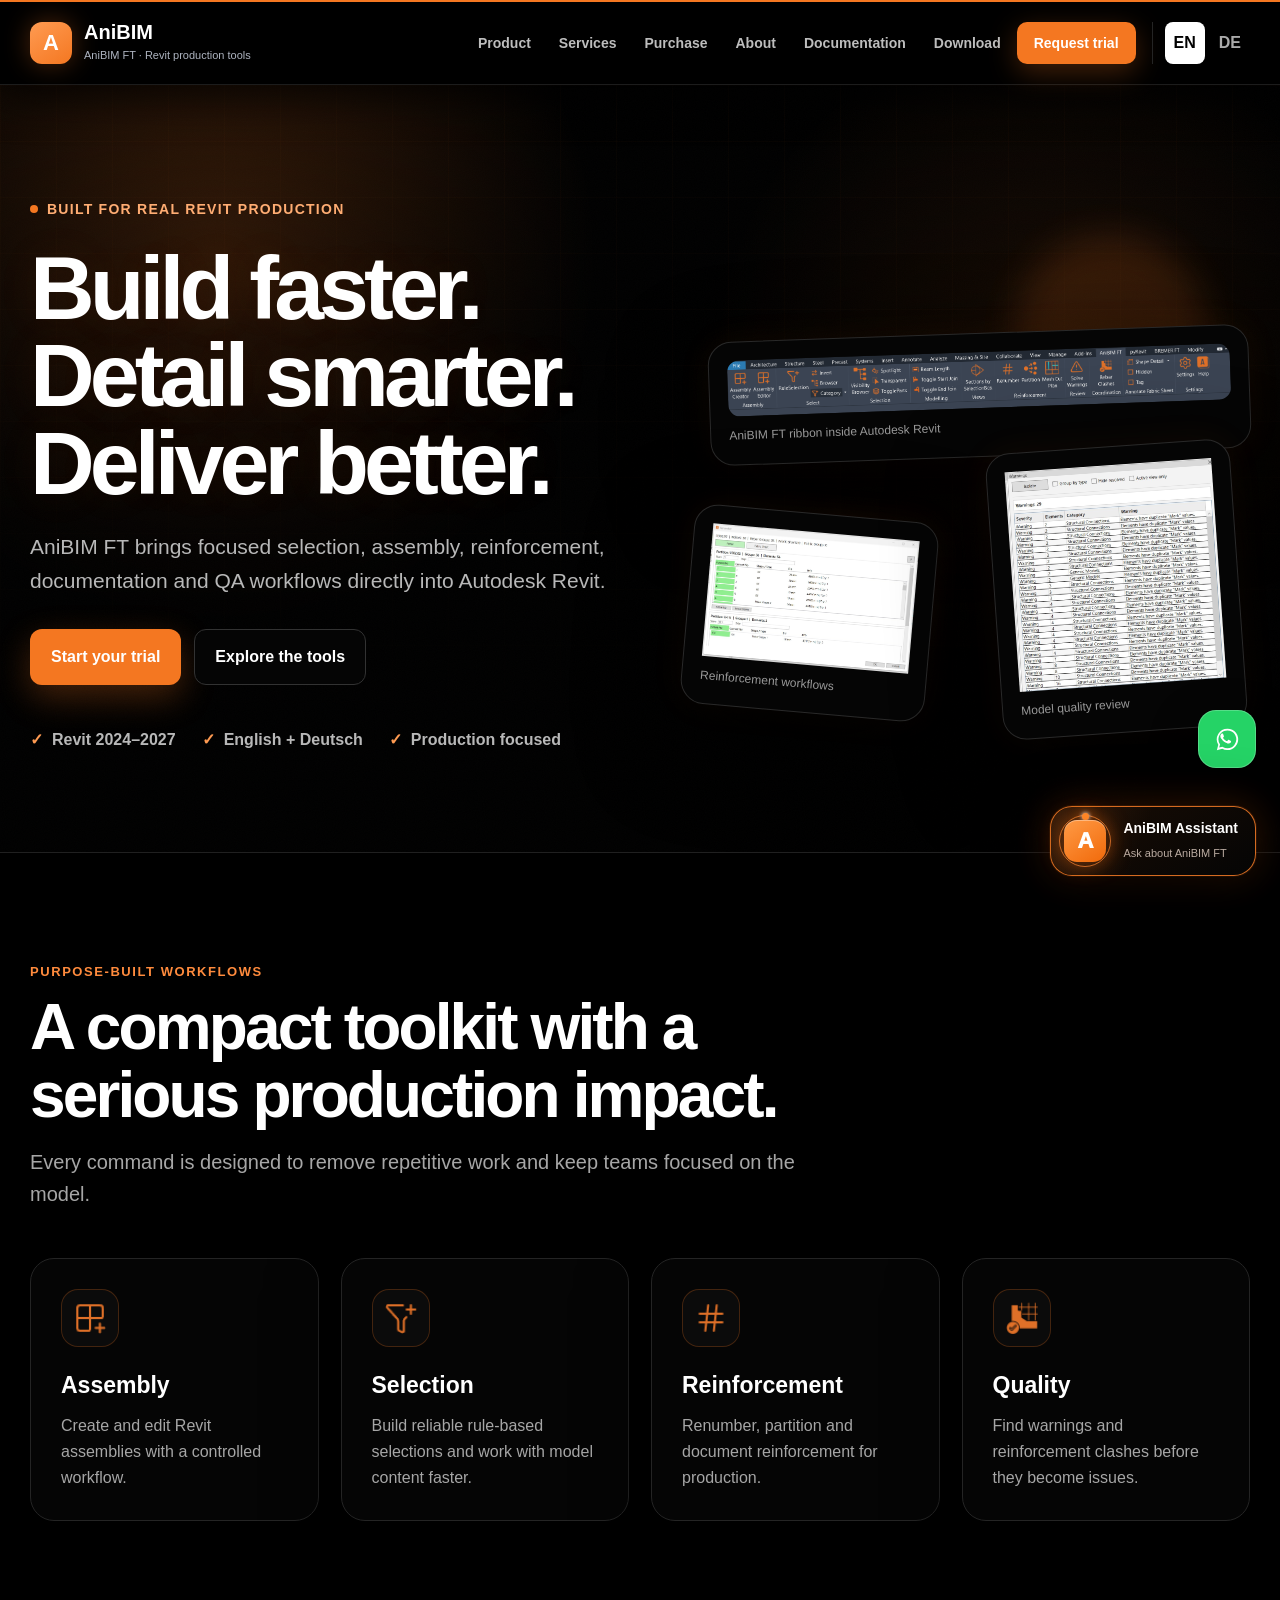
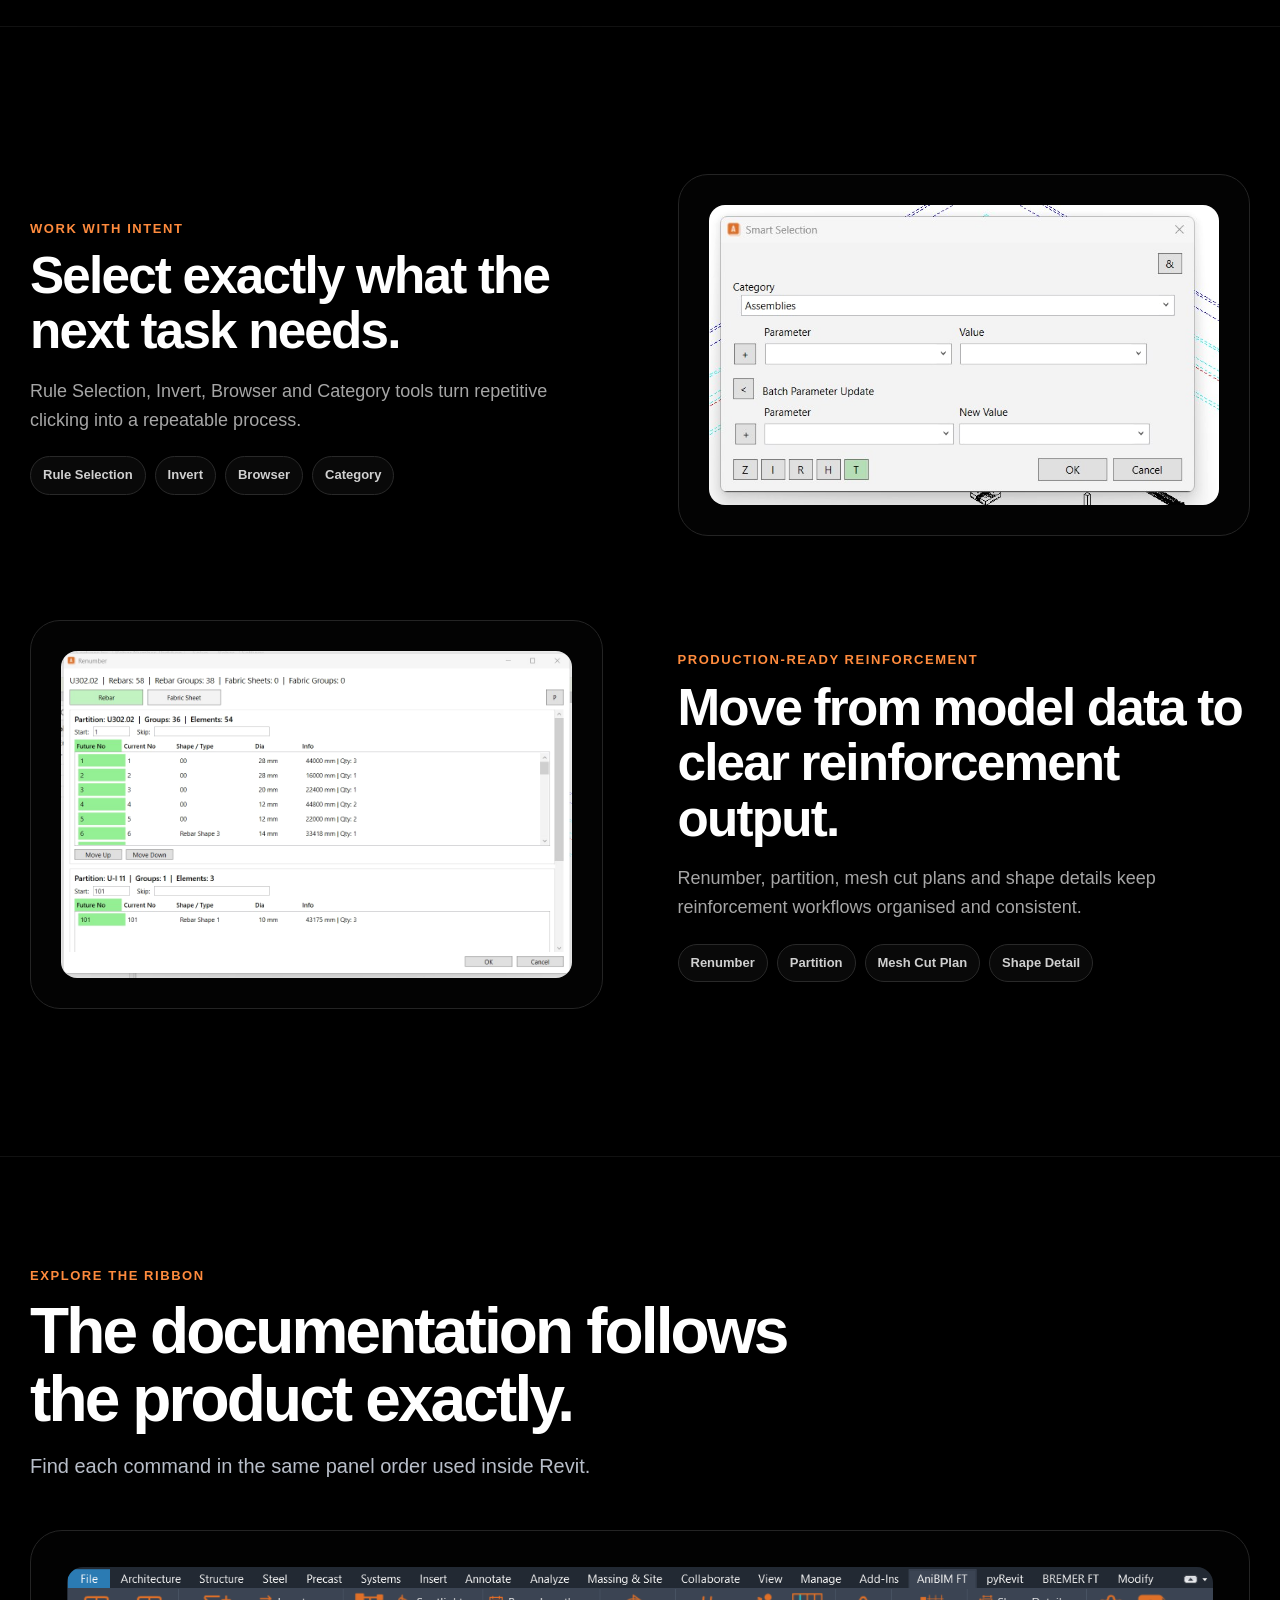
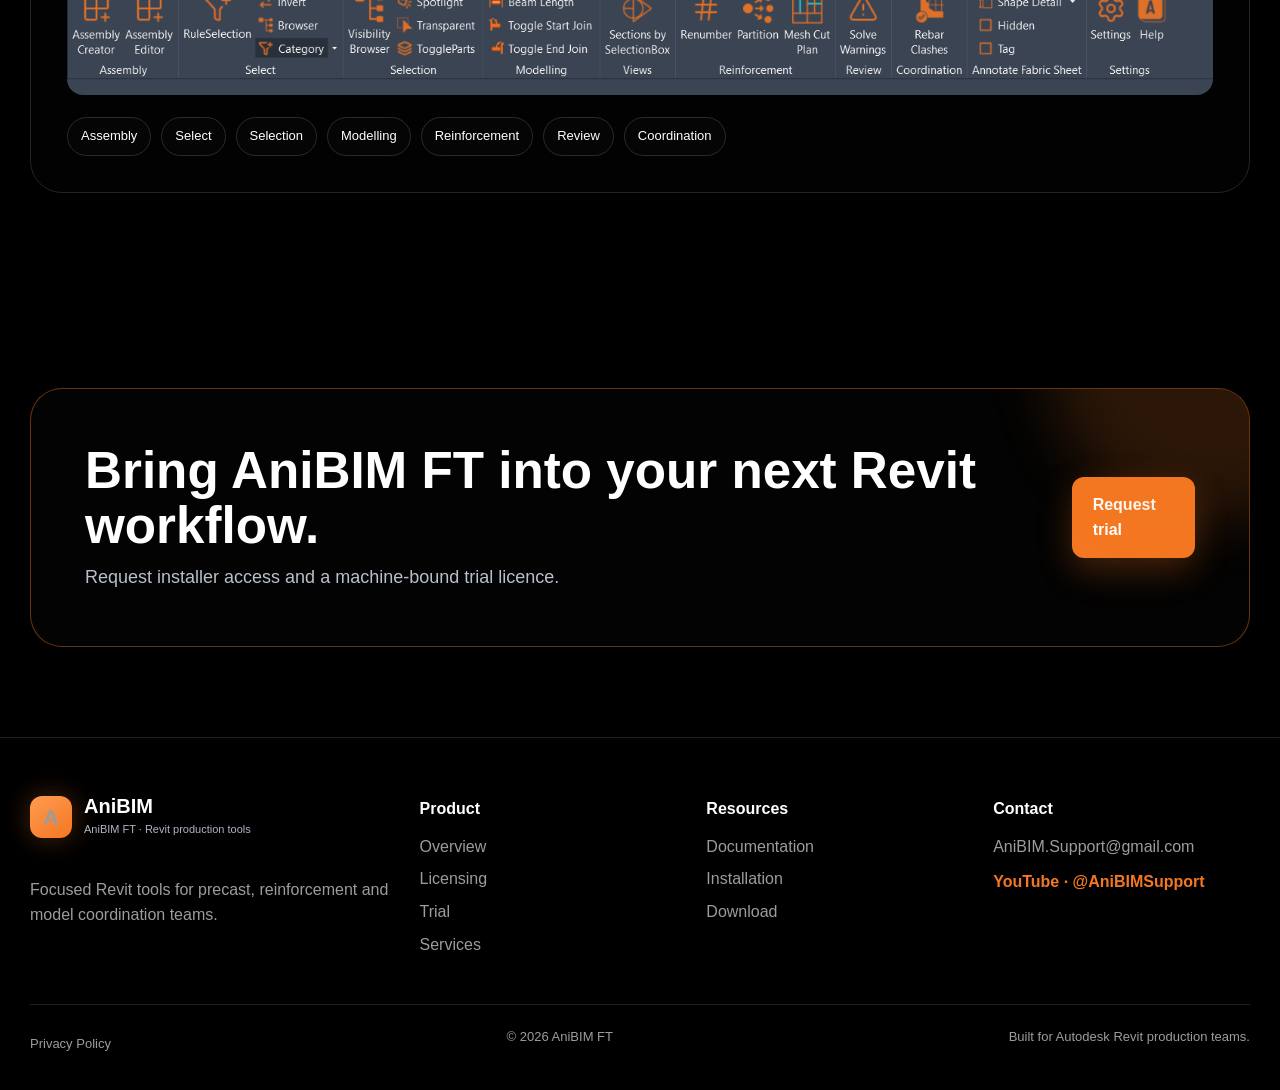
==== index.html @ ae04d5df "Add files via upload our services updated 1" ====
<!DOCTYPE html>

<html lang="en"><head><meta charset="utf-8"/><meta content="width=device-width,initial-scale=1" name="viewport"/><meta content="AniBIM FT — practical Revit tools for productive BIM teams." name="description"/><title>AniBIM FT</title><link href="assets/site.css?v=21" rel="stylesheet"/></head><body class="lang-en"><header class="site-header"><div class="shell navbar"><a class="brand" data-keep-lang="true" href="index.html"><span class="mark">A</span><span><strong>AniBIM</strong><small><span data-lang="en">AniBIM FT · Revit production tools</span><span data-lang="de">AniBIM FT · Revit-Produktionswerkzeuge</span></small></span></a><div class="nav-wrap"><nav class="nav-links"><a class="nav-link" data-keep-lang="true" href="product.html"><span data-lang="en">Product</span><span data-lang="de">Produkt</span></a><a class="nav-link" data-keep-lang="true" href="service.html"><span data-lang="en">Services</span><span data-lang="de">Services</span></a><a class="nav-link" data-keep-lang="true" href="pricing.html"><span data-lang="en">Purchase</span><span data-lang="de">Kaufen</span></a><a class="nav-link" data-keep-lang="true" href="about.html"><span data-lang="en">About</span><span data-lang="de">Über uns</span></a><a class="nav-link" data-keep-lang="true" href="docs.html"><span data-lang="en">Documentation</span><span data-lang="de">Dokumentation</span></a><a class="nav-link" data-keep-lang="true" href="download.html"><span data-lang="en">Download</span><span data-lang="de">Download</span></a><a class="nav-link cta" data-keep-lang="true" href="trial.html"><span data-lang="en">Request trial</span><span data-lang="de">Testversion</span></a></nav><div class="lang"><button aria-label="Switch to English" data-switch-lang="en" onclick="setLanguage('en')" type="button">EN</button><button aria-label="Zur deutschen Sprache wechseln" data-switch-lang="de" onclick="setLanguage('de')" type="button">DE</button></div></div></div></header><section class="hero"><div class="shell hero-inner"><div><span class="eyebrow"><span data-lang="en">Built for real Revit production</span><span data-lang="de">Für echte Revit-Produktion entwickelt</span></span><h1><span data-lang="en">Build faster.<br/>Detail smarter.<br/>Deliver better.</span><span data-lang="de">Schneller bauen.<br/>Intelligenter detaillieren.<br/>Besser liefern.</span></h1><p class="lead"><span data-lang="en">AniBIM FT brings focused selection, assembly, reinforcement, documentation and QA workflows directly into Autodesk Revit.</span><span data-lang="de">AniBIM FT bringt fokussierte Auswahl-, Baugruppen-, Bewehrungs-, Dokumentations- und QA-Workflows direkt in Autodesk Revit.</span></p><div class="hero-actions"><a class="btn primary" data-keep-lang="true" href="trial.html"><span data-lang="en">Start your trial</span><span data-lang="de">Testversion starten</span></a><a class="btn secondary" data-keep-lang="true" href="docs.html"><span data-lang="en">Explore the tools</span><span data-lang="de">Tools entdecken</span></a></div><div class="hero-proof"><span class="proof-item"><span class="proof-check" aria-hidden="true">✓</span><span>Revit 2024–2027</span></span><span class="proof-item"><span class="proof-check" aria-hidden="true">✓</span><span><span data-lang="en">English + Deutsch</span><span data-lang="de">Englisch + Deutsch</span></span></span><span class="proof-item"><span class="proof-check" aria-hidden="true">✓</span><span><span data-lang="en">Production focused</span><span data-lang="de">Produktionsorientiert</span></span></span></div></div><div class="hero-art"><div class="orb a"></div><div class="orb b"></div><div class="float-card ribbon"><img alt="AniBIM ribbon" data-lang-image="ribbon" src="assets/ribbon_en.png"/><div class="label"><span data-lang="en">AniBIM FT ribbon inside Autodesk Revit</span><span data-lang="de">AniBIM-FT-Menüband in Autodesk Revit</span></div></div><div class="float-card small one"><img alt="Rebar numbering" src="assets/renumber.jpg"/><div class="label"><span data-lang="en">Reinforcement workflows</span><span data-lang="de">Bewehrungsabläufe</span></div></div><div class="float-card small two"><img alt="Warning review" src="assets/warnings_panel.jpg"/><div class="label"><span data-lang="en">Model quality review</span><span data-lang="de">Modellqualitätsprüfung</span></div></div></div></div></section>
<section class="section"><div class="shell"><div class="section-head"><span class="kicker"><span data-lang="en">Purpose-built workflows</span><span data-lang="de">Gezielt entwickelte Arbeitsabläufe</span></span><h2><span data-lang="en">A compact toolkit with a serious production impact.</span><span data-lang="de">Ein kompaktes Toolkit mit großer Wirkung in der Produktion.</span></h2><p class="section-intro"><span data-lang="en">Every command is designed to remove repetitive work and keep teams focused on the model.</span><span data-lang="de">Jeder Befehl reduziert Wiederholungen und hält Teams im Modellfluss.</span></p></div><div class="grid four"><article class="feature-card"><div class="icon"><img src="assets/tool-icons/AssemblyEditor32.png"/></div><h3><span data-lang="en">Assembly</span><span data-lang="de">Baugruppen</span></h3><p><span data-lang="en">Create and edit Revit assemblies with a controlled workflow.</span><span data-lang="de">Revit-Baugruppen in einem kontrollierten Ablauf erstellen und bearbeiten.</span></p></article><article class="feature-card"><div class="icon"><img src="assets/tool-icons/SmartSelection32.png"/></div><h3><span data-lang="en">Selection</span><span data-lang="de">Auswahl</span></h3><p><span data-lang="en">Build reliable rule-based selections and work with model content faster.</span><span data-lang="de">Zuverlässige regelbasierte Auswahlen erstellen und schneller mit Modellinhalten arbeiten.</span></p></article><article class="feature-card"><div class="icon"><img src="assets/tool-icons/Renumber32.png"/></div><h3><span data-lang="en">Reinforcement</span><span data-lang="de">Bewehrung</span></h3><p><span data-lang="en">Renumber, partition and document reinforcement for production.</span><span data-lang="de">Bewehrung für die Produktion neu nummerieren, partitionieren und dokumentieren.</span></p></article><article class="feature-card"><div class="icon"><img src="assets/tool-icons/RebarClashes32.png"/></div><h3><span data-lang="en">Quality</span><span data-lang="de">Qualität</span></h3><p><span data-lang="en">Find warnings and reinforcement clashes before they become issues.</span><span data-lang="de">Warnungen und Bewehrungskollisionen erkennen, bevor sie zu Problemen werden.</span></p></article></div></div></section>
<section class="section alt"><div class="shell"><div class="workflow"><div class="workflow-copy"><span class="kicker"><span data-lang="en">Work with intent</span><span data-lang="de">Gezielt arbeiten</span></span><h3><span data-lang="en">Select exactly what the next task needs.</span><span data-lang="de">Wählen Sie genau das aus, was der nächste Schritt benötigt.</span></h3><p><span data-lang="en">Rule Selection, Invert, Browser and Category tools turn repetitive clicking into a repeatable process.</span><span data-lang="de">Regelauswahl, Umkehren, Browser und Kategorien machen aus wiederholtem Klicken einen reproduzierbaren Ablauf.</span></p><div class="chips"><span class="chip"><span data-lang="en">Rule Selection</span><span data-lang="de">Regelauswahl</span></span><span class="chip"><span data-lang="en">Invert</span><span data-lang="de">Umkehren</span></span><span class="chip"><span data-lang="en">Browser</span><span data-lang="de">Browser</span></span><span class="chip"><span data-lang="en">Category</span><span data-lang="de">Kategorie</span></span></div></div><div class="workflow-media"><img alt="Smart selection" src="assets/smart_selection.jpg"/></div></div><div class="workflow reverse"><div class="workflow-copy"><span class="kicker"><span data-lang="en">Production-ready reinforcement</span><span data-lang="de">Produktionsreife Bewehrung</span></span><h3><span data-lang="en">Move from model data to clear reinforcement output.</span><span data-lang="de">Vom Modell zu klaren Bewehrungsergebnissen.</span></h3><p><span data-lang="en">Renumber, partition, mesh cut plans and shape details keep reinforcement workflows organised and consistent.</span><span data-lang="de">Neunummerierung, Partitionierung, Mattenzuschnittpläne und Formdetails sorgen für organisierte und konsistente Bewehrungsabläufe.</span></p><div class="chips"><span class="chip"><span data-lang="en">Renumber</span><span data-lang="de">Neunummerieren</span></span><span class="chip"><span data-lang="en">Partition</span><span data-lang="de">Partition</span></span><span class="chip"><span data-lang="en">Mesh Cut Plan</span><span data-lang="de">Mattenzuschnittplan</span></span><span class="chip"><span data-lang="en">Shape Detail</span><span data-lang="de">Formdetail</span></span></div></div><div class="workflow-media"><img alt="Rebar renumber" src="assets/renumber.jpg"/></div></div></div></section>
<section class="section dark"><div class="shell"><div class="section-head"><span class="kicker"><span data-lang="en">Explore the ribbon</span><span data-lang="de">Menüband erkunden</span></span><h2><span data-lang="en">The documentation follows the product exactly.</span><span data-lang="de">Die Dokumentation folgt exakt dem Produkt.</span></h2><p class="section-intro"><span data-lang="en">Find each command in the same panel order used inside Revit.</span><span data-lang="de">Finden Sie jeden Befehl in derselben Bereichsreihenfolge wie in Revit.</span></p></div><div class="ribbon-stage"><img alt="AniBIM ribbon" data-lang-image="ribbon" src="assets/ribbon_en.png"/><div class="ribbon-links"><a data-keep-lang="true" href="docs.html#assembly"><span data-lang="en">Assembly</span><span data-lang="de">Baugruppen</span></a><a data-keep-lang="true" href="docs.html#select"><span data-lang="en">Select</span><span data-lang="de">Auswählen</span></a><a data-keep-lang="true" href="docs.html#selection"><span data-lang="en">Selection</span><span data-lang="de">Auswahl</span></a><a data-keep-lang="true" href="docs.html#modelling"><span data-lang="en">Modelling</span><span data-lang="de">Modellierung</span></a><a data-keep-lang="true" href="docs.html#reinforcement"><span data-lang="en">Reinforcement</span><span data-lang="de">Bewehrung</span></a><a data-keep-lang="true" href="docs.html#review"><span data-lang="en">Review</span><span data-lang="de">Prüfung</span></a><a data-keep-lang="true" href="docs.html#coordination"><span data-lang="en">Coordination</span><span data-lang="de">Koordination</span></a></div></div></div></section>
<section class="cta-band"><div class="shell"><div class="cta-box"><div><h2><span data-lang="en">Bring AniBIM FT into your next Revit workflow.</span><span data-lang="de">Bringen Sie AniBIM FT in Ihren nächsten Revit-Workflow.</span></h2><p><span data-lang="en">Request installer access and a machine-bound trial licence.</span><span data-lang="de">Fordern Sie Installer-Zugriff und eine maschinengebundene Testlizenz an.</span></p></div><a class="btn primary" data-keep-lang="true" href="trial.html"><span data-lang="en">Request trial</span><span data-lang="de">Testversion anfordern</span></a></div></div></section><footer class="footer"><div class="shell"><div class="footer-grid"><div><a class="brand" data-keep-lang="true" href="index.html"><span class="mark">A</span><span><strong>AniBIM</strong><small><span data-lang="en">AniBIM FT · Revit production tools</span><span data-lang="de">AniBIM FT · Revit-Produktionswerkzeuge</span></small></span></a><p style="max-width:360px"><span data-lang="en">Focused Revit tools for precast, reinforcement and model coordination teams.</span><span data-lang="de">Fokussierte Revit-Werkzeuge für Fertigteil-, Bewehrungs- und Koordinationsteams.</span></p></div><div><h4><span data-lang="en">Product</span><span data-lang="de">Produkt</span></h4><a data-keep-lang="true" href="product.html"><span data-lang="en">Overview</span><span data-lang="de">Übersicht</span></a><a data-keep-lang="true" href="pricing.html"><span data-lang="en">Licensing</span><span data-lang="de">Lizenzierung</span></a><a data-keep-lang="true" href="trial.html"><span data-lang="en">Trial</span><span data-lang="de">Testversion</span></a><a data-keep-lang="true" href="service.html"><span data-lang="en">Services</span><span data-lang="de">Services</span></a></div><div><h4><span data-lang="en">Resources</span><span data-lang="de">Ressourcen</span></h4><a data-keep-lang="true" href="docs.html"><span data-lang="en">Documentation</span><span data-lang="de">Dokumentation</span></a><a data-keep-lang="true" href="install.html"><span data-lang="en">Installation</span><span data-lang="de">Installation</span></a><a data-keep-lang="true" href="download.html"><span data-lang="en">Download</span><span data-lang="de">Download</span></a></div><div><h4><span data-lang="en">Contact</span><span data-lang="de">Kontakt</span></h4><a href="mailto:AniBIM.Support@gmail.com">AniBIM.Support@gmail.com</a><a class="youtube-link" href="https://www.youtube.com/@AniBIMSupport" rel="noopener noreferrer" target="_blank">YouTube · @AniBIMSupport</a></div></div><div class="footer-bottom"><span><a data-keep-lang="true" href="privacy.html"><span data-lang="en">Privacy Policy</span><span data-lang="de">Datenschutz</span></a></span><span><span data-lang="en">© 2026 AniBIM FT</span><span data-lang="de">© 2026 AniBIM FT</span></span><span><span data-lang="en">Built for Autodesk Revit production teams.</span><span data-lang="de">Entwickelt für Produktionsteams mit Autodesk Revit.</span></span></div></div></footer><script src="assets/site.js?v=20260827-v14"></script></body></html>
---- assets/site.css ----
:root{--ink:#111827;--muted:#667085;--brand:#f47721;--brand2:#ff9a57;--nav:#15171c;--paper:#fff;--wash:#f6f7fb;--line:#e6e8ef;--purple:#5b4cc4;--pink:#ffb2cf;--radius:24px;--shadow:0 24px 70px rgba(24,31,46,.12)}
*{box-sizing:border-box}html{scroll-behavior:smooth}body{margin:0;font-family:Inter,"Segoe UI",Arial,sans-serif;color:var(--ink);background:#fff;line-height:1.6;-webkit-font-smoothing:antialiased}img{max-width:100%;display:block}a{color:inherit}button,input,select,textarea{font:inherit}.shell{width:min(1220px,calc(100% - 48px));margin:auto}.site-header{position:sticky;top:0;z-index:100;background:rgba(18,20,25,.94);backdrop-filter:blur(18px);border-top:3px solid var(--brand)}.navbar{height:82px;display:flex;align-items:center;justify-content:space-between;gap:28px}.brand{display:flex;align-items:center;gap:12px;color:#fff;text-decoration:none}.mark{width:42px;height:42px;border-radius:12px;display:grid;place-items:center;font-weight:900;font-size:22px;background:linear-gradient(145deg,var(--brand2),var(--brand));box-shadow:0 10px 26px rgba(244,119,33,.35)}.brand strong{display:block;font-size:20px;line-height:1}.brand small{display:block;color:#aeb4c0;font-size:11px;margin-top:5px}.nav-wrap,.nav-links,.lang{display:flex;align-items:center}.nav-wrap{gap:16px}.nav-links{gap:4px}.nav-link{color:#d6d9df;text-decoration:none;padding:10px 12px;border-radius:10px;font-size:14px;font-weight:700}.nav-link:hover,.nav-link.active{color:#fff;background:rgba(255,255,255,.08)}.nav-link.cta{background:var(--brand);color:#fff;padding-inline:17px}.lang{gap:5px;padding-left:12px;border-left:1px solid #3c414b}.lang button{border:0;background:transparent;color:#aeb4c0;padding:8px 9px;border-radius:8px;font-weight:800;cursor:pointer}.lang button.active{background:#fff;color:#111827}.menu-toggle{display:none;background:none;border:0;color:white;font-size:24px}.hero{position:relative;overflow:hidden;color:#fff;min-height:760px;background:radial-gradient(circle at 20% 0%,rgba(255,148,191,.28),transparent 38%),radial-gradient(circle at 85% 20%,rgba(138,115,255,.45),transparent 42%),linear-gradient(135deg,#443aa4 0%,#6457c8 46%,#8d67cb 100%)}.hero:after{content:"";position:absolute;inset:0;opacity:.14;background-image:url("data:image/svg+xml,%3Csvg xmlns='http://www.w3.org/2000/svg' width='160' height='160' viewBox='0 0 160 160'%3E%3Cfilter id='n'%3E%3CfeTurbulence type='fractalNoise' baseFrequency='.9' numOctaves='2' stitchTiles='stitch'/%3E%3C/filter%3E%3Crect width='100%25' height='100%25' filter='url(%23n)' opacity='.55'/%3E%3C/svg%3E")}.hero-inner{position:relative;z-index:2;padding:110px 0 100px;display:grid;grid-template-columns:1.02fr .98fr;gap:70px;align-items:center}.eyebrow{display:inline-flex;align-items:center;gap:9px;color:#ffd2e2;font-size:14px;font-weight:900;text-transform:uppercase;letter-spacing:.09em}.eyebrow:before{content:"";width:8px;height:8px;background:var(--pink);border-radius:50%}.hero h1{font-size:clamp(58px,7vw,94px);line-height:.98;letter-spacing:-.055em;margin:24px 0 22px;max-width:760px}.hero .lead{font-size:21px;max-width:650px;color:#f3f0ff}.hero-actions{display:flex;gap:13px;flex-wrap:wrap;margin-top:32px}.btn{display:inline-flex;align-items:center;justify-content:center;gap:9px;text-decoration:none;border-radius:12px;padding:14px 20px;border:1px solid transparent;font-weight:850;cursor:pointer}.btn.primary{background:var(--pink);color:#1e1730}.btn.primary:hover{transform:translateY(-2px);box-shadow:0 16px 30px rgba(34,18,67,.25)}.btn.secondary{background:rgba(255,255,255,.08);color:#fff;border-color:rgba(255,255,255,.35)}.btn.orange{background:var(--brand);color:#fff}.btn.dark{background:#171a20;color:#fff}.hero-proof{display:flex;gap:26px;flex-wrap:wrap;margin-top:42px;color:#e7e3ff}.hero-proof>.proof-item{display:flex;align-items:center;gap:9px;font-weight:700}.hero-proof .proof-check{color:#ffd0e1;font-weight:900;display:inline-block;flex:0 0 auto}.hero-art{position:relative;min-height:520px}.float-card{position:absolute;background:#fff;border-radius:24px;padding:18px;box-shadow:0 28px 60px rgba(24,13,55,.25);border:1px solid rgba(255,255,255,.65)}.float-card.ribbon{left:4%;right:0;top:23%;transform:rotate(-2deg)}.float-card.ribbon img{border-radius:12px}.float-card.small{width:245px}.float-card.one{left:0;bottom:4%;transform:rotate(5deg)}.float-card.two{right:2%;bottom:0;transform:rotate(-4deg)}.float-card .label{color:#667085;font-size:12px;margin-top:10px}.orb{position:absolute;border-radius:50%;filter:blur(.2px)}.orb.a{width:190px;height:190px;background:#12d9e7;right:8%;top:4%;opacity:.9}.orb.b{width:150px;height:150px;background:#ffd76a;left:14%;bottom:10%;opacity:.85}.section{padding:105px 0}.section.alt{background:var(--wash)}.section.dark{background:#15171c;color:#fff}.section-head{max-width:820px;margin-bottom:48px}.kicker{font-size:13px;font-weight:900;color:var(--brand);text-transform:uppercase;letter-spacing:.12em}.section h2,.page-hero h1{font-size:clamp(40px,5vw,64px);line-height:1.06;letter-spacing:-.045em;margin:10px 0 16px}.section-intro{font-size:20px;color:var(--muted);margin:0}.dark .section-intro{color:#b8bec9}.grid{display:grid;gap:22px}.grid.two{grid-template-columns:repeat(2,1fr)}.grid.three{grid-template-columns:repeat(3,1fr)}.grid.four{grid-template-columns:repeat(4,1fr)}.feature-card{position:relative;background:#fff;border:1px solid var(--line);border-radius:24px;padding:30px;overflow:hidden;transition:.25s}.feature-card:hover{transform:translateY(-7px);box-shadow:var(--shadow)}.feature-card .icon{width:58px;height:58px;border-radius:17px;background:#fff4ec;display:grid;place-items:center;margin-bottom:20px}.feature-card .icon img{width:34px;height:34px;object-fit:contain}.feature-card h3{font-size:23px;margin:0 0 10px}.feature-card p{color:var(--muted);margin:0}.workflow{display:grid;grid-template-columns:1fr 1fr;gap:75px;align-items:center;padding:42px 0}.workflow.reverse .workflow-copy{order:2}.workflow.reverse .workflow-media{order:1}.workflow h3{font-size:clamp(34px,4vw,54px);line-height:1.08;letter-spacing:-.035em;margin:8px 0 16px}.workflow p{font-size:18px;color:var(--muted)}.workflow-media{background:linear-gradient(145deg,#f1efff,#fff2f7);padding:30px;border-radius:30px;box-shadow:var(--shadow)}.workflow-media img{border-radius:16px;width:100%}.chips{display:flex;gap:9px;flex-wrap:wrap;margin-top:22px}.chip{background:#f0f2f6;border-radius:999px;padding:8px 12px;font-size:13px;font-weight:800}.ribbon-stage{background:#15171c;color:#fff;border-radius:32px;padding:36px;box-shadow:0 35px 80px rgba(20,22,27,.25)}.ribbon-stage img{width:100%;border-radius:16px}.ribbon-links{display:flex;gap:10px;flex-wrap:wrap;margin-top:22px}.ribbon-links a{color:#fff;text-decoration:none;border:1px solid #3d424b;border-radius:999px;padding:8px 13px;font-size:13px}.ribbon-links a:hover{border-color:var(--brand);background:rgba(244,119,33,.12)}.page-hero{padding:100px 0 84px;background:linear-gradient(135deg,#f8f7ff,#fff 55%,#fff3f7);border-bottom:1px solid var(--line)}.page-hero p{font-size:20px;color:var(--muted);max-width:760px}.card{background:#fff;border:1px solid var(--line);border-radius:24px;padding:30px}.card h3{font-size:23px;margin:0 0 10px}.card p{color:var(--muted)}.number{width:38px;height:38px;border-radius:50%;background:var(--brand);color:#fff;display:grid;place-items:center;font-weight:900}.form-grid{display:grid;grid-template-columns:.9fr 1.1fr;gap:30px}.form-card{background:#fff;border:1px solid var(--line);border-radius:24px;padding:34px;box-shadow:var(--shadow)}.field{margin-bottom:17px}label{display:block;font-weight:800;font-size:13px;margin-bottom:7px}input,select,textarea{width:100%;padding:13px 14px;border:1px solid #d8dce5;border-radius:11px;background:#fff;outline:none}input:focus,select:focus,textarea:focus{border-color:var(--brand);box-shadow:0 0 0 4px rgba(244,119,33,.12)}textarea{min-height:120px}.price-card{min-height:390px;display:flex;flex-direction:column}.price{font-size:42px;font-weight:900;margin:12px 0}.price small{font-size:14px;color:var(--muted)}.price-card .btn{margin-top:auto}.badge{align-self:flex-start;background:#fff1e8;color:#a44200;padding:6px 10px;border-radius:999px;font-weight:900;font-size:12px}.docs-layout{display:grid;grid-template-columns:280px 1fr;gap:30px;align-items:start}.docs-nav{position:sticky;top:105px;background:#fff;border:1px solid var(--line);border-radius:20px;padding:18px;max-height:calc(100vh - 130px);overflow:auto}.docs-nav strong{display:block;margin:12px 10px 6px;font-size:12px;color:#8a94a5;text-transform:uppercase;letter-spacing:.08em}.docs-nav a{display:block;text-decoration:none;padding:8px 10px;border-radius:9px;font-size:14px}.docs-nav a:hover{background:#fff3ec;color:#a44200}.tool-section{background:#fff;border:1px solid var(--line);border-radius:26px;padding:34px;margin-bottom:24px}.tool-title{display:flex;align-items:center;gap:16px}.tool-title img{width:46px;height:46px;object-fit:contain}.tool-title h2{font-size:34px;margin:0}.tool-grid{display:grid;grid-template-columns:1fr .9fr;gap:34px;margin-top:25px}.tool-grid p{color:var(--muted)}.tool-grid img{border-radius:16px;border:1px solid var(--line)}.steps{counter-reset:step;list-style:none;padding:0}.steps li{counter-increment:step;position:relative;padding-left:48px;margin:16px 0}.steps li:before{content:counter(step);position:absolute;left:0;top:0;width:30px;height:30px;border-radius:50%;display:grid;place-items:center;background:var(--brand);color:#fff;font-weight:900}.cta-band{padding:90px 0}.cta-box{background:linear-gradient(135deg,#4e43ad,#7b5fd0);color:#fff;border-radius:32px;padding:54px;display:flex;align-items:center;justify-content:space-between;gap:30px}.cta-box h2{font-size:clamp(34px,4vw,52px);line-height:1.08;margin:0 0 10px}.cta-box p{color:#ebe8ff;font-size:18px;margin:0}.footer{background:#15171c;color:#c5cad2;padding:58px 0 28px}.footer-grid{display:grid;grid-template-columns:1.4fr repeat(3,1fr);gap:30px}.footer h4{color:#fff;margin:0 0 12px}.footer a{display:block;text-decoration:none;color:#c5cad2;margin:7px 0}.footer a:hover{color:#fff}.footer-bottom{border-top:1px solid #343841;margin-top:40px;padding-top:22px;display:flex;justify-content:space-between;gap:20px;flex-wrap:wrap;font-size:13px}[data-lang]{display:none!important}body.lang-en [data-lang="en"]{display:initial!important}body.lang-de [data-lang="de"]{display:initial!important}
@media(max-width:980px){.nav-links{display:none}.menu-toggle{display:block}.hero-inner,.workflow,.form-grid,.tool-grid{grid-template-columns:1fr}.hero-art{min-height:460px}.grid.four,.grid.three{grid-template-columns:repeat(2,1fr)}.docs-layout{grid-template-columns:1fr}.docs-nav{position:relative;top:auto;max-height:none}.workflow.reverse .workflow-copy,.workflow.reverse .workflow-media{order:initial}.footer-grid{grid-template-columns:1fr 1fr}}
@media(max-width:640px){.shell{width:min(100% - 28px,1220px)}.navbar{height:68px}.brand small{display:none}.hero{min-height:auto}.hero-inner{padding:72px 0}.hero h1{font-size:52px}.hero-art{min-height:390px}.float-card.small{width:185px}.section{padding:72px 0}.grid.two,.grid.three,.grid.four{grid-template-columns:1fr}.cta-box{padding:34px;flex-direction:column;align-items:flex-start}.footer-grid{grid-template-columns:1fr}.page-hero{padding:72px 0 58px}}

/* AniBIM FT — Dark Orange Premium Theme */
:root{
  --ink:#f5f7fa;
  --muted:#a7b0bc;
  --brand:#f47721;
  --brand2:#ff9b52;
  --nav:#090b0e;
  --paper:#11151a;
  --wash:#0d1014;
  --line:#262c34;
  --purple:#f47721;
  --pink:#ffb27a;
  --radius:24px;
  --shadow:0 28px 80px rgba(0,0,0,.42);
}
body{color:var(--ink);background:#090b0e}
.site-header{background:rgba(8,10,13,.9);border-top:2px solid var(--brand);box-shadow:0 10px 30px rgba(0,0,0,.2)}
.nav-link{color:#bdc4ce}.nav-link:hover,.nav-link.active{color:#fff;background:rgba(244,119,33,.12)}
.nav-link.cta{background:linear-gradient(135deg,var(--brand2),var(--brand));box-shadow:0 10px 28px rgba(244,119,33,.24)}
.lang{border-left-color:#2b3038}.lang button{color:#aeb5c0}.lang button:hover{color:#fff;background:#171b21}.lang button.active{background:var(--brand);color:#fff}

.hero{background:
 radial-gradient(circle at 14% 10%,rgba(244,119,33,.25),transparent 34%),
 radial-gradient(circle at 78% 28%,rgba(255,155,82,.14),transparent 38%),
 linear-gradient(145deg,#080a0d 0%,#10141a 48%,#0b0d11 100%);
 border-bottom:1px solid #222831}
.hero:before{content:"";position:absolute;inset:0;background:linear-gradient(90deg,rgba(244,119,33,.035) 1px,transparent 1px),linear-gradient(rgba(244,119,33,.035) 1px,transparent 1px);background-size:54px 54px;mask-image:linear-gradient(to bottom,black,transparent 80%)}
.hero:after{opacity:.07}
.eyebrow{color:#ffbd8d}.eyebrow:before{background:var(--brand)}
.hero .lead{color:#c4cbd5}.hero h1{text-shadow:0 12px 45px rgba(0,0,0,.35)}
.btn.primary,.btn.orange{background:linear-gradient(135deg,var(--brand2),var(--brand));color:#fff;box-shadow:0 14px 34px rgba(244,119,33,.24)}
.btn.primary:hover,.btn.orange:hover{transform:translateY(-2px);box-shadow:0 18px 42px rgba(244,119,33,.34)}
.btn.secondary{background:#13171d;color:#fff;border-color:#343b45}.btn.secondary:hover{border-color:var(--brand);background:#181d24}
.btn.dark{background:#fff;color:#11151a}
.hero-proof{color:#c8ced8}.hero-proof .proof-check{color:var(--brand2)}
.orb.a{background:rgba(244,119,33,.4);filter:blur(2px)}.orb.b{background:rgba(255,166,99,.25);filter:blur(1px)}
.float-card{background:linear-gradient(145deg,#171c23,#0f1318);border-color:#2f3640;box-shadow:0 30px 80px rgba(0,0,0,.55)}
.float-card .label{color:#9ca6b2}

.section{background:#090b0e}.section.alt{background:#0d1014}.section.dark{background:#07090c}.section-intro,.workflow p,.feature-card p,.card p,.page-hero p,.tool-grid p{color:var(--muted)}
.kicker{color:var(--brand2)}
.feature-card,.card,.form-card,.price-card,.tool-section,.docs-nav{background:linear-gradient(145deg,#15191f,#101419);border-color:var(--line);box-shadow:0 18px 55px rgba(0,0,0,.18)}
.feature-card:hover{border-color:rgba(244,119,33,.55);box-shadow:0 28px 70px rgba(0,0,0,.4),0 0 0 1px rgba(244,119,33,.08) inset}
.feature-card .icon{background:rgba(244,119,33,.11);border:1px solid rgba(244,119,33,.18)}
.workflow-media{background:linear-gradient(145deg,#181d24,#101419);border:1px solid #2b323b;box-shadow:var(--shadow)}
.workflow-media img{filter:saturate(.95) contrast(1.03)}
.chip{background:#171c22;color:#c9d0d9;border:1px solid #2c333c}
.ribbon-stage{background:linear-gradient(145deg,#12161b,#080a0d);border:1px solid #2d333c;box-shadow:0 35px 90px rgba(0,0,0,.5)}
.ribbon-links a{border-color:#353c46;background:#12161b}.ribbon-links a:hover{border-color:var(--brand);background:rgba(244,119,33,.12)}

.page-hero{background:
 radial-gradient(circle at 15% 0%,rgba(244,119,33,.19),transparent 36%),
 linear-gradient(145deg,#0b0e12,#10141a 58%,#0a0c10);
 border-bottom-color:#242a32}
.page-hero:after{content:"";position:absolute;inset:0;pointer-events:none;background:linear-gradient(90deg,rgba(244,119,33,.03) 1px,transparent 1px);background-size:72px 72px}.page-hero{position:relative;overflow:hidden}.page-hero>.shell{position:relative;z-index:1}
.badge{background:rgba(244,119,33,.12);color:#ffb179;border:1px solid rgba(244,119,33,.25)}
input,select,textarea{color:#f2f5f8;background:#0c0f13;border-color:#343b45}input::placeholder,textarea::placeholder{color:#707986}input:focus,select:focus,textarea:focus{border-color:var(--brand);box-shadow:0 0 0 4px rgba(244,119,33,.12)}
.docs-nav strong{color:#7f8997}.docs-nav a:hover{background:rgba(244,119,33,.1);color:#ffad73}
.tool-grid img{border-color:#2b323b;background:#0c0f13}.steps li:before,.number{background:linear-gradient(135deg,var(--brand2),var(--brand));box-shadow:0 8px 20px rgba(244,119,33,.22)}
.cta-band{background:#090b0e}.cta-box{background:radial-gradient(circle at 80% 0%,rgba(255,166,99,.2),transparent 35%),linear-gradient(135deg,#1a1f26,#0d1014);border:1px solid rgba(244,119,33,.35);box-shadow:0 30px 90px rgba(0,0,0,.42)}.cta-box p{color:#b8c0ca}
.footer{background:#06080a;border-top:1px solid #252b33}.footer a,.footer{color:#9ea7b3}.footer-bottom{border-top-color:#252b33}

/* Refined premium details */
.feature-card,.card,.form-card,.tool-section,.docs-nav,.workflow-media,.ribbon-stage,.cta-box{backdrop-filter:blur(10px)}
.section h2,.page-hero h1,.workflow h3,.tool-title h2{color:#f8fafc}
::selection{background:rgba(244,119,33,.35);color:#fff}
::-webkit-scrollbar{width:12px}::-webkit-scrollbar-track{background:#090b0e}::-webkit-scrollbar-thumb{background:#343b45;border:3px solid #090b0e;border-radius:999px}::-webkit-scrollbar-thumb:hover{background:#f47721}

/* AniBIM FT — Complete Black Edition */
:root{
  --ink:#ffffff;
  --muted:#a6a6a6;
  --brand:#f47721;
  --brand2:#ff9b52;
  --nav:#000000;
  --paper:#050505;
  --wash:#000000;
  --line:#232323;
  --shadow:0 28px 90px rgba(0,0,0,.72);
}
html,body{background:#000!important;color:#fff}
body{background-image:none!important}
.site-header{background:rgba(0,0,0,.96)!important;border-top:2px solid var(--brand);border-bottom:1px solid #1c1c1c;box-shadow:0 12px 40px rgba(0,0,0,.75)}
.mark{background:linear-gradient(145deg,#ff9b52,#f47721);box-shadow:0 0 26px rgba(244,119,33,.32)}
.nav-link{color:#bdbdbd}.nav-link:hover,.nav-link.active{background:rgba(244,119,33,.11);color:#fff}.nav-link.cta{background:var(--brand)!important;box-shadow:0 8px 28px rgba(244,119,33,.28)}
.lang{border-left-color:#242424}.lang button{color:#aaa}.lang button:hover{background:#111;color:#fff}.lang button.active{background:#fff;color:#000}
.hero{background:#000!important;border-bottom:1px solid #202020}
.hero:before{background:radial-gradient(circle at 17% 22%,rgba(244,119,33,.24),transparent 31%),radial-gradient(circle at 82% 36%,rgba(244,119,33,.12),transparent 29%),linear-gradient(90deg,rgba(244,119,33,.025) 1px,transparent 1px),linear-gradient(rgba(244,119,33,.025) 1px,transparent 1px)!important;background-size:auto,auto,56px 56px,56px 56px!important;mask-image:linear-gradient(to bottom,black,transparent 88%)}
.hero:after{opacity:.035}
.hero .lead,.hero-proof{color:#b8b8b8}.eyebrow{color:#ffad73}.hero h1{color:#fff;text-shadow:0 0 44px rgba(244,119,33,.08)}
.orb.a,.orb.b{background:rgba(244,119,33,.18)!important;filter:blur(18px)!important}
.float-card{background:#050505!important;border:1px solid #292929!important;box-shadow:0 32px 95px rgba(0,0,0,.86),0 0 34px rgba(244,119,33,.07)!important}
.float-card .label{color:#999}
.section,.section.alt,.section.dark,.cta-band{background:#000!important}
.section.alt{border-top:1px solid #111;border-bottom:1px solid #111}
.page-hero{background:#000!important;border-bottom:1px solid #1d1d1d}
.page-hero:before{content:"";position:absolute;inset:0;background:radial-gradient(circle at 14% 10%,rgba(244,119,33,.18),transparent 28%),linear-gradient(90deg,rgba(244,119,33,.022) 1px,transparent 1px);background-size:auto,68px 68px;pointer-events:none}
.page-hero:after{display:none}
.feature-card,.card,.form-card,.price-card,.tool-section,.docs-nav,.workflow-media,.ribbon-stage,.cta-box{background:#050505!important;border:1px solid #242424!important;box-shadow:0 22px 70px rgba(0,0,0,.65)!important;backdrop-filter:none}
.feature-card:hover,.card:hover,.price-card:hover{border-color:rgba(244,119,33,.55)!important;box-shadow:0 26px 85px rgba(0,0,0,.78),0 0 34px rgba(244,119,33,.08)!important}
.feature-card .icon{background:#0b0b0b;border:1px solid rgba(244,119,33,.24)}
.workflow-media{background:#030303!important}.workflow-media img,.tool-grid img,.ribbon-stage img{background:#090909;border-color:#282828}
.chip{background:#090909;color:#d0d0d0;border-color:#292929}
.ribbon-stage{background:#020202!important}
.ribbon-links a{background:#050505;border-color:#2a2a2a}.ribbon-links a:hover{background:rgba(244,119,33,.09);border-color:var(--brand)}
.docs-nav a:hover{background:rgba(244,119,33,.10);color:#ffad73}
input,select,textarea{background:#050505!important;color:#fff!important;border-color:#303030!important}
input:focus,select:focus,textarea:focus{border-color:var(--brand)!important;box-shadow:0 0 0 4px rgba(244,119,33,.12)!important}
.badge{background:#0a0a0a;color:#ffad73;border-color:rgba(244,119,33,.34)}
.number,.steps li:before{background:var(--brand)!important;box-shadow:0 0 22px rgba(244,119,33,.25)}
.btn.primary,.btn.orange{background:var(--brand)!important;color:#fff;box-shadow:0 12px 34px rgba(244,119,33,.28)}
.btn.primary:hover,.btn.orange:hover{background:#ff812d!important;box-shadow:0 18px 44px rgba(244,119,33,.38)}
.btn.secondary{background:#050505!important;border-color:#323232!important}.btn.secondary:hover{background:#0a0a0a!important;border-color:var(--brand)!important}
.btn.dark{background:#fff!important;color:#000!important}
.cta-box{background:#030303!important;border-color:rgba(244,119,33,.42)!important;position:relative;overflow:hidden}
.cta-box:before{content:"";position:absolute;width:320px;height:320px;border-radius:50%;right:-120px;top:-190px;background:rgba(244,119,33,.17);filter:blur(30px);pointer-events:none}
.footer{background:#000!important;border-top:1px solid #202020}.footer-bottom{border-top-color:#202020}
.footer,.footer a{color:#9c9c9c}.footer h4,.footer .brand strong{color:#fff}
.kicker{color:#ff8b3d}.section h2,.page-hero h1,.workflow h3,.tool-title h2,.feature-card h3,.card h3{color:#fff}
.section-intro,.workflow p,.feature-card p,.card p,.page-hero p,.tool-grid p,.price small{color:#a6a6a6}
::-webkit-scrollbar-track{background:#000}::-webkit-scrollbar-thumb{background:#272727;border-color:#000}::-webkit-scrollbar-thumb:hover{background:#f47721}

/* Language switch fix: both EN and DE controls must always remain visible. */
.lang button[data-lang]{display:inline-flex!important;align-items:center;justify-content:center;min-width:38px}

/* Permanent language controls: not part of translated content visibility. */
.lang button[data-switch-lang]{display:inline-flex!important;visibility:visible!important;opacity:1!important;align-items:center;justify-content:center;min-width:40px;min-height:38px}

/* Documentation refinement: panel labels use the AniBIM accent consistently. */
.docs-nav > strong {
  color: var(--brand) !important;
  letter-spacing: .105em;
  font-weight: 800;
}
.docs-nav > strong span { color: inherit !important; }

/* Final documentation panel heading styling. */
.docs-nav > strong, .docs-nav > strong > span { color:#f47721 !important; font-weight:900 !important; }
.footer .youtube-link{
  color:#f47721 !important;
  font-weight:800;
  margin-top:10px;
}
.footer .youtube-link:hover{
  color:#ff9a55 !important;
  text-decoration:underline;
  text-underline-offset:4px;
}

/* AniBIM Command Finder — signature documentation experience */
.doc-search-trigger{position:fixed;right:28px;bottom:28px;z-index:60;display:flex;align-items:center;gap:10px;padding:13px 15px;border-radius:16px;border:1px solid rgba(244,119,33,.48);background:rgba(8,8,8,.92);color:#fff;font:800 14px/1 inherit;box-shadow:0 18px 55px rgba(0,0,0,.72),0 0 28px rgba(244,119,33,.14);backdrop-filter:blur(16px);cursor:pointer;transition:.22s ease}.doc-search-trigger:hover{transform:translateY(-3px);border-color:#f47721;box-shadow:0 22px 70px rgba(0,0,0,.82),0 0 38px rgba(244,119,33,.24)}.doc-search-trigger .search-icon{font-size:22px;color:#f47721}.doc-search-trigger kbd{padding:4px 7px;border:1px solid #353535;border-radius:7px;background:#111;color:#aaa;font:700 11px/1 inherit}
.doc-command{position:fixed;inset:0;z-index:1000;display:none;align-items:flex-start;justify-content:center;padding:11vh 20px 30px;background:rgba(0,0,0,.76);backdrop-filter:blur(18px)}.doc-command.open{display:flex;animation:commandFade .18s ease}.doc-command-panel{width:min(720px,100%);overflow:hidden;border:1px solid rgba(244,119,33,.42);border-radius:22px;background:#060606;box-shadow:0 45px 140px rgba(0,0,0,.92),0 0 70px rgba(244,119,33,.12)}.doc-command-head{display:grid;grid-template-columns:auto 1fr auto;align-items:center;gap:14px;padding:18px 20px;border-bottom:1px solid #222}.doc-command-head .search-icon{font-size:26px;color:#f47721}.doc-command-head input{padding:4px!important;border:0!important;background:transparent!important;font-size:20px!important;box-shadow:none!important}.doc-command-head button{border:1px solid #333;border-radius:8px;background:#111;color:#aaa;padding:6px 8px;font-weight:800}.doc-command-results{max-height:52vh;overflow:auto;padding:9px}.doc-command-item{width:100%;display:grid;grid-template-columns:42px 1fr auto;align-items:center;gap:13px;padding:12px;border:0;border-radius:13px;background:transparent;color:#fff;text-align:left;cursor:pointer}.doc-command-item:hover,.doc-command-item.selected{background:linear-gradient(90deg,rgba(244,119,33,.18),rgba(244,119,33,.04));outline:1px solid rgba(244,119,33,.28)}.doc-command-icon{display:grid;place-items:center;width:38px;height:38px;border-radius:11px;background:#f47721;color:#fff;font-weight:900}.doc-command-item strong,.doc-command-item small{display:block}.doc-command-item strong{font-size:15px}.doc-command-item small{margin-top:3px;color:#8f8f8f}.doc-command-arrow{color:#f47721;font-weight:900}.doc-command-foot{display:flex;justify-content:space-between;gap:20px;padding:12px 20px;border-top:1px solid #222;color:#777;font-size:12px}.doc-command-empty{padding:35px;text-align:center;color:#888}.command-open{overflow:hidden}.tool-flash{animation:toolFlash 1.5s ease}@keyframes commandFade{from{opacity:0}to{opacity:1}}@keyframes toolFlash{0%,100%{box-shadow:0 22px 70px rgba(0,0,0,.65)}35%{border-color:#f47721;box-shadow:0 0 0 2px rgba(244,119,33,.35),0 0 70px rgba(244,119,33,.28)}}
@media(max-width:700px){.doc-search-trigger{right:16px;bottom:16px}.doc-search-trigger kbd,.doc-search-trigger>span[data-lang]{display:none!important}.doc-command{padding:8vh 10px 20px}.doc-command-foot span:last-child{display:none}}

/* AniBIM Services page */
.service-hero{position:relative;overflow:hidden;padding:96px 0 82px;border-bottom:1px solid #202020;background:#000}
.service-hero:before{content:"";position:absolute;inset:0;background:radial-gradient(circle at 12% 22%,rgba(244,119,33,.23),transparent 31%),linear-gradient(90deg,rgba(244,119,33,.025) 1px,transparent 1px);background-size:auto,64px 64px;pointer-events:none}
.service-hero-grid{position:relative;display:grid;grid-template-columns:minmax(0,1fr) minmax(420px,.9fr);gap:70px;align-items:center}
.service-hero h1{font-size:clamp(54px,7vw,96px);line-height:.94;letter-spacing:-.055em;margin:20px 0 24px;max-width:760px}
.service-hero h1 em{font-style:normal;color:var(--brand)}
.service-hero-copy{font-size:20px;line-height:1.7;color:#aaa;max-width:720px}
.service-hero-art{position:relative;border:1px solid #292929;border-radius:30px;overflow:hidden;box-shadow:0 40px 120px rgba(0,0,0,.8),0 0 70px rgba(244,119,33,.12);background:#050505}
.service-hero-art img{width:100%;height:100%;min-height:420px;object-fit:cover;display:block;filter:saturate(1.08) contrast(1.06)}
.service-hero-art:after{content:"";position:absolute;inset:0;box-shadow:inset 0 0 90px rgba(0,0,0,.55);pointer-events:none}
.service-home-btn{display:inline-flex;align-items:center;gap:10px;margin-top:28px;padding:14px 18px;border-radius:14px;border:1px solid rgba(244,119,33,.55);background:#080808;color:#fff;font-weight:900;box-shadow:0 0 32px rgba(244,119,33,.12)}
.service-home-btn:hover{background:rgba(244,119,33,.12);transform:translateY(-2px)}
.service-home-btn .home-glyph{font-size:22px;color:var(--brand)}
.service-section{padding:92px 0 110px;background:#000}
.service-intro{display:flex;justify-content:space-between;gap:30px;align-items:end;margin-bottom:42px}
.service-intro h2{font-size:clamp(40px,5vw,68px);letter-spacing:-.045em;max-width:760px;margin:0}
.service-intro p{max-width:520px;color:#999;font-size:18px;line-height:1.65}
.service-grid{display:grid;grid-template-columns:repeat(3,minmax(0,1fr));gap:18px}
.service-card{position:relative;min-height:260px;padding:26px;border:1px solid #262626;border-radius:24px;background:linear-gradient(145deg,#070707,#020202);overflow:hidden;transition:.26s ease;box-shadow:0 22px 65px rgba(0,0,0,.55)}
.service-card:hover{transform:translateY(-7px);border-color:rgba(244,119,33,.62);box-shadow:0 30px 90px rgba(0,0,0,.8),0 0 42px rgba(244,119,33,.11)}
.service-card img{width:108px;height:126px;object-fit:cover;float:left;margin:0 22px 16px 0;border-radius:18px;filter:saturate(1.06) contrast(1.08)}
.service-card h3{font-size:23px;margin:8px 0 12px;color:#fff}
.service-card p{font-size:15px;line-height:1.65;color:#aaa;margin:0}
.service-card .service-arrow{position:absolute;right:22px;bottom:20px;color:var(--brand);font-size:25px;font-weight:900}
.service-card:before{content:"";position:absolute;width:170px;height:170px;border-radius:50%;right:-90px;top:-100px;background:rgba(244,119,33,.08);filter:blur(18px)}
.service-cta{margin-top:28px;padding:34px 36px;border:1px solid rgba(244,119,33,.42);border-radius:24px;background:linear-gradient(100deg,#080808,#030303);display:flex;align-items:center;justify-content:space-between;gap:28px;box-shadow:0 25px 80px rgba(0,0,0,.65)}
.service-cta h3{font-size:28px;margin:0 0 7px}.service-cta p{color:#999;margin:0}
.service-page .nav-link[href="service.html"]{background:rgba(244,119,33,.12);color:#fff;box-shadow:inset 0 -2px 0 var(--brand)}
@media(max-width:980px){.service-hero-grid{grid-template-columns:1fr}.service-hero-art img{min-height:320px}.service-grid{grid-template-columns:repeat(2,minmax(0,1fr))}}
@media(max-width:650px){.service-hero{padding:70px 0 58px}.service-hero-grid{gap:36px}.service-grid{grid-template-columns:1fr}.service-intro,.service-cta{align-items:flex-start;flex-direction:column}.service-card{min-height:230px}.service-card img{width:92px;height:112px}}

/* AniBIM ribbon overview */
.ribbon-overview-card{margin:0 0 28px;padding:28px;border:1px solid #272727;border-radius:24px;background:radial-gradient(circle at 85% 0,rgba(244,119,33,.16),transparent 35%),linear-gradient(145deg,#0b0b0b,#040404);overflow:hidden;box-shadow:0 24px 70px rgba(0,0,0,.48)}
.ribbon-overview-card h2{margin:8px 0 10px;font-size:clamp(26px,3vw,42px);max-width:820px}.ribbon-overview-card p{max-width:760px;color:#a7a7a7}.ribbon-picture{display:block;margin-top:24px;padding:16px;border:1px solid rgba(244,119,33,.22);border-radius:18px;background:#101216;box-shadow:inset 0 1px rgba(255,255,255,.04),0 18px 45px rgba(0,0,0,.35)}.ribbon-picture img{display:block;width:100%;height:auto;border-radius:8px}
/* AniBIM Assistant */
.anibim-assistant-trigger{position:fixed;left:24px;bottom:24px;z-index:80;display:flex;align-items:center;gap:12px;padding:10px 15px 10px 9px;border:1px solid rgba(255,126,36,.5);border-radius:20px;background:rgba(7,7,7,.94);color:#fff;box-shadow:0 20px 60px rgba(0,0,0,.72),0 0 32px rgba(255,119,25,.18);backdrop-filter:blur(18px);cursor:pointer;transition:.25s ease}.anibim-assistant-trigger:hover{transform:translateY(-4px);border-color:#ff7a1a;box-shadow:0 25px 70px rgba(0,0,0,.85),0 0 45px rgba(255,119,25,.3)}
.assistant-core,.assistant-avatar{display:grid;place-items:center;background:linear-gradient(145deg,#ff9b48,#f2670a);color:#fff;font-weight:950;box-shadow:0 0 25px rgba(255,119,25,.35)}.assistant-core{width:44px;height:44px;border-radius:14px;font-size:21px;position:relative;z-index:2}.assistant-orbit{position:absolute;left:4px;width:54px;height:54px;border:1px solid rgba(255,138,58,.45);border-radius:50%;animation:assistantOrbit 5s linear infinite}.assistant-orbit:after{content:"";position:absolute;top:3px;left:7px;width:6px;height:6px;border-radius:50%;background:#ff7a1a;box-shadow:0 0 12px #ff7a1a}.assistant-trigger-copy{text-align:left}.assistant-trigger-copy strong,.assistant-trigger-copy small{display:block}.assistant-trigger-copy strong{font-size:13px}.assistant-trigger-copy small{margin-top:3px;color:#969696;font-size:11px}
.anibim-assistant{position:fixed;left:24px;bottom:92px;z-index:1000;width:min(410px,calc(100vw - 32px));display:none}.anibim-assistant.open{display:block;animation:assistantRise .24s ease}.assistant-panel{overflow:hidden;border:1px solid rgba(255,119,25,.42);border-radius:24px;background:linear-gradient(180deg,#111318,#070707 58%);box-shadow:0 35px 110px rgba(0,0,0,.88),0 0 55px rgba(255,119,25,.12)}.assistant-head{display:flex;align-items:center;gap:12px;padding:16px;border-bottom:1px solid #282828;background:linear-gradient(90deg,rgba(255,119,25,.12),transparent)}.assistant-avatar{width:40px;height:40px;border-radius:13px}.assistant-head>div:nth-child(2){flex:1}.assistant-head strong,.assistant-head span{display:block}.assistant-head strong{font-size:15px}.assistant-head span{margin-top:3px;color:#8f8f8f;font-size:11px}.assistant-head i{display:inline-block;width:7px;height:7px;margin-right:6px;border-radius:50%;background:#51d88a;box-shadow:0 0 9px #51d88a}.assistant-head button{width:34px;height:34px;border:1px solid #333;border-radius:10px;background:#111;color:#bbb;font-size:22px;cursor:pointer}.assistant-messages{height:330px;overflow:auto;padding:17px;scroll-behavior:smooth}.assistant-message{display:flex;margin-bottom:13px}.assistant-message.user{justify-content:flex-end}.assistant-bubble{max-width:88%;padding:11px 13px;border-radius:15px;color:#d8d8d8;font-size:13px;line-height:1.55;background:#17191e;border:1px solid #2b2d32}.assistant-message.user .assistant-bubble{background:linear-gradient(135deg,#f47721,#ff8d3a);border-color:transparent;color:#fff;border-bottom-right-radius:5px}.assistant-message.bot .assistant-bubble{border-bottom-left-radius:5px}.assistant-bubble strong{color:#fff}.assistant-bubble a{color:#ff8a32}.assistant-suggestions{display:flex;gap:7px;overflow:auto;padding:0 15px 12px}.assistant-chip{flex:0 0 auto;border:1px solid rgba(255,119,25,.35);border-radius:999px;background:#101010;color:#d0d0d0;padding:7px 10px;font:700 11px/1.2 inherit;cursor:pointer}.assistant-chip:hover{border-color:#ff7a1a;color:#fff;background:rgba(255,119,25,.1)}.assistant-compose{display:grid;grid-template-columns:1fr 42px;gap:8px;padding:13px;border-top:1px solid #262626;background:#090909}.assistant-compose input{min-width:0;border:1px solid #303238!important;border-radius:13px!important;background:#0d0f12!important;padding:12px 13px!important;color:#fff!important;box-shadow:none!important}.assistant-compose button{border:0;border-radius:13px;background:linear-gradient(145deg,#ff8a32,#ed650d);color:#fff;font-size:17px;cursor:pointer}.assistant-panel footer{padding:0 14px 12px;color:#666;font-size:10px;text-align:center}.assistant-typing{display:inline-flex;gap:4px}.assistant-typing i{width:5px;height:5px;border-radius:50%;background:#ff7a1a;animation:assistantDot 1s infinite}.assistant-typing i:nth-child(2){animation-delay:.15s}.assistant-typing i:nth-child(3){animation-delay:.3s}
@keyframes assistantOrbit{to{transform:rotate(360deg)}}@keyframes assistantRise{from{opacity:0;transform:translateY(18px) scale(.97)}to{opacity:1;transform:none}}@keyframes assistantDot{0%,70%,100%{transform:translateY(0);opacity:.35}35%{transform:translateY(-4px);opacity:1}}
@media(max-width:700px){.anibim-assistant-trigger{left:14px;bottom:14px;padding-right:9px}.assistant-trigger-copy{display:none}.anibim-assistant{left:16px;bottom:82px}.assistant-messages{height:52vh}.ribbon-overview-card{padding:20px}}

/* V8 refinements: premium licensing, horizontal footer brand, assistant everywhere */
.footer a.brand{display:inline-flex!important;align-items:center!important;gap:12px!important;margin:0 0 22px!important;width:auto!important}
.footer a.brand>span:last-child{display:block!important;min-width:0}.footer a.brand strong{display:block!important;white-space:nowrap}
.pricing-section{position:relative;overflow:hidden;padding-top:92px!important;padding-bottom:112px!important}
.pricing-section:before{content:"";position:absolute;width:680px;height:680px;left:50%;top:36%;transform:translate(-50%,-50%);background:radial-gradient(circle,rgba(244,119,33,.11),transparent 66%);pointer-events:none}
.pricing-grid{position:relative;align-items:stretch;gap:24px!important}
.pricing-grid .price-card{position:relative;min-height:440px;padding:34px!important;border-radius:28px!important;overflow:hidden;transition:transform .28s ease,border-color .28s ease,box-shadow .28s ease!important}
.pricing-grid .price-card:before{content:"";position:absolute;left:0;right:0;top:0;height:3px;background:linear-gradient(90deg,transparent,#f47721,transparent);opacity:.55}
.pricing-grid .price-card:nth-child(2){transform:translateY(-18px);border-color:rgba(244,119,33,.62)!important;box-shadow:0 32px 90px rgba(0,0,0,.78),0 0 48px rgba(244,119,33,.11)!important}
.pricing-grid .price-card:nth-child(2):after{content:"MOST POPULAR";position:absolute;right:-39px;top:25px;transform:rotate(45deg);width:150px;text-align:center;padding:5px 0;background:#f47721;color:#fff;font-size:9px;font-weight:900;letter-spacing:.12em}
body.lang-de .pricing-grid .price-card:nth-child(2):after{content:"EMPFOHLEN"}
.pricing-grid .price-card h3{font-size:27px!important;margin-top:10px!important}.pricing-grid .price{font-size:45px!important;letter-spacing:-.045em;line-height:1.05;margin:22px 0 18px!important}
.pricing-grid .price-card p{font-size:15px;line-height:1.65;max-width:32ch}.pricing-grid .price-card .btn{width:100%;min-height:50px;border-radius:13px!important}
.pricing-grid .price-card:hover{transform:translateY(-8px)!important}.pricing-grid .price-card:nth-child(2):hover{transform:translateY(-26px)!important}
.assistant-follow-label{flex:0 0 100%;color:#777;font-size:10px;font-weight:900;text-transform:uppercase;letter-spacing:.1em;margin:1px 2px 3px}.assistant-suggestions{flex-wrap:wrap;max-height:118px;overflow:auto!important}
.anibim-assistant-trigger{z-index:10020!important}.anibim-assistant{z-index:10021!important}
@media(max-width:980px){.pricing-grid .price-card:nth-child(2){transform:none}.pricing-grid .price-card:nth-child(2):hover{transform:translateY(-8px)!important}}
@media(max-width:640px){.footer a.brand{display:inline-flex!important}.pricing-section{padding-top:70px!important}.pricing-grid .price-card{min-height:auto}}

/* V9 assistant: premium right-side orange identity */
.anibim-assistant-trigger{
  left:auto!important;right:24px!important;bottom:24px!important;
  min-height:64px;padding:8px 17px 8px 8px!important;border-radius:22px!important;
  border:1px solid rgba(255,129,40,.82)!important;
  background:linear-gradient(145deg,rgba(26,13,4,.98),rgba(5,5,5,.98))!important;
  box-shadow:0 22px 70px rgba(0,0,0,.84),0 0 0 1px rgba(255,126,32,.12),0 0 38px rgba(255,106,14,.24)!important;
}
.anibim-assistant-trigger:before{content:"";position:absolute;inset:0;border-radius:inherit;background:linear-gradient(110deg,rgba(255,143,62,.12),transparent 45%);pointer-events:none}
.assistant-orbit-wrap{position:relative;width:52px;height:52px;display:grid;place-items:center;flex:0 0 52px}
.assistant-core{width:42px!important;height:42px!important;border-radius:13px!important;font-size:22px!important;background:linear-gradient(145deg,#ff9a45,#f16a0b)!important;box-shadow:inset 0 1px rgba(255,255,255,.35),0 0 24px rgba(255,109,17,.45)!important}
.assistant-orbit{left:0!important;inset:0!important;width:52px!important;height:52px!important;border-color:rgba(255,139,55,.72)!important;box-shadow:0 0 15px rgba(255,112,17,.14)}
.assistant-orbit:after{top:-3px!important;left:22px!important;width:7px!important;height:7px!important;background:#ff8a2a!important;box-shadow:0 0 4px #fff,0 0 14px #ff7817!important}
.assistant-trigger-copy strong{font-size:14px!important}.assistant-trigger-copy small{color:#b9aaa0!important}
.anibim-assistant{left:auto!important;right:24px!important;bottom:101px!important;width:min(430px,calc(100vw - 32px))!important}
.assistant-panel{
  border:1px solid rgba(255,126,32,.86)!important;border-radius:25px!important;
  background:radial-gradient(circle at 92% 3%,rgba(255,125,29,.28),transparent 34%),linear-gradient(155deg,#211005 0%,#120804 35%,#090909 78%)!important;
  box-shadow:0 38px 120px rgba(0,0,0,.95),0 0 0 1px rgba(255,136,52,.12),0 0 72px rgba(255,104,8,.27)!important;
}
.assistant-head{background:linear-gradient(90deg,rgba(255,118,19,.25),rgba(255,118,19,.05))!important;border-bottom-color:rgba(255,129,40,.3)!important}
.assistant-messages{background:linear-gradient(180deg,rgba(18,8,3,.62),rgba(3,3,3,.86))}
.assistant-message.bot .assistant-bubble{background:linear-gradient(145deg,#21140d,#151515)!important;border-color:rgba(255,129,40,.26)!important}
.assistant-compose{background:rgba(14,7,3,.96)!important;border-top-color:rgba(255,129,40,.3)!important}
.assistant-compose input{border-color:rgba(255,129,40,.36)!important;background:#0b0806!important}
.assistant-panel footer{padding-top:9px!important;background:#0d0704;color:#a8795c!important}
@media(max-width:700px){.anibim-assistant-trigger{left:auto!important;right:14px!important;bottom:14px!important}.anibim-assistant{left:16px!important;right:16px!important;bottom:88px!important;width:auto!important}}

/* V10 Assistant workspace refinements: fixed close control, roomy suggestions, drag + resize */
.anibim-assistant{
  width:min(470px,calc(100vw - 32px))!important;
  height:min(680px,calc(100vh - 128px));
  min-width:390px;
  min-height:520px;
  max-width:82vw;
  max-height:88vh;
}
.assistant-panel{
  position:relative;
  height:100%;
  display:grid;
  grid-template-rows:auto minmax(180px,1fr) minmax(118px,auto) auto auto;
  overflow:hidden!important;
}
.assistant-head{
  position:relative;
  min-height:72px;
  padding:14px 68px 14px 16px!important;
  cursor:move;
  user-select:none;
  touch-action:none;
}
.assistant-head button#assistant-close{
  position:absolute!important;
  top:16px!important;
  right:16px!important;
  width:40px!important;
  height:40px!important;
  min-width:40px!important;
  padding:0!important;
  display:grid!important;
  place-items:center!important;
  border:1px solid rgba(255,143,70,.38)!important;
  border-radius:50%!important;
  background:#171717!important;
  color:#fff!important;
  font:700 25px/1 Arial,sans-serif!important;
  box-shadow:0 7px 20px rgba(0,0,0,.42)!important;
  cursor:pointer!important;
  z-index:5;
  transition:transform .18s ease,background .18s ease,border-color .18s ease,box-shadow .18s ease!important;
}
.assistant-head button#assistant-close:hover,
.assistant-head button#assistant-close:focus-visible{
  transform:rotate(90deg) scale(1.06);
  background:#f47721!important;
  border-color:#ff9b50!important;
  box-shadow:0 0 0 4px rgba(244,119,33,.16),0 8px 26px rgba(244,119,33,.34)!important;
  outline:none;
}
.assistant-messages{
  height:auto!important;
  min-height:0;
  overflow:auto!important;
  padding:18px!important;
}
.assistant-suggestions{
  align-content:flex-start;
  min-height:118px;
  max-height:170px!important;
  overflow:auto!important;
  padding:13px 18px 16px!important;
  border-top:1px solid rgba(255,127,32,.28);
  background:linear-gradient(180deg,rgba(23,10,4,.98),rgba(9,5,3,.98));
  scrollbar-gutter:stable;
}
.assistant-chip{
  white-space:normal!important;
  text-align:left;
  line-height:1.35!important;
  padding:9px 12px!important;
}
.assistant-compose{padding:14px 16px!important;grid-template-columns:minmax(0,1fr) 48px!important}
.assistant-compose button{min-height:48px}
.assistant-resize-handle{
  position:absolute;
  right:5px;
  bottom:5px;
  width:22px;
  height:22px;
  z-index:8;
  cursor:nwse-resize;
  touch-action:none;
  opacity:.8;
}
.assistant-resize-handle:before,
.assistant-resize-handle:after{
  content:"";
  position:absolute;
  right:3px;
  bottom:3px;
  border-right:2px solid #ff852b;
  border-bottom:2px solid #ff852b;
  border-radius:1px;
}
.assistant-resize-handle:before{width:13px;height:13px}
.assistant-resize-handle:after{width:7px;height:7px;right:7px;bottom:7px;opacity:.62}
.anibim-assistant.is-moving .assistant-panel,
.anibim-assistant.is-resizing .assistant-panel{box-shadow:0 42px 135px rgba(0,0,0,.98),0 0 0 2px rgba(255,135,49,.3),0 0 85px rgba(255,104,8,.35)!important}
body.assistant-interacting{user-select:none!important;cursor:grabbing!important}
@media(max-width:700px){
  .anibim-assistant{min-width:0!important;min-height:430px!important;max-width:none!important;max-height:calc(100vh - 104px)!important;height:min(660px,calc(100vh - 104px))!important}
  .assistant-head{cursor:default}
  .assistant-resize-handle{display:none}
  .assistant-suggestions{max-height:142px!important}
}


/* AniBIM F1 contextual help styles */
.tool-section{scroll-margin-top:96px}
.tool-section.opened-from-revit{
 position:relative;
 border-color:#ff7a1a!important;
 animation:anibimF1Focus 3.5s cubic-bezier(.2,.8,.2,1);
 box-shadow:0 0 0 2px rgba(255,122,26,.78),0 0 42px rgba(255,122,26,.42),0 30px 85px rgba(0,0,0,.72)!important;
}
.tool-section.opened-from-revit:before{
 content:"F1";
 position:absolute;
 top:14px;
 right:14px;
 z-index:3;
 display:grid;
 place-items:center;
 width:38px;
 height:28px;
 border:1px solid rgba(255,255,255,.25);
 border-radius:9px;
 background:linear-gradient(145deg,#ff913d,#ed640b);
 color:#fff;
 font-size:12px;
 font-weight:950;
 box-shadow:0 8px 24px rgba(255,112,14,.35);
}
@keyframes anibimF1Focus{
 0%{transform:translateY(8px);filter:brightness(1);box-shadow:0 0 0 0 rgba(255,122,26,0)}
 18%{transform:translateY(0);filter:brightness(1.12);box-shadow:0 0 0 3px rgba(255,122,26,.85),0 0 70px rgba(255,122,26,.56)}
 100%{filter:brightness(1)}
}
.revit-f1-notice{
 position:fixed;
 top:92px;
 left:50%;
 z-index:12000;
 display:flex;
 align-items:center;
 gap:12px;
 min-width:270px;
 padding:12px 16px;
 border:1px solid rgba(255,126,36,.62);
 border-radius:16px;
 background:linear-gradient(135deg,rgba(39,16,5,.97),rgba(8,8,8,.98));
 color:#fff;
 box-shadow:0 20px 60px rgba(0,0,0,.72),0 0 36px rgba(255,119,25,.24);
 opacity:0;
 transform:translate(-50%,-14px) scale(.97);
 transition:.25s ease;
 pointer-events:none;
}
.revit-f1-notice.show{opacity:1;transform:translate(-50%,0) scale(1)}
.revit-f1-notice-icon{display:grid;place-items:center;width:42px;height:32px;border-radius:9px;background:#ff7a1a;color:#fff;font-weight:950}
.revit-f1-notice strong,.revit-f1-notice small{display:block}.revit-f1-notice small{margin-top:2px;color:#b8b8b8;font-size:11px}
@media(max-width:700px){.revit-f1-notice{top:76px;min-width:0;width:calc(100vw - 32px)}}

/* V13 responsive navigation + WhatsApp support */
.mobile-menu-toggle{display:none;align-items:center;justify-content:center;width:44px;height:44px;border:1px solid rgba(255,255,255,.16);border-radius:12px;background:rgba(255,255,255,.06);color:#fff;cursor:pointer;padding:0}
.mobile-menu-toggle span,.mobile-menu-toggle:before,.mobile-menu-toggle:after{content:"";display:block;width:20px;height:2px;border-radius:2px;background:currentColor;transition:.22s ease}
.mobile-menu-toggle span{margin:5px 0}.mobile-menu-toggle.is-open span{opacity:0}.mobile-menu-toggle.is-open:before{transform:translateY(7px) rotate(45deg)}.mobile-menu-toggle.is-open:after{transform:translateY(-7px) rotate(-45deg)}
.whatsapp-support{position:fixed;right:24px;bottom:92px;z-index:10019;width:58px;height:58px;border-radius:18px;display:grid;place-items:center;text-decoration:none;background:#25D366;color:#fff;border:1px solid rgba(255,255,255,.22);box-shadow:0 18px 48px rgba(0,0,0,.38);transition:.22s ease}
.whatsapp-support:hover{transform:translateY(-3px);box-shadow:0 22px 55px rgba(0,0,0,.48)}.whatsapp-support svg{width:31px;height:31px;fill:currentColor}.whatsapp-support .support-tip{position:absolute;right:68px;white-space:nowrap;background:#111;color:#fff;padding:8px 11px;border-radius:9px;font-size:12px;font-weight:800;opacity:0;transform:translateX(6px);pointer-events:none;transition:.2s}.whatsapp-support:hover .support-tip{opacity:1;transform:none}
@media(max-width:980px){
 .navbar{position:relative}.mobile-menu-toggle{display:flex;flex-direction:column;flex:0 0 auto}.nav-wrap{margin-left:auto;gap:9px}.lang{border-left:0;padding-left:0}.nav-links{display:none;position:absolute;top:calc(100% - 1px);left:0;right:0;z-index:120;background:rgba(18,20,25,.99);border-top:1px solid #30343c;border-bottom:1px solid #30343c;padding:12px max(18px,calc((100vw - min(1220px,calc(100vw - 48px)))/2));box-shadow:0 22px 45px rgba(0,0,0,.35)}
 .site-header.mobile-nav-open .nav-links{display:grid;grid-template-columns:repeat(2,minmax(0,1fr));gap:6px}.nav-link{padding:12px 14px}.nav-link.cta{text-align:center}.lang button{padding:8px 7px}
}
@media(max-width:640px){.site-header.mobile-nav-open .nav-links{grid-template-columns:1fr}.nav-links{max-height:calc(100vh - 68px);overflow:auto}.whatsapp-support{right:14px;bottom:84px;width:52px;height:52px;border-radius:16px}.whatsapp-support .support-tip{display:none}}

/* V14 mobile pricing/support polish */
@media(max-width:640px){
  html,body{max-width:100%;overflow-x:hidden}
  .shell{width:calc(100% - 32px);max-width:100%;margin-inline:auto}
  .page-hero{padding:48px 0 40px!important}
  .page-hero h1{font-size:clamp(34px,10vw,44px);overflow-wrap:anywhere}
  .page-hero p{font-size:17px;line-height:1.55;margin-bottom:0}
  .pricing-section{padding:48px 0 76px!important}
  .pricing-grid{grid-template-columns:minmax(0,1fr)!important;gap:18px!important;width:100%}
  .pricing-grid .price-card{width:100%;min-width:0;max-width:100%;min-height:0!important;padding:26px 22px!important;border-radius:22px!important;overflow:hidden}
  .pricing-grid .price-card h3{font-size:clamp(23px,7.4vw,29px)!important;line-height:1.15;overflow-wrap:anywhere}
  .pricing-grid .price{display:flex;flex-wrap:wrap;align-items:baseline;gap:4px 8px;font-size:clamp(36px,12vw,48px)!important;line-height:1!important;margin:18px 0 20px!important;min-width:0;overflow-wrap:anywhere}
  .pricing-grid .price small{display:block;flex-basis:100%;font-size:12px!important;line-height:1.35;margin-top:3px;letter-spacing:0}
  .pricing-grid .price-card p{max-width:none;width:100%;font-size:15px;line-height:1.55;overflow-wrap:anywhere;margin:0 0 24px}
  .pricing-grid .price-card .btn{width:100%;max-width:100%;min-width:0;white-space:normal;text-align:center;padding:13px 14px!important;line-height:1.3}
  .pricing-grid .price-card:nth-child(2),.pricing-grid .price-card:nth-child(2):hover,.pricing-grid .price-card:hover{transform:none!important}
  .whatsapp-support{right:10px!important;bottom:72px!important;width:46px!important;height:46px!important;border-radius:14px!important}
  .whatsapp-support svg{width:26px;height:26px}
  .anibim-assistant-trigger{right:10px!important;bottom:10px!important;width:50px!important;height:50px!important;min-width:50px!important;padding:5px!important;border-radius:16px!important;justify-content:center!important}
  .anibim-assistant-trigger .assistant-orbit-wrap{width:40px!important;height:40px!important;flex:0 0 40px!important}
  .anibim-assistant-trigger .assistant-core{width:34px!important;height:34px!important;font-size:20px!important}
}
@media(max-width:390px){
  .navbar{gap:10px}
  .brand{gap:9px}.brand strong{font-size:18px}.mark{width:40px;height:40px}
  .nav-wrap{gap:6px}.mobile-menu-toggle{width:42px;height:42px}.lang{gap:2px}.lang button{padding:7px 6px}
  .pricing-grid .price-card{padding:24px 20px!important}
}

/* V16 desktop support-button spacing */
@media(min-width:701px){
  .whatsapp-support{bottom:132px!important}
}


/* V17 Engineering & BIM Services */
.nav-link.active{background:rgba(255,122,26,.12);border-color:rgba(255,122,26,.25);color:#fff}

.service-delivery-hero{position:relative;overflow:hidden;padding:96px 0 88px;border-bottom:1px solid #202020;background:
radial-gradient(circle at 78% 18%,rgba(255,122,26,.17),transparent 34%),
linear-gradient(90deg,rgba(255,122,26,.08),transparent 40%),
#050505}
.service-delivery-hero:before{content:"";position:absolute;inset:0;pointer-events:none;background-image:
linear-gradient(rgba(255,255,255,.025) 1px,transparent 1px),
linear-gradient(90deg,rgba(255,255,255,.025) 1px,transparent 1px);background-size:64px 64px}
.service-delivery-hero-grid{position:relative;z-index:1;display:grid;grid-template-columns:minmax(0,1.05fr) minmax(380px,.95fr);gap:68px;align-items:center}
.service-delivery-copy h1{max-width:850px;margin:20px 0 24px;font-size:clamp(52px,5.5vw,84px);line-height:.97;letter-spacing:-.052em}
.service-delivery-copy .lead{max-width:760px;font-size:20px;line-height:1.65;color:#c7c7c7}
.service-proof-row{display:flex;flex-wrap:wrap;gap:12px 24px;margin-top:26px;color:#d9d9d9;font-size:14px;font-weight:800}
.service-proof-row>span{display:flex;align-items:center;gap:8px}.service-proof-row b{color:#ff7a1a;font-size:17px}

.service-video-card{min-height:440px;border:1px solid rgba(255,122,26,.35);border-radius:30px;padding:14px;background:linear-gradient(145deg,rgba(255,122,26,.12),rgba(10,10,10,.96));box-shadow:0 32px 90px rgba(0,0,0,.55),0 0 60px rgba(255,122,26,.08)}
.service-video-placeholder{height:100%;min-height:410px;display:flex;flex-direction:column;justify-content:flex-end;padding:34px;border-radius:20px;border:1px solid rgba(255,255,255,.08);background:
radial-gradient(circle at 65% 20%,rgba(255,122,26,.28),transparent 30%),
linear-gradient(155deg,#161616 0%,#090909 52%,#020202 100%);position:relative;overflow:hidden}
.service-video-placeholder:before{content:"";position:absolute;inset:0;background:linear-gradient(transparent 35%,rgba(0,0,0,.78));pointer-events:none}
.service-video-placeholder>*{position:relative;z-index:1}
.service-video-play{position:absolute;left:34px;top:34px;width:68px;height:68px;border-radius:50%;display:grid;place-items:center;background:#ff7a1a;color:#fff;font-size:24px;box-shadow:0 18px 45px rgba(255,122,26,.28)}
.service-video-placeholder h3{font-size:30px;margin:10px 0 8px}.service-video-placeholder p{max-width:520px;color:#bdbdbd;line-height:1.55}

.service-delivery-section{padding:96px 0;background:#050505}
.service-delivery-heading{max-width:860px;margin-bottom:42px}
.service-delivery-heading h2{font-size:clamp(38px,4vw,60px);line-height:1.02;margin:12px 0 18px;letter-spacing:-.035em}
.service-delivery-heading p{font-size:18px;line-height:1.7;color:#bcbcbc;max-width:820px}
.engineering-service-grid{display:grid;grid-template-columns:repeat(3,minmax(0,1fr));gap:18px}
.engineering-service-card{position:relative;min-height:290px;padding:30px;border:1px solid #242424;border-radius:24px;background:linear-gradient(155deg,#0f0f0f,#070707);overflow:hidden}
.engineering-service-card:after{content:"";position:absolute;right:-50px;bottom:-70px;width:160px;height:160px;border-radius:50%;background:rgba(255,122,26,.07);filter:blur(8px)}
.engineering-service-card:hover{border-color:rgba(255,122,26,.55);transform:translateY(-4px);transition:.2s ease}
.service-number{display:inline-flex;min-width:42px;height:32px;align-items:center;justify-content:center;padding:0 9px;border:1px solid rgba(255,122,26,.42);border-radius:999px;color:#ff8a34;font-size:12px;font-weight:950;letter-spacing:.08em}
.engineering-service-card h3{margin:24px 0 12px;font-size:24px;line-height:1.15}.engineering-service-card p{position:relative;z-index:1;color:#bdbdbd;line-height:1.65}
.engineering-service-card.featured{grid-column:span 2;border-color:rgba(255,122,26,.65);background:linear-gradient(135deg,rgba(255,122,26,.15),#090909 45%)}

.delivery-platforms{padding:84px 0;border-top:1px solid #1e1e1e;border-bottom:1px solid #1e1e1e;background:#090909}
.delivery-platforms-inner{display:grid;grid-template-columns:1fr .8fr;gap:60px;align-items:center}
.delivery-platforms h2{font-size:clamp(40px,4vw,58px);margin:10px 0 16px}.delivery-platforms p{font-size:18px;line-height:1.65;color:#bdbdbd;max-width:720px}
.platform-badges{display:grid;grid-template-columns:1fr 1fr;gap:12px}.platform-badges span{padding:20px;border:1px solid #292929;border-radius:16px;background:#0e0e0e;color:#eee;font-weight:850;text-align:center}

.customer-review-section{padding:94px 0;background:#050505}
.review-grid{display:grid;grid-template-columns:repeat(3,minmax(0,1fr));gap:18px}
.review-card{padding:32px;border:1px solid #262626;border-radius:24px;background:linear-gradient(155deg,#101010,#070707);min-height:260px;display:flex;flex-direction:column}
.review-stars{color:#ff7a1a;letter-spacing:4px;font-size:17px;margin-bottom:22px}.review-card>p{font-size:20px;line-height:1.6;color:#e1e1e1;flex:1}
.review-author{display:flex;flex-direction:column;gap:4px;margin-top:26px}.review-author strong{font-size:17px}.review-author span{font-size:13px;color:#8f8f8f}
.review-pending{border-style:dashed}.review-pending .review-stars{opacity:.35}

.service-final-cta{padding:74px 0;background:linear-gradient(90deg,rgba(255,122,26,.12),#070707 48%)}
.service-final-cta-inner{display:flex;align-items:center;justify-content:space-between;gap:42px}
.service-final-cta h2{max-width:900px;margin:8px 0 0;font-size:clamp(34px,3.2vw,50px);line-height:1.08}

@media(max-width:1050px){
 .service-delivery-hero-grid{grid-template-columns:1fr;gap:42px}
 .service-video-card{min-height:390px}.service-video-placeholder{min-height:360px}
 .engineering-service-grid{grid-template-columns:repeat(2,minmax(0,1fr))}
 .delivery-platforms-inner{grid-template-columns:1fr}
 .review-grid{grid-template-columns:1fr 1fr}
}
@media(max-width:640px){
 .service-delivery-hero{padding:52px 0 48px}
 .service-delivery-hero-grid{gap:30px}
 .service-delivery-copy h1{font-size:clamp(43px,13vw,62px);overflow-wrap:anywhere}
 .service-delivery-copy .lead{font-size:17px}
 .service-proof-row{display:grid;gap:9px}
 .service-video-card{min-height:310px;padding:10px;border-radius:22px}
 .service-video-placeholder{min-height:288px;padding:24px;border-radius:15px}
 .service-video-play{left:24px;top:24px;width:54px;height:54px;font-size:18px}
 .service-video-placeholder h3{font-size:24px}
 .service-delivery-section{padding:62px 0}
 .service-delivery-heading{margin-bottom:28px}
 .service-delivery-heading h2{font-size:38px}
 .engineering-service-grid{grid-template-columns:1fr}
 .engineering-service-card,.engineering-service-card.featured{grid-column:auto;min-height:0;padding:25px 22px}
 .delivery-platforms{padding:58px 0}.platform-badges{grid-template-columns:1fr 1fr}
 .customer-review-section{padding:62px 0}.review-grid{grid-template-columns:1fr}.review-card{min-height:0;padding:25px 22px}
 .service-final-cta{padding:58px 0}.service-final-cta-inner{display:block}.service-final-cta .btn{margin-top:24px;width:100%;text-align:center}
}


/* V19 Services landing video */
.service-video-media{
  position:relative;
  height:100%;
  min-height:410px;
  border-radius:20px;
  overflow:hidden;
  border:1px solid rgba(255,255,255,.08);
  background:#050505;
}
.service-landing-video{
  display:block;
  width:100%;
  height:100%;
  min-height:410px;
  object-fit:cover;
  background:#050505;
}
.service-video-caption{
  position:absolute;
  left:0;right:0;bottom:0;
  padding:64px 30px 26px;
  pointer-events:none;
  background:linear-gradient(transparent,rgba(0,0,0,.88));
}
.service-video-caption h3{
  margin:8px 0 0;
  max-width:580px;
  font-size:22px;
  line-height:1.25;
}
@media(max-width:640px){
  .service-video-media,
  .service-landing-video{min-height:288px}
  .service-video-caption{padding:48px 20px 18px}
  .service-video-caption h3{font-size:18px}
}


/* V20 Services YouTube embed */
.service-youtube-video{
  border:0;
  aspect-ratio:16/9;
  min-height:0!important;
  background:#050505;
}
.service-video-media{
  min-height:0!important;
  aspect-ratio:16/9;
}
.service-video-caption{
  display:none;
}
@media(max-width:640px){
  .service-video-media,
  .service-youtube-video{
    min-height:0!important;
    aspect-ratio:16/9;
  }
}
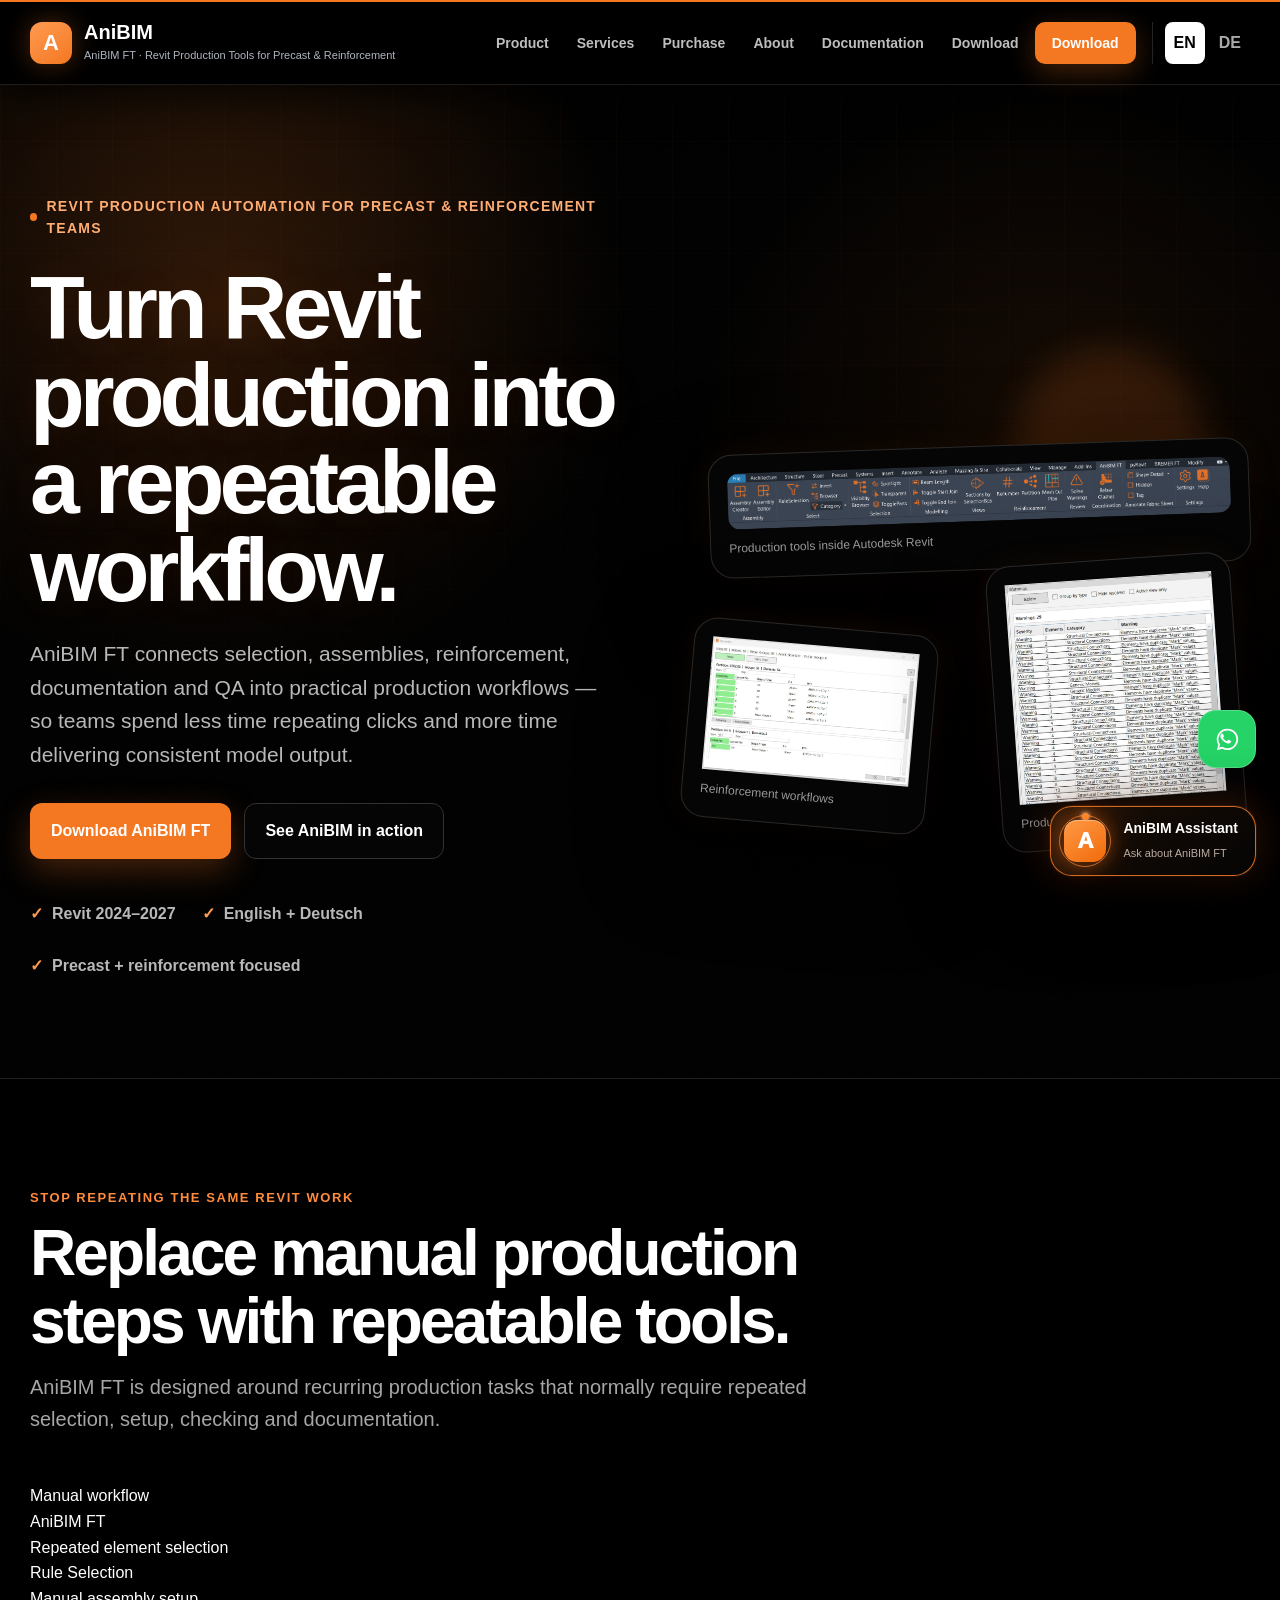
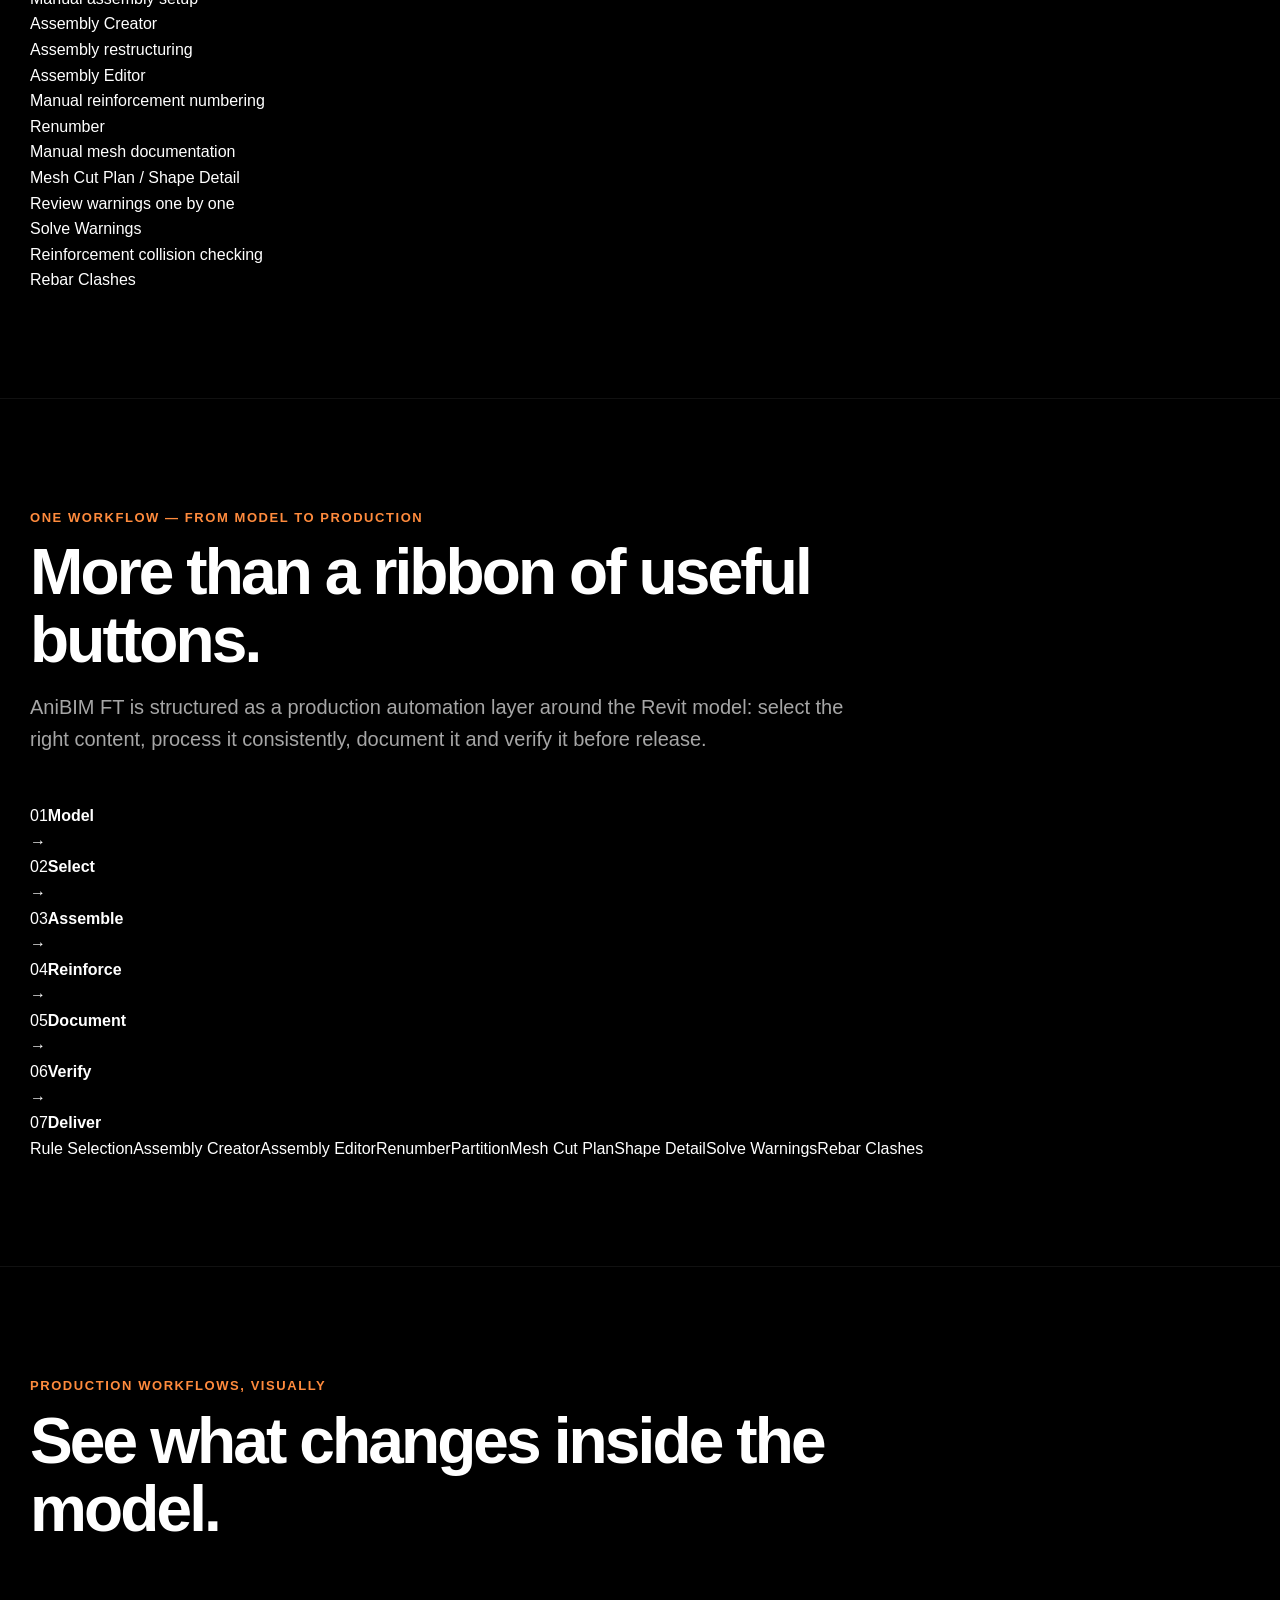
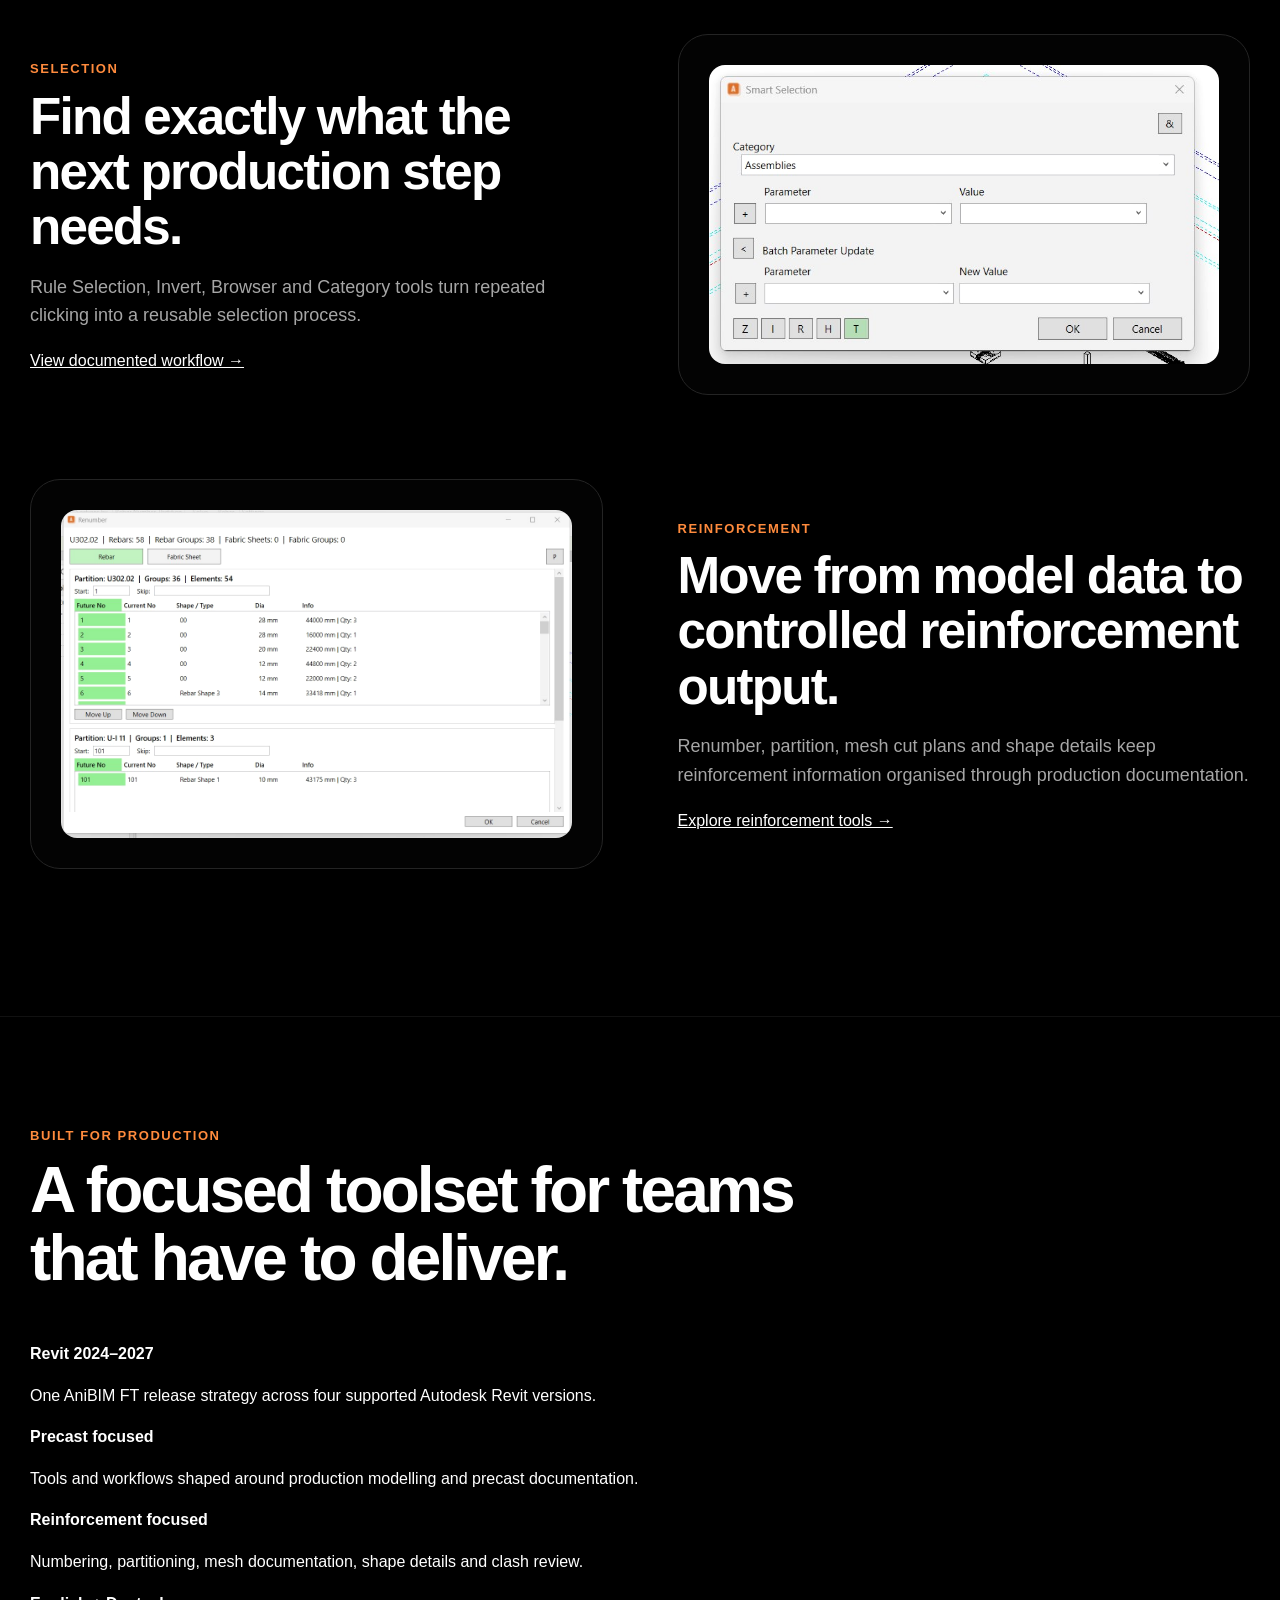
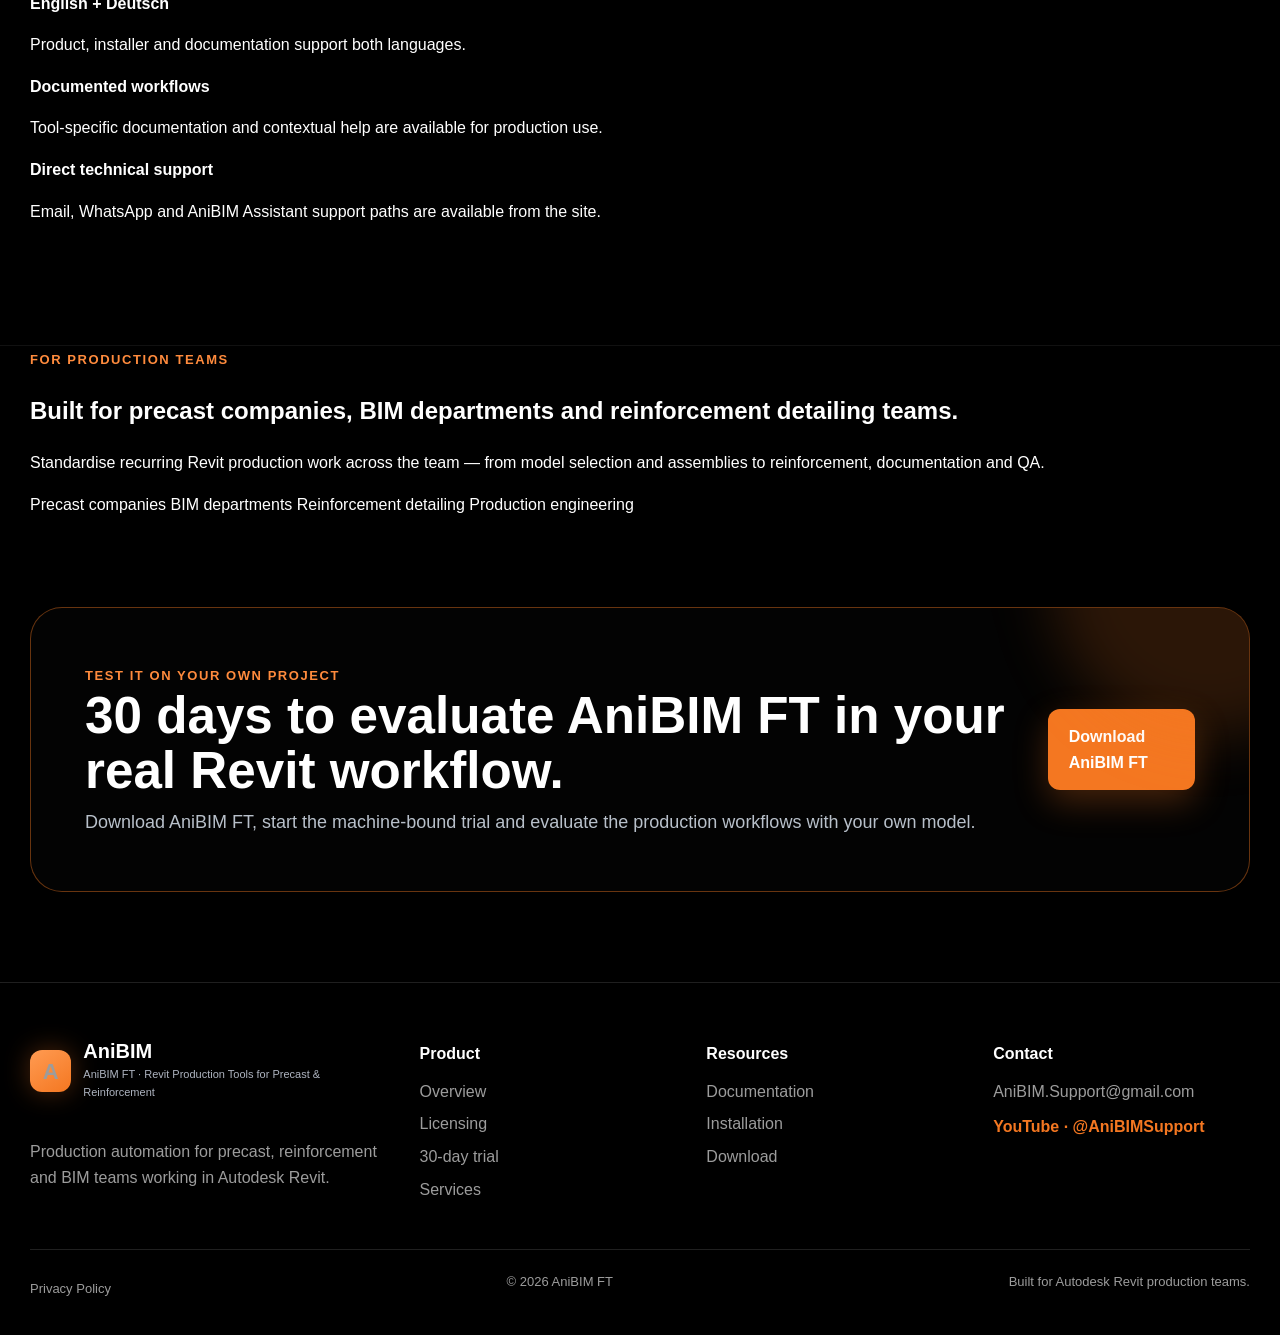
==== commit 75adb863: "Add files via upload download version 1" ====
--- a/index.html
+++ b/index.html
@@ -1,7 +1,274 @@
 <!DOCTYPE html>
-
-<html lang="en"><head><meta charset="utf-8"/><meta content="width=device-width,initial-scale=1" name="viewport"/><meta content="AniBIM FT — practical Revit tools for productive BIM teams." name="description"/><title>AniBIM FT</title><link href="assets/site.css?v=21" rel="stylesheet"/></head><body class="lang-en"><header class="site-header"><div class="shell navbar"><a class="brand" data-keep-lang="true" href="index.html"><span class="mark">A</span><span><strong>AniBIM</strong><small><span data-lang="en">AniBIM FT · Revit production tools</span><span data-lang="de">AniBIM FT · Revit-Produktionswerkzeuge</span></small></span></a><div class="nav-wrap"><nav class="nav-links"><a class="nav-link" data-keep-lang="true" href="product.html"><span data-lang="en">Product</span><span data-lang="de">Produkt</span></a><a class="nav-link" data-keep-lang="true" href="service.html"><span data-lang="en">Services</span><span data-lang="de">Services</span></a><a class="nav-link" data-keep-lang="true" href="pricing.html"><span data-lang="en">Purchase</span><span data-lang="de">Kaufen</span></a><a class="nav-link" data-keep-lang="true" href="about.html"><span data-lang="en">About</span><span data-lang="de">Über uns</span></a><a class="nav-link" data-keep-lang="true" href="docs.html"><span data-lang="en">Documentation</span><span data-lang="de">Dokumentation</span></a><a class="nav-link" data-keep-lang="true" href="download.html"><span data-lang="en">Download</span><span data-lang="de">Download</span></a><a class="nav-link cta" data-keep-lang="true" href="trial.html"><span data-lang="en">Request trial</span><span data-lang="de">Testversion</span></a></nav><div class="lang"><button aria-label="Switch to English" data-switch-lang="en" onclick="setLanguage('en')" type="button">EN</button><button aria-label="Zur deutschen Sprache wechseln" data-switch-lang="de" onclick="setLanguage('de')" type="button">DE</button></div></div></div></header><section class="hero"><div class="shell hero-inner"><div><span class="eyebrow"><span data-lang="en">Built for real Revit production</span><span data-lang="de">Für echte Revit-Produktion entwickelt</span></span><h1><span data-lang="en">Build faster.<br/>Detail smarter.<br/>Deliver better.</span><span data-lang="de">Schneller bauen.<br/>Intelligenter detaillieren.<br/>Besser liefern.</span></h1><p class="lead"><span data-lang="en">AniBIM FT brings focused selection, assembly, reinforcement, documentation and QA workflows directly into Autodesk Revit.</span><span data-lang="de">AniBIM FT bringt fokussierte Auswahl-, Baugruppen-, Bewehrungs-, Dokumentations- und QA-Workflows direkt in Autodesk Revit.</span></p><div class="hero-actions"><a class="btn primary" data-keep-lang="true" href="trial.html"><span data-lang="en">Start your trial</span><span data-lang="de">Testversion starten</span></a><a class="btn secondary" data-keep-lang="true" href="docs.html"><span data-lang="en">Explore the tools</span><span data-lang="de">Tools entdecken</span></a></div><div class="hero-proof"><span class="proof-item"><span class="proof-check" aria-hidden="true">✓</span><span>Revit 2024–2027</span></span><span class="proof-item"><span class="proof-check" aria-hidden="true">✓</span><span><span data-lang="en">English + Deutsch</span><span data-lang="de">Englisch + Deutsch</span></span></span><span class="proof-item"><span class="proof-check" aria-hidden="true">✓</span><span><span data-lang="en">Production focused</span><span data-lang="de">Produktionsorientiert</span></span></span></div></div><div class="hero-art"><div class="orb a"></div><div class="orb b"></div><div class="float-card ribbon"><img alt="AniBIM ribbon" data-lang-image="ribbon" src="assets/ribbon_en.png"/><div class="label"><span data-lang="en">AniBIM FT ribbon inside Autodesk Revit</span><span data-lang="de">AniBIM-FT-Menüband in Autodesk Revit</span></div></div><div class="float-card small one"><img alt="Rebar numbering" src="assets/renumber.jpg"/><div class="label"><span data-lang="en">Reinforcement workflows</span><span data-lang="de">Bewehrungsabläufe</span></div></div><div class="float-card small two"><img alt="Warning review" src="assets/warnings_panel.jpg"/><div class="label"><span data-lang="en">Model quality review</span><span data-lang="de">Modellqualitätsprüfung</span></div></div></div></div></section>
-<section class="section"><div class="shell"><div class="section-head"><span class="kicker"><span data-lang="en">Purpose-built workflows</span><span data-lang="de">Gezielt entwickelte Arbeitsabläufe</span></span><h2><span data-lang="en">A compact toolkit with a serious production impact.</span><span data-lang="de">Ein kompaktes Toolkit mit großer Wirkung in der Produktion.</span></h2><p class="section-intro"><span data-lang="en">Every command is designed to remove repetitive work and keep teams focused on the model.</span><span data-lang="de">Jeder Befehl reduziert Wiederholungen und hält Teams im Modellfluss.</span></p></div><div class="grid four"><article class="feature-card"><div class="icon"><img src="assets/tool-icons/AssemblyEditor32.png"/></div><h3><span data-lang="en">Assembly</span><span data-lang="de">Baugruppen</span></h3><p><span data-lang="en">Create and edit Revit assemblies with a controlled workflow.</span><span data-lang="de">Revit-Baugruppen in einem kontrollierten Ablauf erstellen und bearbeiten.</span></p></article><article class="feature-card"><div class="icon"><img src="assets/tool-icons/SmartSelection32.png"/></div><h3><span data-lang="en">Selection</span><span data-lang="de">Auswahl</span></h3><p><span data-lang="en">Build reliable rule-based selections and work with model content faster.</span><span data-lang="de">Zuverlässige regelbasierte Auswahlen erstellen und schneller mit Modellinhalten arbeiten.</span></p></article><article class="feature-card"><div class="icon"><img src="assets/tool-icons/Renumber32.png"/></div><h3><span data-lang="en">Reinforcement</span><span data-lang="de">Bewehrung</span></h3><p><span data-lang="en">Renumber, partition and document reinforcement for production.</span><span data-lang="de">Bewehrung für die Produktion neu nummerieren, partitionieren und dokumentieren.</span></p></article><article class="feature-card"><div class="icon"><img src="assets/tool-icons/RebarClashes32.png"/></div><h3><span data-lang="en">Quality</span><span data-lang="de">Qualität</span></h3><p><span data-lang="en">Find warnings and reinforcement clashes before they become issues.</span><span data-lang="de">Warnungen und Bewehrungskollisionen erkennen, bevor sie zu Problemen werden.</span></p></article></div></div></section>
-<section class="section alt"><div class="shell"><div class="workflow"><div class="workflow-copy"><span class="kicker"><span data-lang="en">Work with intent</span><span data-lang="de">Gezielt arbeiten</span></span><h3><span data-lang="en">Select exactly what the next task needs.</span><span data-lang="de">Wählen Sie genau das aus, was der nächste Schritt benötigt.</span></h3><p><span data-lang="en">Rule Selection, Invert, Browser and Category tools turn repetitive clicking into a repeatable process.</span><span data-lang="de">Regelauswahl, Umkehren, Browser und Kategorien machen aus wiederholtem Klicken einen reproduzierbaren Ablauf.</span></p><div class="chips"><span class="chip"><span data-lang="en">Rule Selection</span><span data-lang="de">Regelauswahl</span></span><span class="chip"><span data-lang="en">Invert</span><span data-lang="de">Umkehren</span></span><span class="chip"><span data-lang="en">Browser</span><span data-lang="de">Browser</span></span><span class="chip"><span data-lang="en">Category</span><span data-lang="de">Kategorie</span></span></div></div><div class="workflow-media"><img alt="Smart selection" src="assets/smart_selection.jpg"/></div></div><div class="workflow reverse"><div class="workflow-copy"><span class="kicker"><span data-lang="en">Production-ready reinforcement</span><span data-lang="de">Produktionsreife Bewehrung</span></span><h3><span data-lang="en">Move from model data to clear reinforcement output.</span><span data-lang="de">Vom Modell zu klaren Bewehrungsergebnissen.</span></h3><p><span data-lang="en">Renumber, partition, mesh cut plans and shape details keep reinforcement workflows organised and consistent.</span><span data-lang="de">Neunummerierung, Partitionierung, Mattenzuschnittpläne und Formdetails sorgen für organisierte und konsistente Bewehrungsabläufe.</span></p><div class="chips"><span class="chip"><span data-lang="en">Renumber</span><span data-lang="de">Neunummerieren</span></span><span class="chip"><span data-lang="en">Partition</span><span data-lang="de">Partition</span></span><span class="chip"><span data-lang="en">Mesh Cut Plan</span><span data-lang="de">Mattenzuschnittplan</span></span><span class="chip"><span data-lang="en">Shape Detail</span><span data-lang="de">Formdetail</span></span></div></div><div class="workflow-media"><img alt="Rebar renumber" src="assets/renumber.jpg"/></div></div></div></section>
-<section class="section dark"><div class="shell"><div class="section-head"><span class="kicker"><span data-lang="en">Explore the ribbon</span><span data-lang="de">Menüband erkunden</span></span><h2><span data-lang="en">The documentation follows the product exactly.</span><span data-lang="de">Die Dokumentation folgt exakt dem Produkt.</span></h2><p class="section-intro"><span data-lang="en">Find each command in the same panel order used inside Revit.</span><span data-lang="de">Finden Sie jeden Befehl in derselben Bereichsreihenfolge wie in Revit.</span></p></div><div class="ribbon-stage"><img alt="AniBIM ribbon" data-lang-image="ribbon" src="assets/ribbon_en.png"/><div class="ribbon-links"><a data-keep-lang="true" href="docs.html#assembly"><span data-lang="en">Assembly</span><span data-lang="de">Baugruppen</span></a><a data-keep-lang="true" href="docs.html#select"><span data-lang="en">Select</span><span data-lang="de">Auswählen</span></a><a data-keep-lang="true" href="docs.html#selection"><span data-lang="en">Selection</span><span data-lang="de">Auswahl</span></a><a data-keep-lang="true" href="docs.html#modelling"><span data-lang="en">Modelling</span><span data-lang="de">Modellierung</span></a><a data-keep-lang="true" href="docs.html#reinforcement"><span data-lang="en">Reinforcement</span><span data-lang="de">Bewehrung</span></a><a data-keep-lang="true" href="docs.html#review"><span data-lang="en">Review</span><span data-lang="de">Prüfung</span></a><a data-keep-lang="true" href="docs.html#coordination"><span data-lang="en">Coordination</span><span data-lang="de">Koordination</span></a></div></div></div></section>
-<section class="cta-band"><div class="shell"><div class="cta-box"><div><h2><span data-lang="en">Bring AniBIM FT into your next Revit workflow.</span><span data-lang="de">Bringen Sie AniBIM FT in Ihren nächsten Revit-Workflow.</span></h2><p><span data-lang="en">Request installer access and a machine-bound trial licence.</span><span data-lang="de">Fordern Sie Installer-Zugriff und eine maschinengebundene Testlizenz an.</span></p></div><a class="btn primary" data-keep-lang="true" href="trial.html"><span data-lang="en">Request trial</span><span data-lang="de">Testversion anfordern</span></a></div></div></section><footer class="footer"><div class="shell"><div class="footer-grid"><div><a class="brand" data-keep-lang="true" href="index.html"><span class="mark">A</span><span><strong>AniBIM</strong><small><span data-lang="en">AniBIM FT · Revit production tools</span><span data-lang="de">AniBIM FT · Revit-Produktionswerkzeuge</span></small></span></a><p style="max-width:360px"><span data-lang="en">Focused Revit tools for precast, reinforcement and model coordination teams.</span><span data-lang="de">Fokussierte Revit-Werkzeuge für Fertigteil-, Bewehrungs- und Koordinationsteams.</span></p></div><div><h4><span data-lang="en">Product</span><span data-lang="de">Produkt</span></h4><a data-keep-lang="true" href="product.html"><span data-lang="en">Overview</span><span data-lang="de">Übersicht</span></a><a data-keep-lang="true" href="pricing.html"><span data-lang="en">Licensing</span><span data-lang="de">Lizenzierung</span></a><a data-keep-lang="true" href="trial.html"><span data-lang="en">Trial</span><span data-lang="de">Testversion</span></a><a data-keep-lang="true" href="service.html"><span data-lang="en">Services</span><span data-lang="de">Services</span></a></div><div><h4><span data-lang="en">Resources</span><span data-lang="de">Ressourcen</span></h4><a data-keep-lang="true" href="docs.html"><span data-lang="en">Documentation</span><span data-lang="de">Dokumentation</span></a><a data-keep-lang="true" href="install.html"><span data-lang="en">Installation</span><span data-lang="de">Installation</span></a><a data-keep-lang="true" href="download.html"><span data-lang="en">Download</span><span data-lang="de">Download</span></a></div><div><h4><span data-lang="en">Contact</span><span data-lang="de">Kontakt</span></h4><a href="mailto:AniBIM.Support@gmail.com">AniBIM.Support@gmail.com</a><a class="youtube-link" href="https://www.youtube.com/@AniBIMSupport" rel="noopener noreferrer" target="_blank">YouTube · @AniBIMSupport</a></div></div><div class="footer-bottom"><span><a data-keep-lang="true" href="privacy.html"><span data-lang="en">Privacy Policy</span><span data-lang="de">Datenschutz</span></a></span><span><span data-lang="en">© 2026 AniBIM FT</span><span data-lang="de">© 2026 AniBIM FT</span></span><span><span data-lang="en">Built for Autodesk Revit production teams.</span><span data-lang="de">Entwickelt für Produktionsteams mit Autodesk Revit.</span></span></div></div></footer><script src="assets/site.js?v=20260827-v14"></script></body></html>+<html lang="en">
+<head>
+<meta charset="utf-8"/>
+<meta name="viewport" content="width=device-width,initial-scale=1"/>
+<meta name="description" content="AniBIM FT — Revit production automation and production tools for precast, reinforcement and BIM teams. Autodesk Revit 2024–2027, English and German."/>
+<title>AniBIM FT — Revit Production Tools for Precast & Reinforcement</title>
+<link href="assets/site.css?v=25" rel="stylesheet"/>
+</head>
+<body class="lang-en home-v24">
+<header class="site-header">
+  <div class="shell navbar">
+    <a class="brand" data-keep-lang="true" href="index.html">
+      <span class="mark">A</span>
+      <span>
+        <strong>AniBIM</strong>
+        <small>
+          <span data-lang="en">AniBIM FT · Revit Production Tools for Precast & Reinforcement</span>
+          <span data-lang="de">AniBIM FT · Revit-Produktionswerkzeuge für Fertigteil & Bewehrung</span>
+        </small>
+      </span>
+    </a>
+    <div class="nav-wrap">
+      <nav class="nav-links">
+        <a class="nav-link" data-keep-lang="true" href="product.html"><span data-lang="en">Product</span><span data-lang="de">Produkt</span></a>
+        <a class="nav-link" data-keep-lang="true" href="service.html"><span data-lang="en">Services</span><span data-lang="de">Services</span></a>
+        <a class="nav-link" data-keep-lang="true" href="pricing.html"><span data-lang="en">Purchase</span><span data-lang="de">Kaufen</span></a>
+        <a class="nav-link" data-keep-lang="true" href="about.html"><span data-lang="en">About</span><span data-lang="de">Über uns</span></a>
+        <a class="nav-link" data-keep-lang="true" href="docs.html"><span data-lang="en">Documentation</span><span data-lang="de">Dokumentation</span></a>
+        <a class="nav-link" data-keep-lang="true" href="download.html"><span data-lang="en">Download</span><span data-lang="de">Download</span></a>
+        <a class="nav-link cta" href="https://github.com/AniBIMSupport/AniBIM-FT-Help/releases/download/v1.0.0/AniBIM_FT_1.0.0_Setup.exe">
+          <span data-lang="en">Download</span><span data-lang="de">Download</span>
+        </a>
+      </nav>
+      <div class="lang">
+        <button aria-label="Switch to English" data-switch-lang="en" onclick="setLanguage('en')" type="button">EN</button>
+        <button aria-label="Zur deutschen Sprache wechseln" data-switch-lang="de" onclick="setLanguage('de')" type="button">DE</button>
+      </div>
+    </div>
+  </div>
+</header>
+
+<main>
+<section class="hero home-hero-v24">
+  <div class="shell hero-inner">
+    <div>
+      <span class="eyebrow">
+        <span data-lang="en">Revit production automation for precast & reinforcement teams</span>
+        <span data-lang="de">Revit-Automatisierung für Fertigteil- & Bewehrungsteams</span>
+      </span>
+      <h1>
+        <span data-lang="en">Turn Revit production into a repeatable workflow.</span>
+        <span data-lang="de">Machen Sie Revit-Produktion zu einem reproduzierbaren Workflow.</span>
+      </h1>
+      <p class="lead">
+        <span data-lang="en">AniBIM FT connects selection, assemblies, reinforcement, documentation and QA into practical production workflows — so teams spend less time repeating clicks and more time delivering consistent model output.</span>
+        <span data-lang="de">AniBIM FT verbindet Auswahl, Baugruppen, Bewehrung, Dokumentation und QA zu praxisnahen Produktionsabläufen — damit Teams weniger Zeit mit wiederholten Klicks verbringen und konsistentere Modellergebnisse liefern.</span>
+      </p>
+      <div class="hero-actions">
+        <a class="btn primary" href="https://github.com/AniBIMSupport/AniBIM-FT-Help/releases/download/v1.0.0/AniBIM_FT_1.0.0_Setup.exe">
+          <span data-lang="en">Download AniBIM FT</span>
+          <span data-lang="de">AniBIM FT herunterladen</span>
+        </a>
+        <a class="btn secondary" data-keep-lang="true" href="product.html">
+          <span data-lang="en">See AniBIM in action</span>
+          <span data-lang="de">AniBIM in Aktion</span>
+        </a>
+      </div>
+      <div class="hero-proof">
+        <span class="proof-item"><span class="proof-check" aria-hidden="true">✓</span><span>Revit 2024–2027</span></span>
+        <span class="proof-item"><span class="proof-check" aria-hidden="true">✓</span><span><span data-lang="en">English + Deutsch</span><span data-lang="de">Englisch + Deutsch</span></span></span>
+        <span class="proof-item"><span class="proof-check" aria-hidden="true">✓</span><span><span data-lang="en">Precast + reinforcement focused</span><span data-lang="de">Fertigteil + Bewehrung im Fokus</span></span></span>
+      </div>
+    </div>
+    <div class="hero-art">
+      <div class="orb a"></div><div class="orb b"></div>
+      <div class="float-card ribbon">
+        <img alt="AniBIM FT ribbon in Autodesk Revit" data-lang-image="ribbon" src="assets/ribbon_en.png"/>
+        <div class="label">
+          <span data-lang="en">Production tools inside Autodesk Revit</span>
+          <span data-lang="de">Produktionswerkzeuge direkt in Autodesk Revit</span>
+        </div>
+      </div>
+      <div class="float-card small one">
+        <img alt="Reinforcement numbering workflow" src="assets/renumber.jpg"/>
+        <div class="label"><span data-lang="en">Reinforcement workflows</span><span data-lang="de">Bewehrungsabläufe</span></div>
+      </div>
+      <div class="float-card small two">
+        <img alt="Revit warning review" src="assets/warnings_panel.jpg"/>
+        <div class="label"><span data-lang="en">Production QA</span><span data-lang="de">Produktions-QA</span></div>
+      </div>
+    </div>
+  </div>
+</section>
+
+<section class="section manual-vs-anibim">
+  <div class="shell">
+    <div class="section-head">
+      <span class="kicker"><span data-lang="en">Stop repeating the same Revit work</span><span data-lang="de">Wiederholte Revit-Arbeit reduzieren</span></span>
+      <h2><span data-lang="en">Replace manual production steps with repeatable tools.</span><span data-lang="de">Manuelle Produktionsschritte durch reproduzierbare Werkzeuge ersetzen.</span></h2>
+      <p class="section-intro">
+        <span data-lang="en">AniBIM FT is designed around recurring production tasks that normally require repeated selection, setup, checking and documentation.</span>
+        <span data-lang="de">AniBIM FT ist auf wiederkehrende Produktionsaufgaben ausgelegt, die normalerweise wiederholte Auswahl, Einrichtung, Prüfung und Dokumentation erfordern.</span>
+      </p>
+    </div>
+    <div class="comparison-table" role="table" aria-label="Manual Revit workflow compared with AniBIM FT">
+      <div class="comparison-row comparison-head" role="row">
+        <div role="columnheader"><span data-lang="en">Manual workflow</span><span data-lang="de">Manueller Ablauf</span></div>
+        <div role="columnheader">AniBIM FT</div>
+      </div>
+      <div class="comparison-row" role="row"><div><span data-lang="en">Repeated element selection</span><span data-lang="de">Wiederholte Elementauswahl</span></div><div>Rule Selection</div></div>
+      <div class="comparison-row" role="row"><div><span data-lang="en">Manual assembly setup</span><span data-lang="de">Manuelle Baugruppenerstellung</span></div><div>Assembly Creator</div></div>
+      <div class="comparison-row" role="row"><div><span data-lang="en">Assembly restructuring</span><span data-lang="de">Baugruppen nachträglich umstrukturieren</span></div><div>Assembly Editor</div></div>
+      <div class="comparison-row" role="row"><div><span data-lang="en">Manual reinforcement numbering</span><span data-lang="de">Manuelle Bewehrungsnummerierung</span></div><div>Renumber</div></div>
+      <div class="comparison-row" role="row"><div><span data-lang="en">Manual mesh documentation</span><span data-lang="de">Manuelle Mattendokumentation</span></div><div>Mesh Cut Plan / Shape Detail</div></div>
+      <div class="comparison-row" role="row"><div><span data-lang="en">Review warnings one by one</span><span data-lang="de">Warnungen einzeln prüfen</span></div><div>Solve Warnings</div></div>
+      <div class="comparison-row" role="row"><div><span data-lang="en">Reinforcement collision checking</span><span data-lang="de">Bewehrungskollisionen prüfen</span></div><div>Rebar Clashes</div></div>
+    </div>
+  </div>
+</section>
+
+<section class="section alt production-story">
+  <div class="shell">
+    <div class="section-head">
+      <span class="kicker"><span data-lang="en">One workflow — from model to production</span><span data-lang="de">Ein Workflow — vom Modell bis zur Produktion</span></span>
+      <h2><span data-lang="en">More than a ribbon of useful buttons.</span><span data-lang="de">Mehr als nur eine Sammlung nützlicher Buttons.</span></h2>
+      <p class="section-intro">
+        <span data-lang="en">AniBIM FT is structured as a production automation layer around the Revit model: select the right content, process it consistently, document it and verify it before release.</span>
+        <span data-lang="de">AniBIM FT bildet eine Produktions-Automatisierungsschicht rund um das Revit-Modell: relevante Inhalte auswählen, konsistent verarbeiten, dokumentieren und vor der Freigabe prüfen.</span>
+      </p>
+    </div>
+    <div class="production-flow" aria-label="AniBIM production workflow">
+      <div><span class="flow-index">01</span><strong><span data-lang="en">Model</span><span data-lang="de">Modell</span></strong></div>
+      <span class="flow-arrow">→</span>
+      <div><span class="flow-index">02</span><strong><span data-lang="en">Select</span><span data-lang="de">Auswählen</span></strong></div>
+      <span class="flow-arrow">→</span>
+      <div><span class="flow-index">03</span><strong><span data-lang="en">Assemble</span><span data-lang="de">Baugruppen</span></strong></div>
+      <span class="flow-arrow">→</span>
+      <div><span class="flow-index">04</span><strong><span data-lang="en">Reinforce</span><span data-lang="de">Bewehren</span></strong></div>
+      <span class="flow-arrow">→</span>
+      <div><span class="flow-index">05</span><strong><span data-lang="en">Document</span><span data-lang="de">Dokumentieren</span></strong></div>
+      <span class="flow-arrow">→</span>
+      <div><span class="flow-index">06</span><strong><span data-lang="en">Verify</span><span data-lang="de">Prüfen</span></strong></div>
+      <span class="flow-arrow">→</span>
+      <div><span class="flow-index">07</span><strong><span data-lang="en">Deliver</span><span data-lang="de">Liefern</span></strong></div>
+    </div>
+    <div class="flow-tool-line">
+      <span>Rule Selection</span><span>Assembly Creator</span><span>Assembly Editor</span><span>Renumber</span><span>Partition</span><span>Mesh Cut Plan</span><span>Shape Detail</span><span>Solve Warnings</span><span>Rebar Clashes</span>
+    </div>
+  </div>
+</section>
+
+<section class="section proof-workflows">
+  <div class="shell">
+    <div class="section-head">
+      <span class="kicker"><span data-lang="en">Production workflows, visually</span><span data-lang="de">Produktionsabläufe visuell</span></span>
+      <h2><span data-lang="en">See what changes inside the model.</span><span data-lang="de">Sehen Sie, was sich im Modell verändert.</span></h2>
+    </div>
+    <div class="workflow">
+      <div class="workflow-copy">
+        <span class="kicker"><span data-lang="en">Selection</span><span data-lang="de">Auswahl</span></span>
+        <h3><span data-lang="en">Find exactly what the next production step needs.</span><span data-lang="de">Genau die Elemente finden, die der nächste Produktionsschritt benötigt.</span></h3>
+        <p><span data-lang="en">Rule Selection, Invert, Browser and Category tools turn repeated clicking into a reusable selection process.</span><span data-lang="de">Regelauswahl, Umkehren, Browser und Kategorie-Werkzeuge machen aus wiederholtem Klicken einen wiederverwendbaren Auswahlprozess.</span></p>
+        <a class="text-link" data-keep-lang="true" href="docs.html"><span data-lang="en">View documented workflow →</span><span data-lang="de">Dokumentierten Workflow ansehen →</span></a>
+      </div>
+      <div class="workflow-media"><img alt="AniBIM smart selection workflow" src="assets/smart_selection.jpg"/></div>
+    </div>
+    <div class="workflow reverse">
+      <div class="workflow-copy">
+        <span class="kicker"><span data-lang="en">Reinforcement</span><span data-lang="de">Bewehrung</span></span>
+        <h3><span data-lang="en">Move from model data to controlled reinforcement output.</span><span data-lang="de">Vom Modell zu kontrollierten Bewehrungsergebnissen.</span></h3>
+        <p><span data-lang="en">Renumber, partition, mesh cut plans and shape details keep reinforcement information organised through production documentation.</span><span data-lang="de">Neunummerierung, Partitionierung, Mattenzuschnittpläne und Formdetails halten Bewehrungsinformationen bis zur Produktionsdokumentation organisiert.</span></p>
+        <a class="text-link" data-keep-lang="true" href="docs.html"><span data-lang="en">Explore reinforcement tools →</span><span data-lang="de">Bewehrungswerkzeuge ansehen →</span></a>
+      </div>
+      <div class="workflow-media"><img alt="AniBIM reinforcement renumber workflow" src="assets/renumber.jpg"/></div>
+    </div>
+  </div>
+</section>
+
+<section class="section alt built-for-production">
+  <div class="shell">
+    <div class="section-head">
+      <span class="kicker"><span data-lang="en">Built for production</span><span data-lang="de">Für die Produktion entwickelt</span></span>
+      <h2><span data-lang="en">A focused toolset for teams that have to deliver.</span><span data-lang="de">Ein fokussiertes Werkzeugset für Teams mit echten Lieferterminen.</span></h2>
+    </div>
+    <div class="trust-grid">
+      <article><strong>Revit 2024–2027</strong><p><span data-lang="en">One AniBIM FT release strategy across four supported Autodesk Revit versions.</span><span data-lang="de">Eine AniBIM-FT-Lösung für vier unterstützte Autodesk-Revit-Versionen.</span></p></article>
+      <article><strong><span data-lang="en">Precast focused</span><span data-lang="de">Fertigteilfokus</span></strong><p><span data-lang="en">Tools and workflows shaped around production modelling and precast documentation.</span><span data-lang="de">Werkzeuge und Abläufe für Produktionsmodellierung und Fertigteildokumentation.</span></p></article>
+      <article><strong><span data-lang="en">Reinforcement focused</span><span data-lang="de">Bewehrungsfokus</span></strong><p><span data-lang="en">Numbering, partitioning, mesh documentation, shape details and clash review.</span><span data-lang="de">Nummerierung, Partitionierung, Mattendokumentation, Formdetails und Kollisionsprüfung.</span></p></article>
+      <article><strong>English + Deutsch</strong><p><span data-lang="en">Product, installer and documentation support both languages.</span><span data-lang="de">Produkt, Installer und Dokumentation unterstützen beide Sprachen.</span></p></article>
+      <article><strong><span data-lang="en">Documented workflows</span><span data-lang="de">Dokumentierte Workflows</span></strong><p><span data-lang="en">Tool-specific documentation and contextual help are available for production use.</span><span data-lang="de">Werkzeugspezifische Dokumentation und kontextbezogene Hilfe für den Produktionseinsatz.</span></p></article>
+      <article><strong><span data-lang="en">Direct technical support</span><span data-lang="de">Direkter technischer Support</span></strong><p><span data-lang="en">Email, WhatsApp and AniBIM Assistant support paths are available from the site.</span><span data-lang="de">E-Mail, WhatsApp und AniBIM Assistant stehen als Supportwege zur Verfügung.</span></p></article>
+    </div>
+  </div>
+</section>
+
+<section class="german-production-message">
+  <div class="shell german-message-inner">
+    <div>
+      <span class="kicker"><span data-lang="en">For production teams</span><span data-lang="de">Für Produktionsteams</span></span>
+      <h2>
+        <span data-lang="en">Built for precast companies, BIM departments and reinforcement detailing teams.</span>
+        <span data-lang="de">Revit-Werkzeuge für die Fertigteilproduktion.</span>
+      </h2>
+      <p>
+        <span data-lang="en">Standardise recurring Revit production work across the team — from model selection and assemblies to reinforcement, documentation and QA.</span>
+        <span data-lang="de">Weniger manuelle Arbeit. Konsistente Modelle. Schnellere Produktionsunterlagen. Für Fertigteilwerke, Bewehrungsplanung und BIM-Produktionsabteilungen.</span>
+      </p>
+    </div>
+    <div class="team-tags">
+      <span><span data-lang="en">Precast companies</span><span data-lang="de">Fertigteilwerke</span></span>
+      <span><span data-lang="en">BIM departments</span><span data-lang="de">BIM-Abteilungen</span></span>
+      <span><span data-lang="en">Reinforcement detailing</span><span data-lang="de">Bewehrungsplanung</span></span>
+      <span><span data-lang="en">Production engineering</span><span data-lang="de">Produktionsplanung</span></span>
+    </div>
+  </div>
+</section>
+
+<section class="cta-band trial-conversion-v24">
+  <div class="shell">
+    <div class="cta-box">
+      <div>
+        <span class="kicker"><span data-lang="en">Test it on your own project</span><span data-lang="de">Im eigenen Projekt testen</span></span>
+        <h2><span data-lang="en">30 days to evaluate AniBIM FT in your real Revit workflow.</span><span data-lang="de">30 Tage, um AniBIM FT im echten Revit-Workflow zu testen.</span></h2>
+        <p><span data-lang="en">Download AniBIM FT, start the machine-bound trial and evaluate the production workflows with your own model.</span><span data-lang="de">AniBIM FT herunterladen, maschinengebundene Testversion starten und Produktionsabläufe am eigenen Modell prüfen.</span></p>
+      </div>
+      <a class="btn primary" href="https://github.com/AniBIMSupport/AniBIM-FT-Help/releases/download/v1.0.0/AniBIM_FT_1.0.0_Setup.exe">
+          <span data-lang="en">Download AniBIM FT</span>
+          <span data-lang="de">AniBIM FT herunterladen</span>
+        </a>
+    </div>
+  </div>
+</section>
+</main>
+
+<footer class="footer">
+  <div class="shell">
+    <div class="footer-grid">
+      <div>
+        <a class="brand" data-keep-lang="true" href="index.html">
+          <span class="mark">A</span>
+          <span><strong>AniBIM</strong><small><span data-lang="en">AniBIM FT · Revit Production Tools for Precast & Reinforcement</span><span data-lang="de">AniBIM FT · Revit-Produktionswerkzeuge für Fertigteil & Bewehrung</span></small></span>
+        </a>
+        <p style="max-width:390px"><span data-lang="en">Production automation for precast, reinforcement and BIM teams working in Autodesk Revit.</span><span data-lang="de">Produktionsautomatisierung für Fertigteil-, Bewehrungs- und BIM-Teams in Autodesk Revit.</span></p>
+      </div>
+      <div>
+        <h4><span data-lang="en">Product</span><span data-lang="de">Produkt</span></h4>
+        <a data-keep-lang="true" href="product.html"><span data-lang="en">Overview</span><span data-lang="de">Übersicht</span></a>
+        <a data-keep-lang="true" href="pricing.html"><span data-lang="en">Licensing</span><span data-lang="de">Lizenzierung</span></a>
+        <a data-keep-lang="true" href="download.html"><span data-lang="en">30-day trial</span><span data-lang="de">30-Tage-Test</span></a>
+        <a data-keep-lang="true" href="service.html"><span data-lang="en">Services</span><span data-lang="de">Services</span></a>
+      </div>
+      <div>
+        <h4><span data-lang="en">Resources</span><span data-lang="de">Ressourcen</span></h4>
+        <a data-keep-lang="true" href="docs.html"><span data-lang="en">Documentation</span><span data-lang="de">Dokumentation</span></a>
+        <a data-keep-lang="true" href="install.html"><span data-lang="en">Installation</span><span data-lang="de">Installation</span></a>
+        <a data-keep-lang="true" href="download.html"><span data-lang="en">Download</span><span data-lang="de">Download</span></a>
+      </div>
+      <div>
+        <h4><span data-lang="en">Contact</span><span data-lang="de">Kontakt</span></h4>
+        <a href="mailto:AniBIM.Support@gmail.com">AniBIM.Support@gmail.com</a>
+        <a class="youtube-link" href="https://www.youtube.com/@AniBIMSupport" rel="noopener noreferrer" target="_blank">YouTube · @AniBIMSupport</a>
+      </div>
+    </div>
+    <div class="footer-bottom">
+      <span><a data-keep-lang="true" href="privacy.html"><span data-lang="en">Privacy Policy</span><span data-lang="de">Datenschutz</span></a></span>
+      <span>© 2026 AniBIM FT</span>
+      <span><span data-lang="en">Built for Autodesk Revit production teams.</span><span data-lang="de">Entwickelt für Produktionsteams mit Autodesk Revit.</span></span>
+    </div>
+  </div>
+</footer>
+<script src="assets/site.js?v=20260827-v14"></script>
+</body>
+</html>
--- a/assets/site.css
+++ b/assets/site.css
@@ -600,3 +600,319 @@
     aspect-ratio:16/9;
   }
 }
+
+
+/* V21 Services visual polish */
+.service-video-card{
+  min-height:0!important;
+  padding:12px!important;
+  border:1px solid rgba(255,122,26,.78)!important;
+  background:linear-gradient(145deg,rgba(255,122,26,.15),rgba(8,8,8,.98))!important;
+  box-shadow:
+    0 28px 80px rgba(0,0,0,.58),
+    0 0 0 1px rgba(255,122,26,.12),
+    0 0 34px rgba(255,122,26,.22)!important;
+}
+.service-video-media{
+  border:1px solid rgba(255,255,255,.09)!important;
+  box-shadow:inset 0 0 0 1px rgba(255,122,26,.06);
+}
+.service-youtube-video{
+  width:100%;
+  display:block;
+  border-radius:16px;
+}
+
+/* stronger AniBIM orange glazing for platform cards */
+.platform-badges span{
+  position:relative;
+  overflow:hidden;
+  border:1px solid rgba(255,122,26,.46)!important;
+  background:
+    linear-gradient(135deg,rgba(255,122,26,.08),rgba(14,14,14,.96) 34%,#0b0b0b)!important;
+  box-shadow:
+    inset 0 1px 0 rgba(255,255,255,.03),
+    0 10px 28px rgba(0,0,0,.28),
+    0 0 18px rgba(255,122,26,.08);
+  transition:.22s ease;
+}
+.platform-badges span:before{
+  content:"";
+  position:absolute;
+  left:0;
+  top:0;
+  width:42%;
+  height:2px;
+  background:linear-gradient(90deg,#ff7a1a,rgba(255,122,26,.15));
+  box-shadow:0 0 14px rgba(255,122,26,.65);
+}
+.platform-badges span:hover{
+  border-color:rgba(255,122,26,.82)!important;
+  transform:translateY(-2px);
+  box-shadow:
+    inset 0 1px 0 rgba(255,255,255,.04),
+    0 15px 34px rgba(0,0,0,.36),
+    0 0 24px rgba(255,122,26,.16);
+}
+
+/* review card orange brand line + glazing */
+.review-card{
+  position:relative;
+  overflow:hidden;
+  border:1px solid rgba(255,122,26,.42)!important;
+  background:
+    linear-gradient(145deg,rgba(255,122,26,.055),rgba(14,14,14,.98) 28%,#080808)!important;
+  box-shadow:
+    0 22px 54px rgba(0,0,0,.34),
+    0 0 22px rgba(255,122,26,.08);
+}
+.review-card:before{
+  content:"";
+  position:absolute;
+  left:0;
+  top:0;
+  width:48%;
+  height:3px;
+  background:linear-gradient(90deg,#ff7a1a,rgba(255,122,26,.18));
+  box-shadow:0 0 16px rgba(255,122,26,.72);
+}
+.review-card:after{
+  content:"";
+  position:absolute;
+  right:-70px;
+  top:-70px;
+  width:180px;
+  height:180px;
+  border-radius:50%;
+  background:rgba(255,122,26,.07);
+  filter:blur(16px);
+  pointer-events:none;
+}
+.review-card>*{position:relative;z-index:1}
+
+/* Make a single approved review feel intentional instead of left-small */
+.review-grid:has(.review-card:only-child){
+  grid-template-columns:minmax(0,1fr);
+}
+.review-grid:has(.review-card:only-child) .review-card{
+  max-width:none;
+  min-height:0;
+}
+.review-grid:has(.review-card:only-child) .review-card>p{
+  max-width:980px;
+  font-size:clamp(19px,1.55vw,24px);
+}
+@media(min-width:900px){
+  .review-grid:has(.review-card:only-child) .review-card{
+    padding:36px 40px;
+  }
+}
+
+/* Match services cards with subtle orange top detail */
+.engineering-service-card{
+  border-color:rgba(255,255,255,.11)!important;
+}
+.engineering-service-card:before{
+  content:"";
+  position:absolute;
+  left:0;
+  top:0;
+  width:0;
+  height:2px;
+  background:linear-gradient(90deg,#ff7a1a,rgba(255,122,26,.12));
+  transition:width .25s ease;
+  box-shadow:0 0 12px rgba(255,122,26,.42);
+}
+.engineering-service-card:hover:before{width:58%}
+.engineering-service-card.featured:before{width:58%}
+
+/* Fallback where :has isn't available */
+@supports not selector(:has(*)){
+  .review-grid{grid-template-columns:1fr}
+  .review-card{max-width:none}
+}
+
+@media(max-width:640px){
+  .service-video-card{padding:8px!important}
+  .platform-badges{grid-template-columns:1fr}
+  .review-card{padding:26px 22px!important}
+}
+
+
+/* V22 Services layout - approved direction */
+
+/* Give the hero video substantially more visual weight on desktop */
+@media(min-width:1051px){
+  .service-delivery-hero-grid{
+    grid-template-columns:minmax(390px,.78fr) minmax(650px,1.32fr)!important;
+    gap:54px!important;
+  }
+  .service-video-card{
+    width:100%!important;
+    max-width:none!important;
+  }
+  .service-delivery-copy h1{
+    font-size:clamp(54px,4.8vw,78px)!important;
+  }
+}
+
+/* Services are no longer individual rounded cards */
+.engineering-service-grid{
+  gap:0!important;
+  border-top:1px solid rgba(255,122,26,.20);
+  border-bottom:1px solid rgba(255,122,26,.20);
+}
+.engineering-service-card,
+.engineering-service-card:hover{
+  min-height:250px!important;
+  padding:30px 28px!important;
+  border:0!important;
+  border-radius:0!important;
+  background:
+    radial-gradient(circle at 100% 100%,rgba(255,122,26,.10),transparent 31%),
+    linear-gradient(145deg,rgba(255,122,26,.025),rgba(5,5,5,0) 42%)!important;
+  box-shadow:none!important;
+  transform:none!important;
+  overflow:hidden;
+}
+
+/* subtle grid separators rather than card outlines */
+.engineering-service-card{
+  border-bottom:1px solid rgba(255,122,26,.17)!important;
+}
+@media(min-width:1051px){
+  .engineering-service-grid{
+    grid-template-columns:repeat(3,minmax(0,1fr))!important;
+  }
+  .engineering-service-card:not(:nth-child(3n)){
+    border-right:1px solid rgba(255,122,26,.15)!important;
+  }
+  .engineering-service-card:nth-last-child(-n+3){
+    border-bottom:0!important;
+  }
+}
+
+/* AniBIM orange brand glazing within each service cell */
+.engineering-service-card:before{
+  content:""!important;
+  position:absolute!important;
+  left:0!important;
+  top:0!important;
+  width:38%!important;
+  height:2px!important;
+  opacity:.78;
+  background:linear-gradient(90deg,#ff7a1a,rgba(255,122,26,0))!important;
+  box-shadow:0 0 18px rgba(255,122,26,.58)!important;
+}
+.engineering-service-card:after{
+  content:""!important;
+  position:absolute!important;
+  right:-52px!important;
+  bottom:-74px!important;
+  width:170px!important;
+  height:170px!important;
+  border-radius:50%!important;
+  background:rgba(255,122,26,.075)!important;
+  filter:blur(14px)!important;
+  pointer-events:none!important;
+}
+.engineering-service-card:hover:before{
+  width:64%!important;
+  opacity:1;
+}
+.engineering-service-card:hover{
+  background:
+    radial-gradient(circle at 100% 100%,rgba(255,122,26,.14),transparent 34%),
+    linear-gradient(145deg,rgba(255,122,26,.045),rgba(5,5,5,0) 46%)!important;
+}
+.engineering-service-card h3{
+  position:relative;
+  z-index:1;
+  margin:18px 0 11px!important;
+}
+.engineering-service-card p,
+.engineering-service-card .service-number{
+  position:relative;
+  z-index:1;
+}
+.service-number{
+  border:0!important;
+  padding:0!important;
+  min-width:0!important;
+  height:auto!important;
+  justify-content:flex-start!important;
+  color:#ff7a1a!important;
+  font-size:13px!important;
+}
+
+/* YouTube presentation: large, clean, strongly branded */
+.service-video-card{
+  padding:10px!important;
+  border-radius:24px!important;
+  border:1px solid rgba(255,122,26,.88)!important;
+  background:linear-gradient(145deg,rgba(255,122,26,.16),rgba(7,7,7,.98))!important;
+  box-shadow:
+    0 32px 90px rgba(0,0,0,.62),
+    0 0 0 1px rgba(255,122,26,.10),
+    0 0 42px rgba(255,122,26,.23)!important;
+}
+.service-video-media{
+  width:100%!important;
+  aspect-ratio:16/9!important;
+  border-radius:17px!important;
+}
+.service-youtube-video{
+  width:100%!important;
+  height:100%!important;
+  aspect-ratio:16/9!important;
+  border-radius:17px!important;
+}
+
+/* Keep approved orange platform/review glazing from V21 */
+.platform-badges span{
+  border-color:rgba(255,122,26,.62)!important;
+  box-shadow:
+    inset 0 1px 0 rgba(255,255,255,.03),
+    0 10px 28px rgba(0,0,0,.28),
+    0 0 20px rgba(255,122,26,.10)!important;
+}
+.review-card{
+  border-color:rgba(255,122,26,.50)!important;
+}
+
+/* Tablet */
+@media(min-width:641px) and (max-width:1050px){
+  .engineering-service-grid{
+    grid-template-columns:repeat(2,minmax(0,1fr))!important;
+  }
+  .engineering-service-card:nth-child(odd){
+    border-right:1px solid rgba(255,122,26,.15)!important;
+  }
+  .engineering-service-card:nth-last-child(-n+2){
+    border-bottom:0!important;
+  }
+}
+
+/* Mobile */
+@media(max-width:640px){
+  .engineering-service-grid{
+    grid-template-columns:1fr!important;
+  }
+  .engineering-service-card{
+    min-height:0!important;
+    padding:26px 18px!important;
+    border-right:0!important;
+    border-bottom:1px solid rgba(255,122,26,.17)!important;
+  }
+  .engineering-service-card:last-child{
+    border-bottom:0!important;
+  }
+  .service-video-card{
+    padding:7px!important;
+    border-radius:19px!important;
+  }
+  .service-video-media,
+  .service-youtube-video{
+    border-radius:13px!important;
+  }
+}
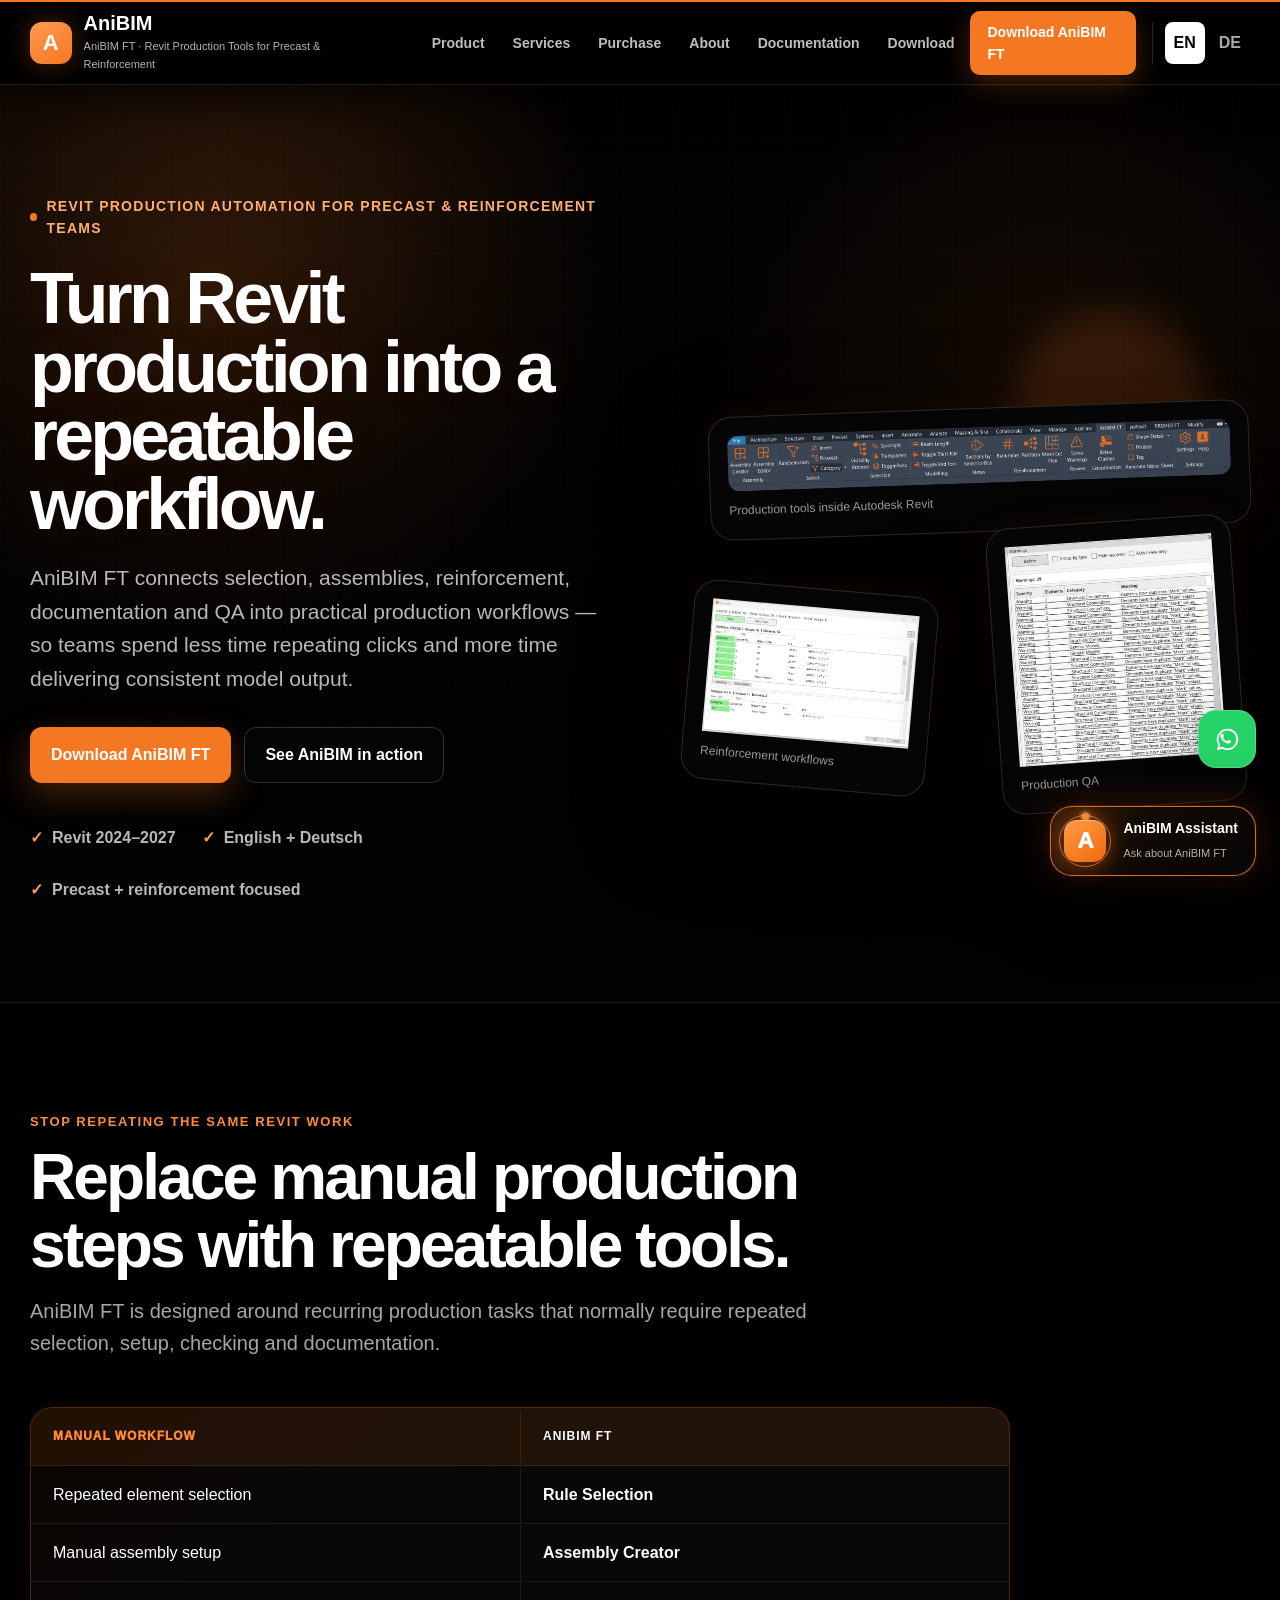
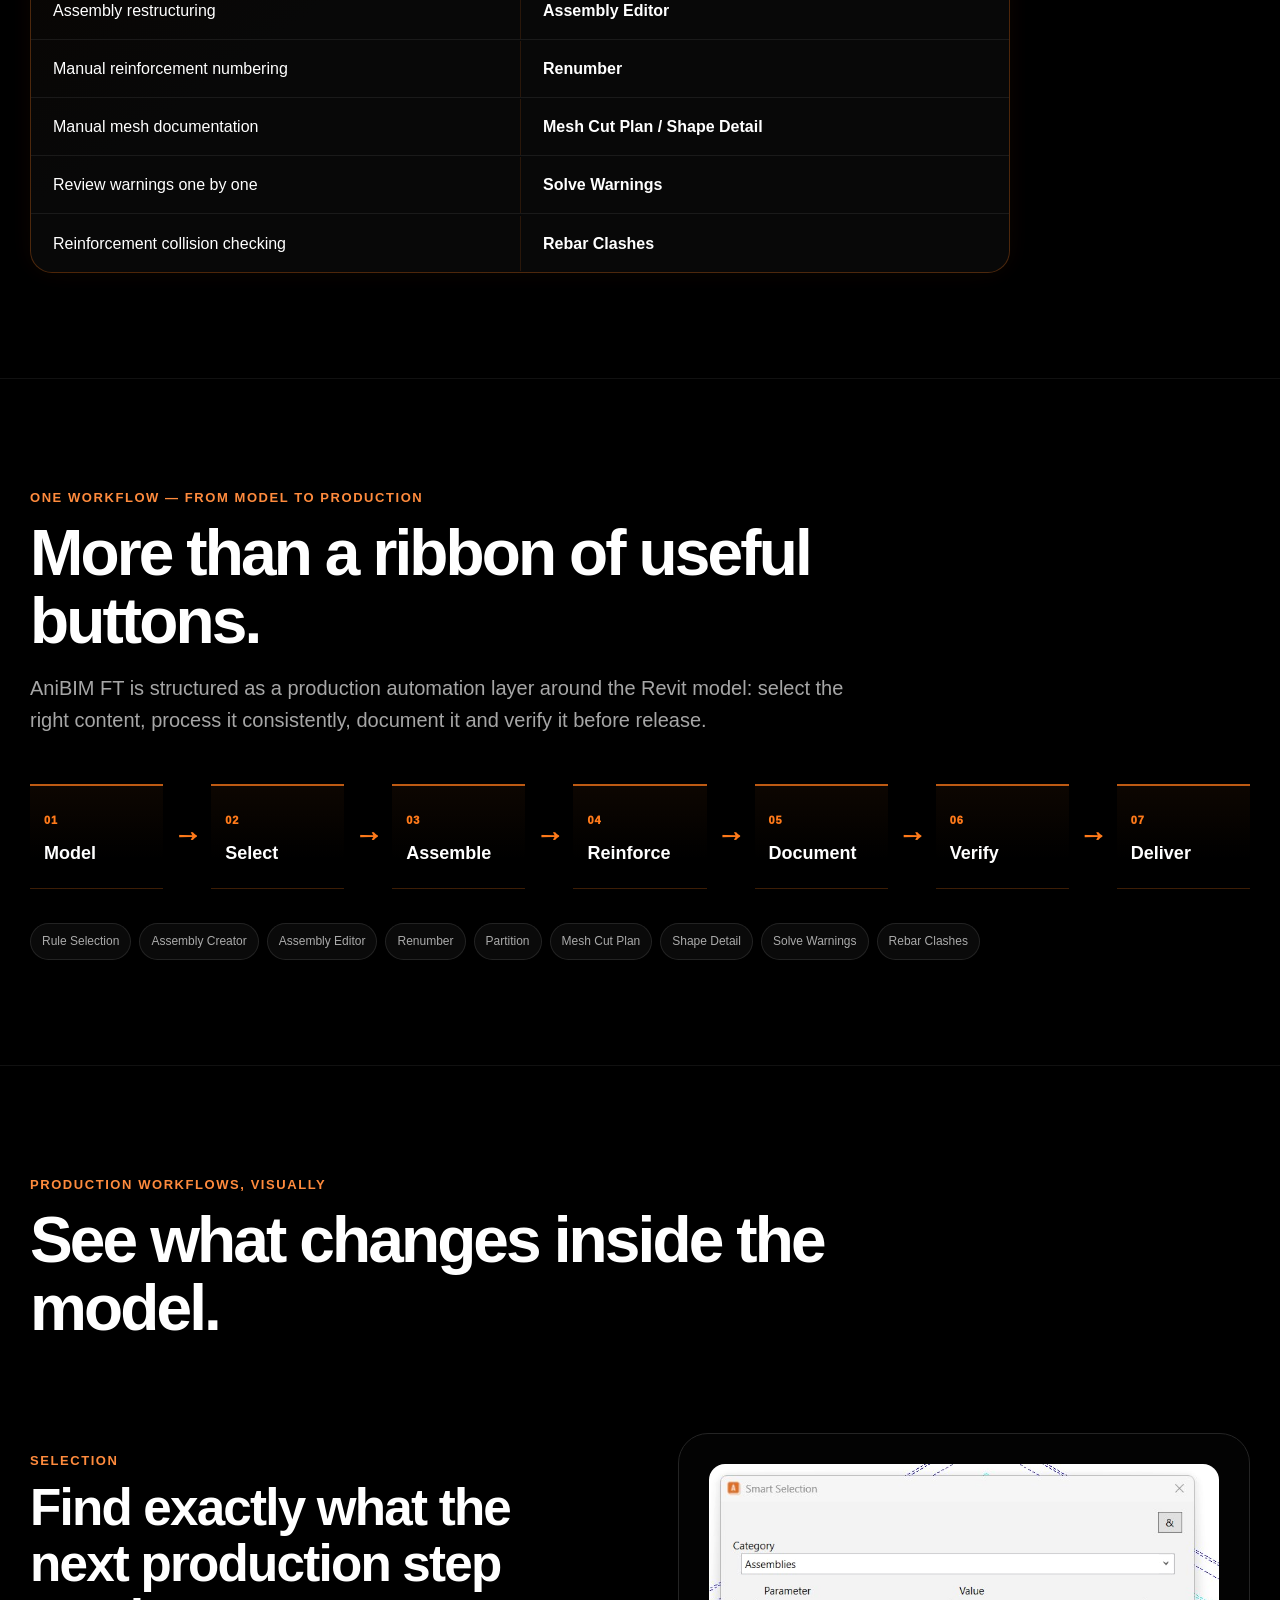
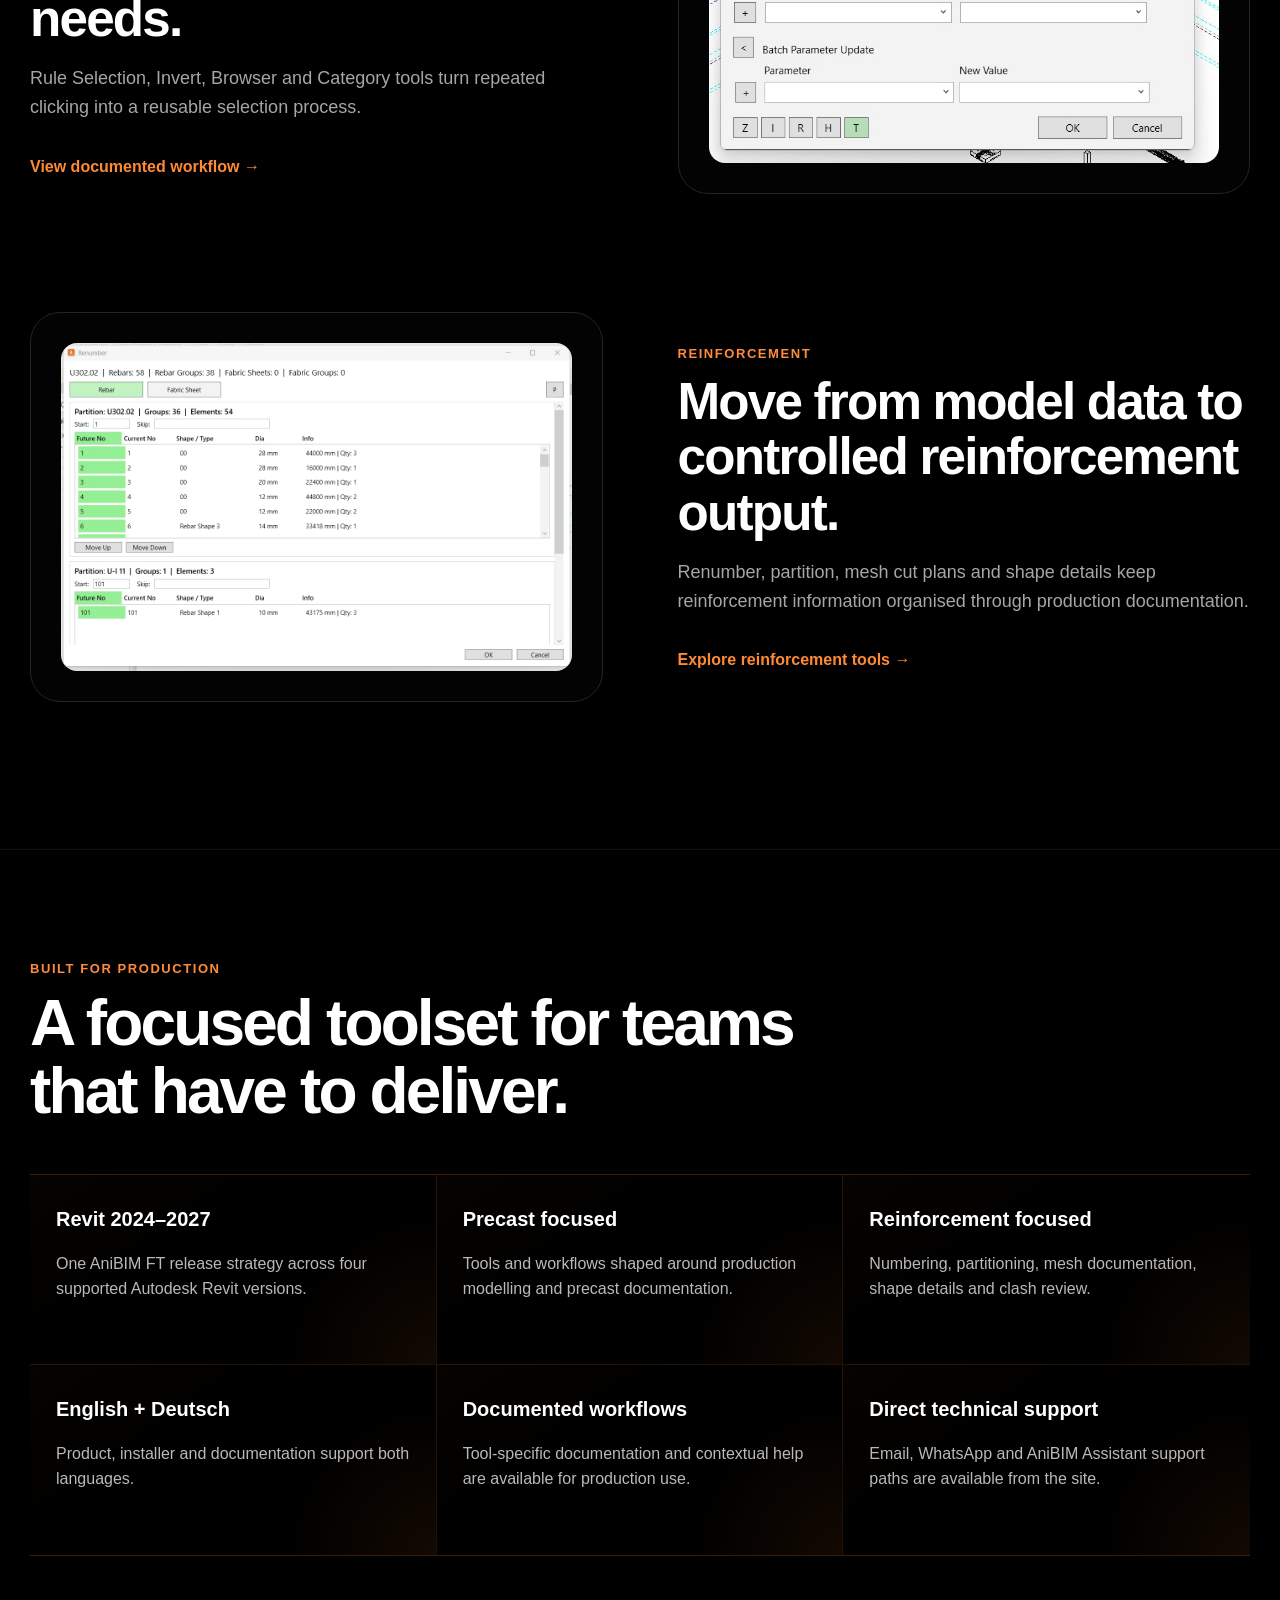
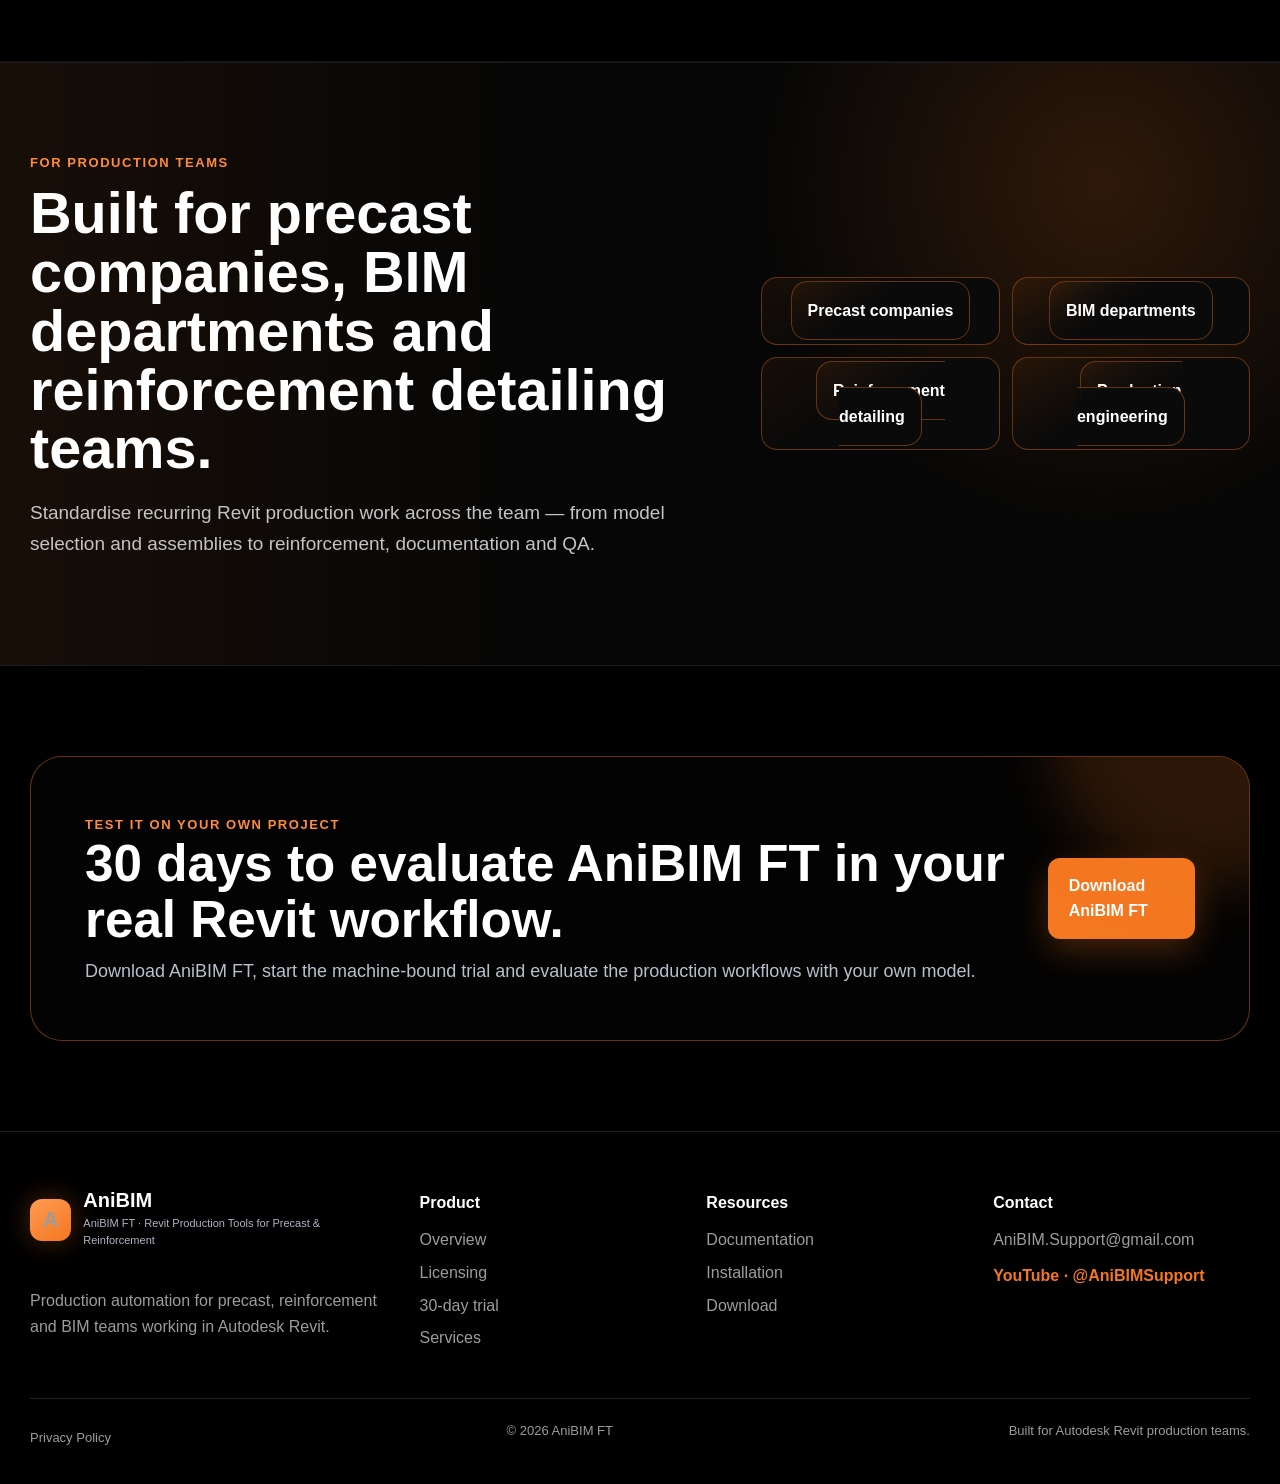
==== commit 5540b721: "Add files via upload download improved 1" ====
--- a/index.html
+++ b/index.html
@@ -28,9 +28,7 @@
         <a class="nav-link" data-keep-lang="true" href="about.html"><span data-lang="en">About</span><span data-lang="de">Über uns</span></a>
         <a class="nav-link" data-keep-lang="true" href="docs.html"><span data-lang="en">Documentation</span><span data-lang="de">Dokumentation</span></a>
         <a class="nav-link" data-keep-lang="true" href="download.html"><span data-lang="en">Download</span><span data-lang="de">Download</span></a>
-        <a class="nav-link cta" href="https://github.com/AniBIMSupport/AniBIM-FT-Help/releases/download/v1.0.0/AniBIM_FT_1.0.0_Setup.exe">
-          <span data-lang="en">Download</span><span data-lang="de">Download</span>
-        </a>
+        <a class="nav-link cta" href="https://github.com/AniBIMSupport/AniBIM-FT-Help/releases/download/v1.0.0/AniBIM_FT_1.0.0_Setup.exe" download><span data-lang="en">Download AniBIM FT</span><span data-lang="de">AniBIM FT herunterladen</span></a>
       </nav>
       <div class="lang">
         <button aria-label="Switch to English" data-switch-lang="en" onclick="setLanguage('en')" type="button">EN</button>
--- a/assets/site.css
+++ b/assets/site.css
@@ -916,3 +916,179 @@
     border-radius:13px!important;
   }
 }
+
+
+/* V24 — commercial positioning / production workflow homepage */
+.home-hero-v24 .hero-inner{align-items:center}
+.home-hero-v24 h1{font-size:clamp(56px,5.6vw,88px);line-height:.96;letter-spacing:-.052em;max-width:880px}
+.home-hero-v24 .lead{max-width:790px}
+.home-hero-v24 .hero-proof{max-width:860px}
+
+.manual-vs-anibim{background:#050505}
+.comparison-table{
+  max-width:980px;
+  margin-top:34px;
+  border:1px solid rgba(255,122,26,.28);
+  border-radius:22px;
+  overflow:hidden;
+  background:linear-gradient(145deg,rgba(255,122,26,.035),#080808 35%);
+  box-shadow:0 24px 70px rgba(0,0,0,.34),0 0 28px rgba(255,122,26,.06);
+}
+.comparison-row{
+  display:grid;
+  grid-template-columns:1fr 1fr;
+  min-height:58px;
+  align-items:center;
+  border-bottom:1px solid rgba(255,255,255,.075);
+}
+.comparison-row:last-child{border-bottom:0}
+.comparison-row>div{padding:15px 22px}
+.comparison-row>div+div{
+  border-left:1px solid rgba(255,122,26,.14);
+  color:#fff;
+  font-weight:850;
+}
+.comparison-head{
+  background:rgba(255,122,26,.10);
+  color:#ff8a34;
+  text-transform:uppercase;
+  letter-spacing:.08em;
+  font-size:12px;
+  font-weight:950;
+}
+
+.production-story{overflow:hidden}
+.production-flow{
+  display:flex;
+  align-items:stretch;
+  justify-content:space-between;
+  gap:10px;
+  margin:38px 0 26px;
+}
+.production-flow>div{
+  flex:1 1 0;
+  min-width:0;
+  padding:20px 14px;
+  border-top:2px solid rgba(255,122,26,.74);
+  border-bottom:1px solid rgba(255,122,26,.20);
+  background:linear-gradient(180deg,rgba(255,122,26,.05),transparent 72%);
+}
+.production-flow strong{display:block;font-size:18px;margin-top:8px}
+.flow-index{font-size:11px;color:#ff7a1a;font-weight:950;letter-spacing:.08em}
+.flow-arrow{align-self:center;color:#ff7a1a;font-size:28px;font-weight:950}
+.flow-tool-line{
+  display:flex;
+  flex-wrap:wrap;
+  gap:8px;
+  padding-top:8px;
+}
+.flow-tool-line span{
+  padding:8px 11px;
+  border:1px solid rgba(255,255,255,.10);
+  border-radius:999px;
+  color:#aaa;
+  font-size:12px;
+  background:#0a0a0a;
+}
+
+.proof-workflows .workflow{margin-top:34px}
+.proof-workflows .text-link{display:inline-block;margin-top:14px;color:#ff8a34;font-weight:850;text-decoration:none}
+.proof-workflows .text-link:hover{text-decoration:underline}
+
+.trust-grid{
+  display:grid;
+  grid-template-columns:repeat(3,minmax(0,1fr));
+  gap:0;
+  margin-top:34px;
+  border-top:1px solid rgba(255,122,26,.23);
+  border-bottom:1px solid rgba(255,122,26,.23);
+}
+.trust-grid article{
+  min-height:190px;
+  padding:28px 26px;
+  border-bottom:1px solid rgba(255,122,26,.14);
+  background:
+    radial-gradient(circle at 100% 100%,rgba(255,122,26,.075),transparent 34%),
+    linear-gradient(145deg,rgba(255,122,26,.022),transparent 40%);
+}
+.trust-grid article:not(:nth-child(3n)){border-right:1px solid rgba(255,122,26,.14)}
+.trust-grid article:nth-last-child(-n+3){border-bottom:0}
+.trust-grid strong{font-size:20px;display:block;margin-bottom:12px}
+.trust-grid p{color:#b9b9b9;line-height:1.6}
+
+.german-production-message{
+  padding:86px 0;
+  border-top:1px solid #1c1c1c;
+  border-bottom:1px solid #1c1c1c;
+  background:
+    radial-gradient(circle at 86% 20%,rgba(255,122,26,.16),transparent 29%),
+    linear-gradient(90deg,rgba(255,122,26,.07),transparent 42%),
+    #060606;
+}
+.german-message-inner{display:grid;grid-template-columns:1.15fr .85fr;gap:70px;align-items:center}
+.german-message-inner h2{font-size:clamp(42px,4.5vw,66px);line-height:1.02;margin:10px 0 18px}
+.german-message-inner p{max-width:760px;color:#c4c4c4;font-size:19px;line-height:1.65}
+.team-tags{display:grid;grid-template-columns:1fr 1fr;gap:12px}
+.team-tags span{
+  padding:20px 16px;
+  border:1px solid rgba(255,122,26,.37);
+  border-radius:16px;
+  background:linear-gradient(145deg,rgba(255,122,26,.07),#0a0a0a 44%);
+  font-weight:850;
+  text-align:center;
+}
+
+.trial-conversion-v24 .cta-box{border-color:rgba(255,122,26,.45);background:linear-gradient(135deg,rgba(255,122,26,.10),#090909 40%)}
+
+@media(max-width:980px){
+  .home-hero-v24 h1{font-size:clamp(48px,8vw,70px)}
+  .production-flow{display:grid;grid-template-columns:repeat(2,minmax(0,1fr));gap:10px}
+  .flow-arrow{display:none}
+  .trust-grid{grid-template-columns:repeat(2,minmax(0,1fr))}
+  .trust-grid article:not(:nth-child(3n)){border-right:0}
+  .trust-grid article:nth-child(odd){border-right:1px solid rgba(255,122,26,.14)}
+  .trust-grid article:nth-last-child(-n+3){border-bottom:1px solid rgba(255,122,26,.14)}
+  .trust-grid article:nth-last-child(-n+2){border-bottom:0}
+  .german-message-inner{grid-template-columns:1fr;gap:36px}
+}
+@media(max-width:640px){
+  .home-hero-v24 h1{font-size:clamp(43px,12vw,60px);overflow-wrap:anywhere}
+  .comparison-table{border-radius:16px}
+  .comparison-row{grid-template-columns:1fr}
+  .comparison-row>div+div{border-left:0;border-top:1px solid rgba(255,122,26,.12);padding-top:11px}
+  .comparison-row>div{padding:12px 16px}
+  .comparison-head{display:none}
+  .production-flow{grid-template-columns:1fr}
+  .production-flow>div{min-height:0}
+  .trust-grid{grid-template-columns:1fr}
+  .trust-grid article,
+  .trust-grid article:nth-child(odd),
+  .trust-grid article:not(:nth-child(3n)){border-right:0!important;border-bottom:1px solid rgba(255,122,26,.14)!important}
+  .trust-grid article:last-child{border-bottom:0!important}
+  .german-production-message{padding:60px 0}
+  .german-message-inner h2{font-size:40px}
+  .team-tags{grid-template-columns:1fr}
+}
+
+
+/* V25 direct download / automatic trial */
+.download-hero-v25{
+  padding:92px 0 82px;
+  background:
+    radial-gradient(circle at 80% 18%,rgba(255,122,26,.15),transparent 31%),
+    linear-gradient(90deg,rgba(255,122,26,.07),transparent 42%),
+    #050505;
+}
+.download-hero-v25 h1{max-width:980px;font-size:clamp(50px,5vw,76px);line-height:1;letter-spacing:-.045em;margin:18px 0 22px}
+.download-hero-v25 .lead{max-width:900px}
+.download-primary-v25{box-shadow:0 12px 34px rgba(255,122,26,.20)}
+.download-meta-v25{display:flex;flex-wrap:wrap;gap:10px;margin-top:28px}
+.download-meta-v25 span{padding:8px 12px;border:1px solid rgba(255,122,26,.28);border-radius:999px;background:#0b0b0b;color:#ddd;font-size:13px;font-weight:800}
+.download-steps-v25{display:grid;grid-template-columns:repeat(4,minmax(0,1fr));gap:0;border-top:1px solid rgba(255,122,26,.22);border-bottom:1px solid rgba(255,122,26,.22);margin-top:34px}
+.download-steps-v25 article{padding:30px 25px;min-height:230px;background:radial-gradient(circle at 100% 100%,rgba(255,122,26,.075),transparent 35%)}
+.download-steps-v25 article:not(:last-child){border-right:1px solid rgba(255,122,26,.16)}
+.download-steps-v25 article>span{color:#ff7a1a;font-size:12px;font-weight:950;letter-spacing:.08em}
+.download-steps-v25 h3{font-size:24px;margin:18px 0 10px}
+.download-steps-v25 p{color:#bcbcbc;line-height:1.65}
+@media(max-width:900px){.download-steps-v25{grid-template-columns:repeat(2,minmax(0,1fr))}.download-steps-v25 article:nth-child(2){border-right:0}.download-steps-v25 article:nth-child(-n+2){border-bottom:1px solid rgba(255,122,26,.16)}}
+@media(max-width:640px){.download-hero-v25{padding:58px 0 50px}.download-hero-v25 h1{font-size:clamp(42px,12vw,58px)}.download-steps-v25{grid-template-columns:1fr}.download-steps-v25 article{min-height:0;border-right:0!important;border-bottom:1px solid rgba(255,122,26,.16)}.download-steps-v25 article:last-child{border-bottom:0}}
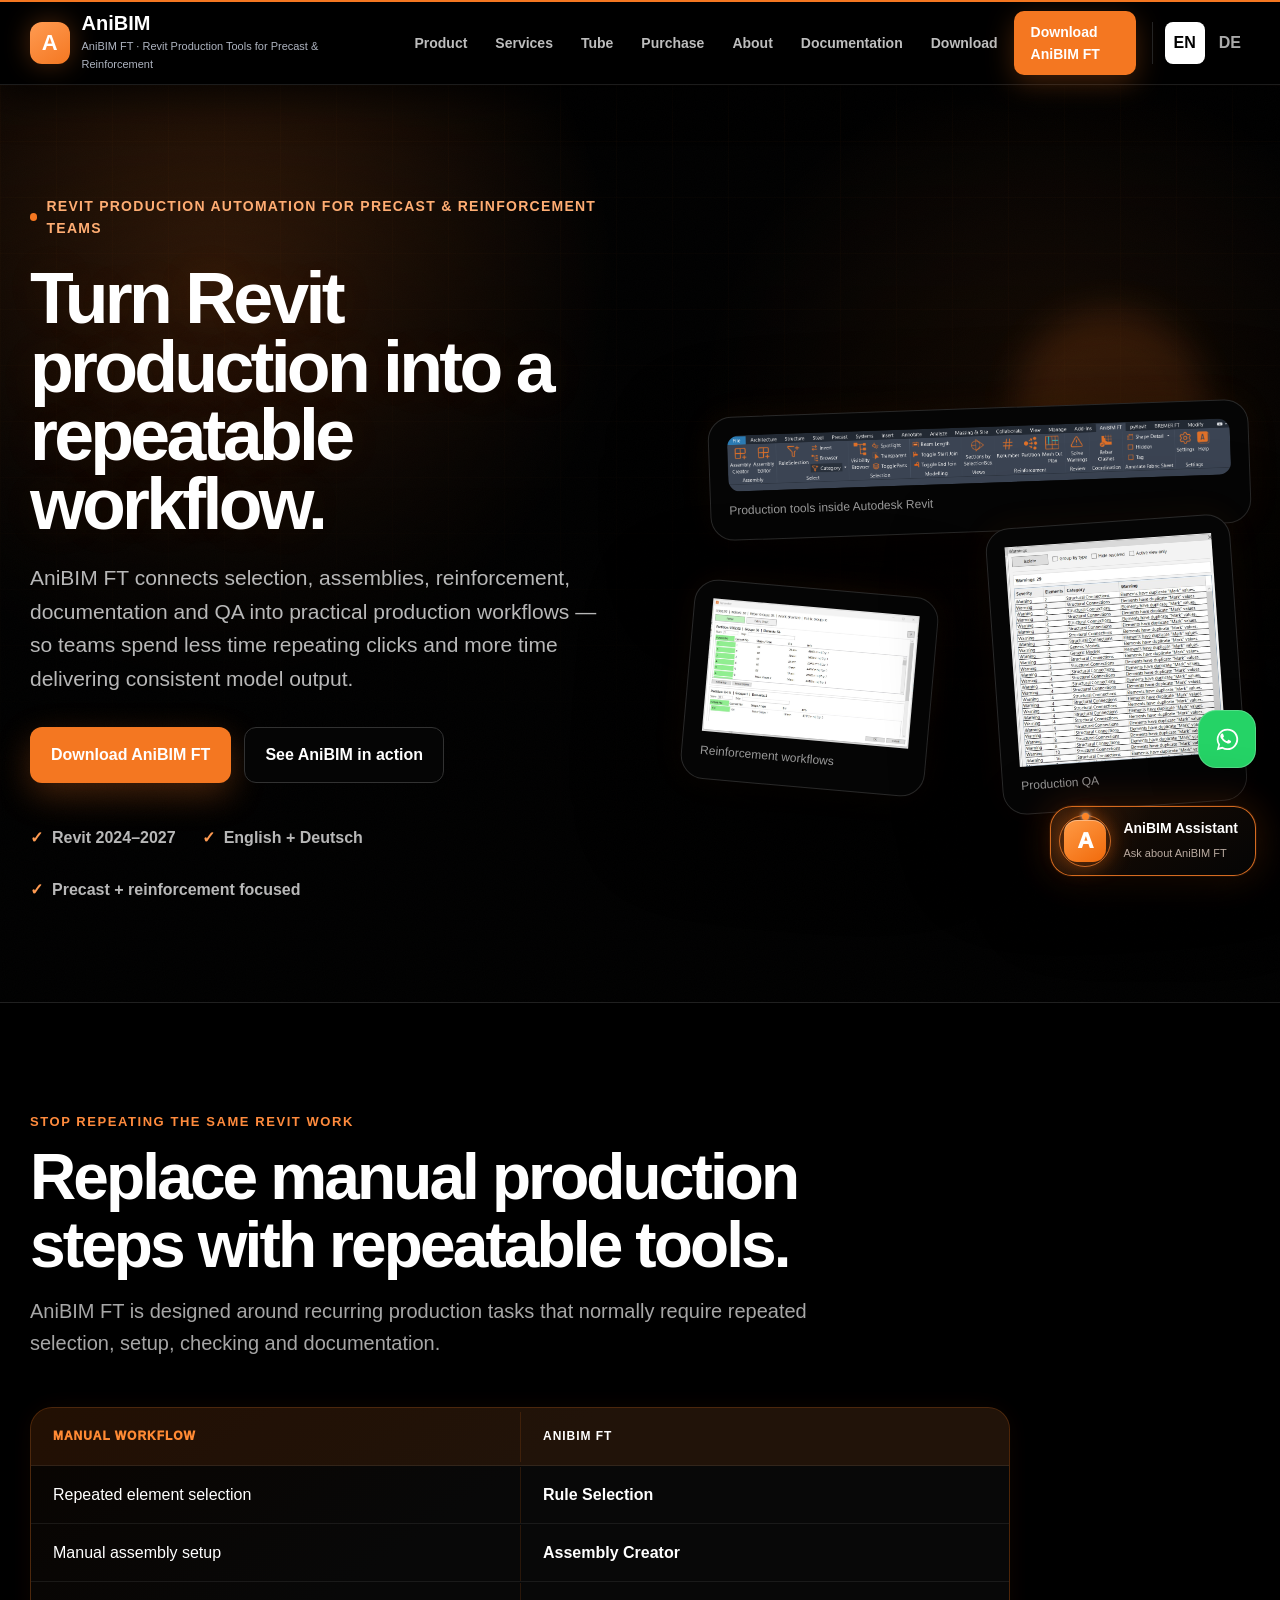
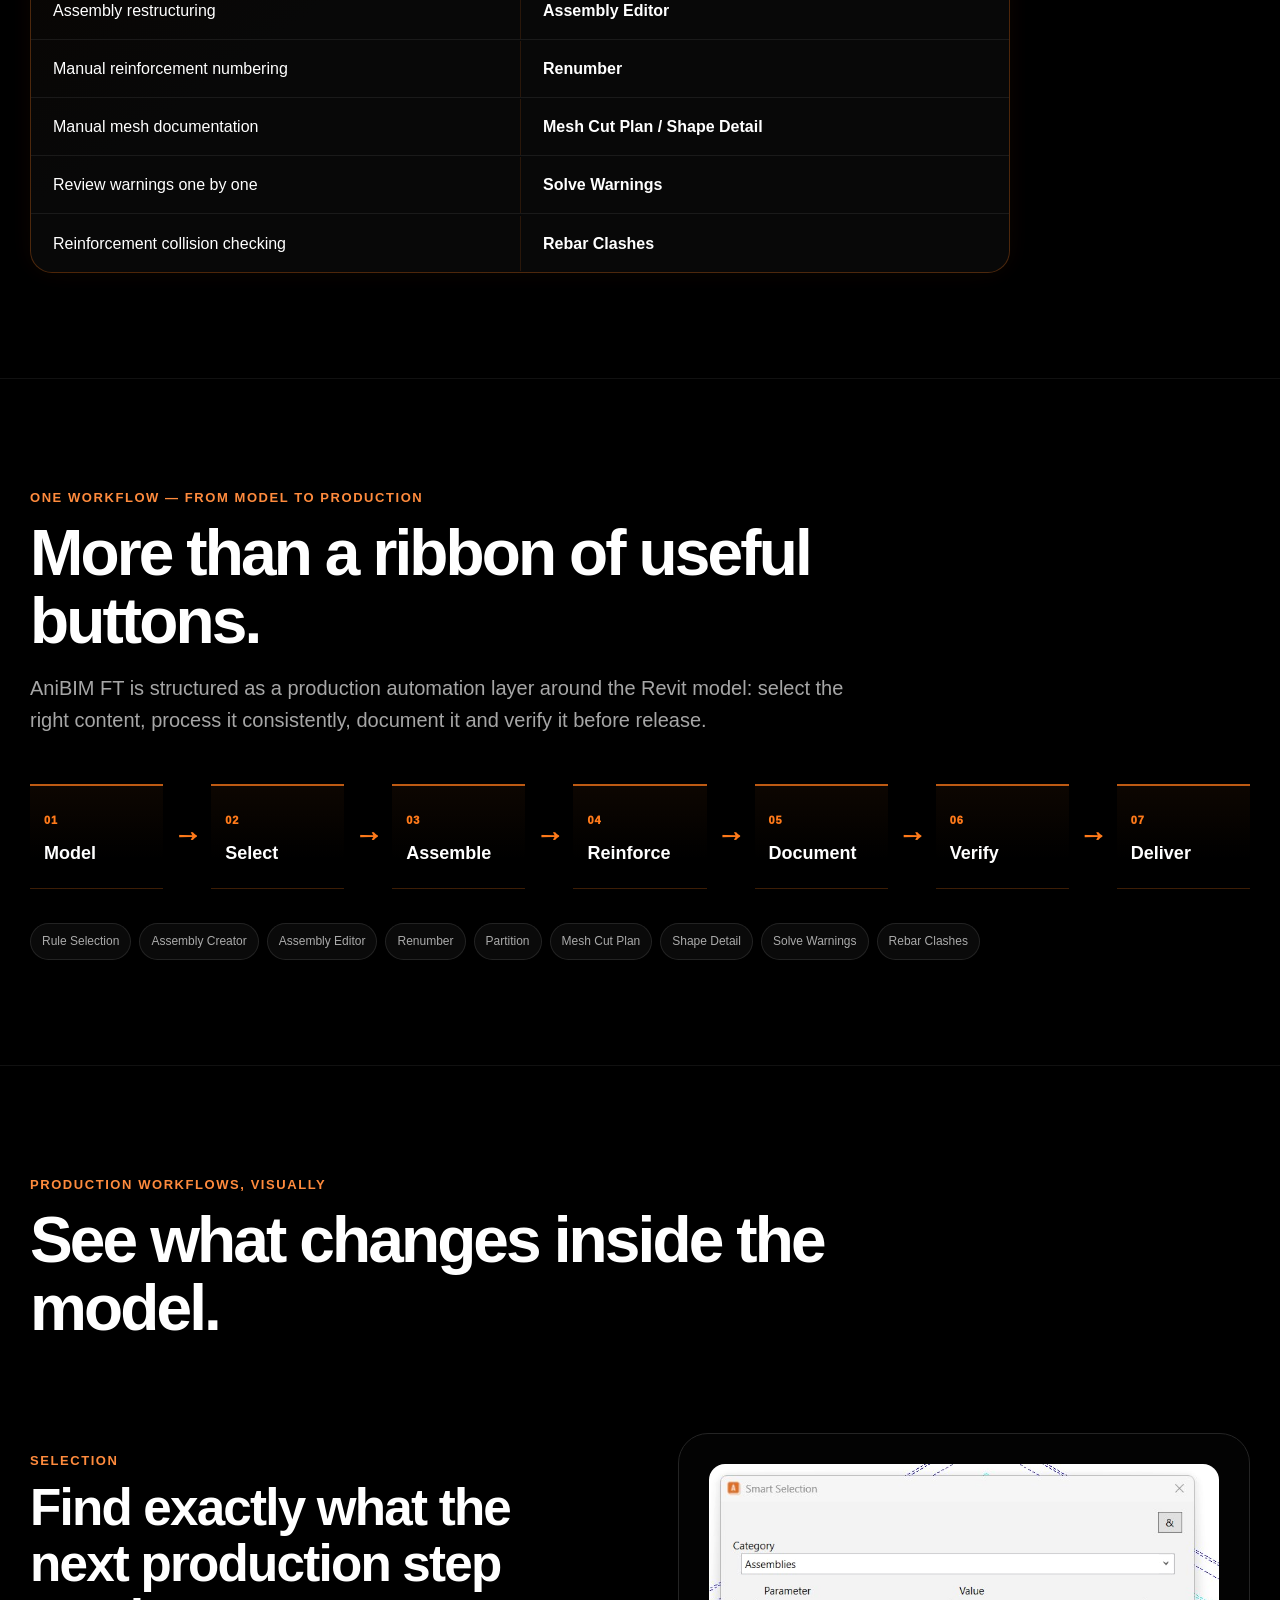
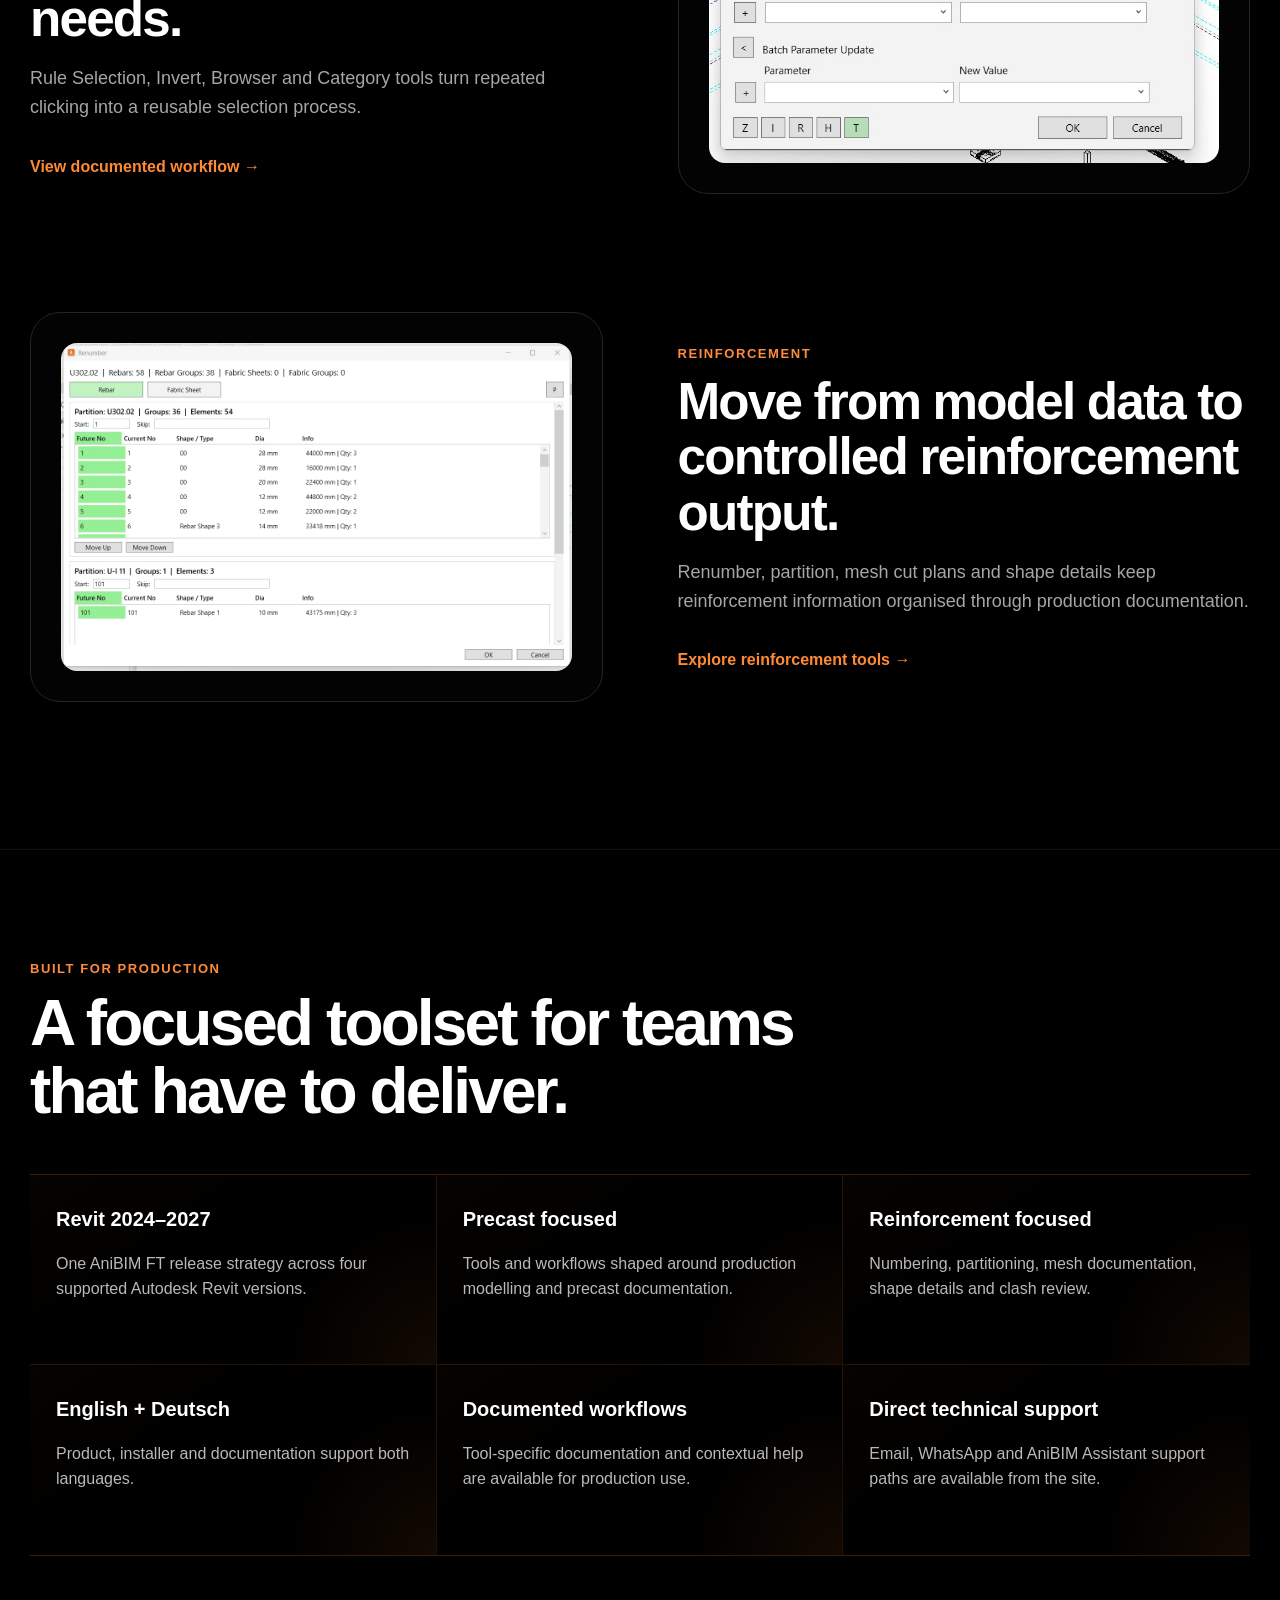
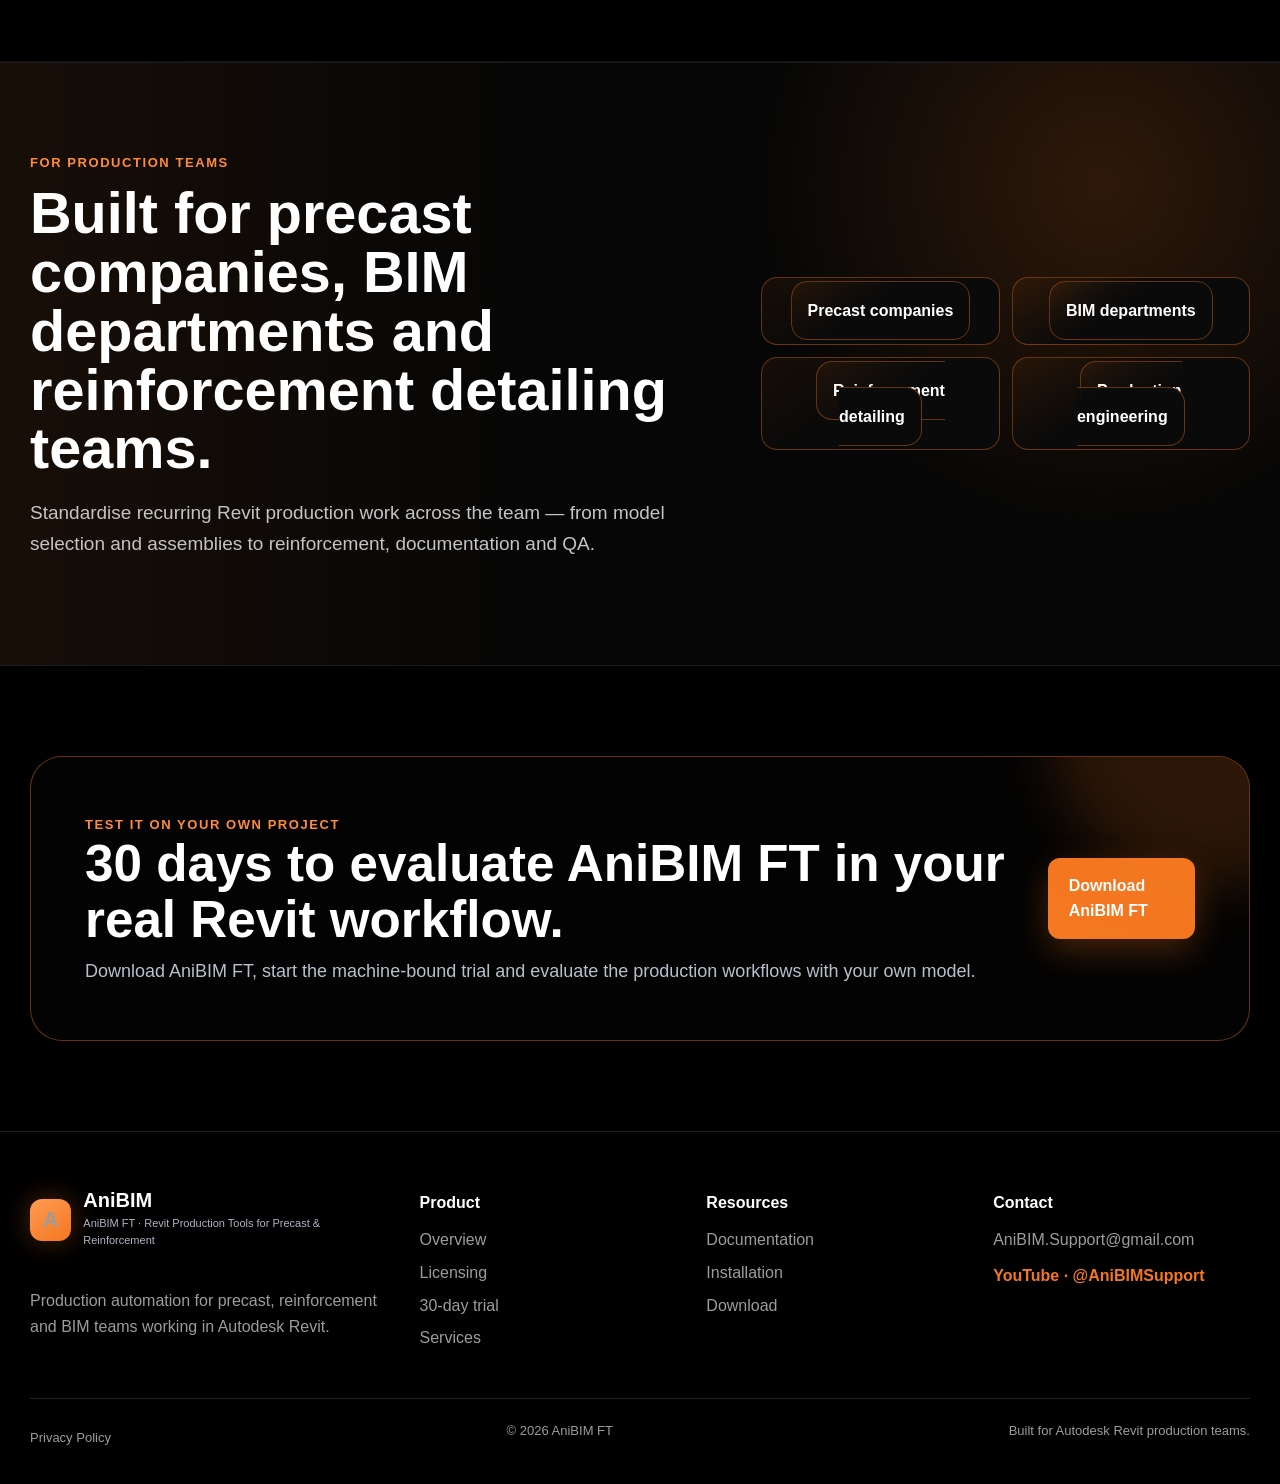
==== commit 58906a6c: "Add files via upload tube version 1" ====
--- a/index.html
+++ b/index.html
@@ -5,7 +5,7 @@
 <meta name="viewport" content="width=device-width,initial-scale=1"/>
 <meta name="description" content="AniBIM FT — Revit production automation and production tools for precast, reinforcement and BIM teams. Autodesk Revit 2024–2027, English and German."/>
 <title>AniBIM FT — Revit Production Tools for Precast & Reinforcement</title>
-<link href="assets/site.css?v=25" rel="stylesheet"/>
+<link href="assets/site.css?v=28" rel="stylesheet"/>
 </head>
 <body class="lang-en home-v24">
 <header class="site-header">
@@ -23,7 +23,7 @@
     <div class="nav-wrap">
       <nav class="nav-links">
         <a class="nav-link" data-keep-lang="true" href="product.html"><span data-lang="en">Product</span><span data-lang="de">Produkt</span></a>
-        <a class="nav-link" data-keep-lang="true" href="service.html"><span data-lang="en">Services</span><span data-lang="de">Services</span></a>
+        <a class="nav-link" data-keep-lang="true" href="service.html"><span data-lang="en">Services</span><span data-lang="de">Services</span></a><a class="nav-link" data-keep-lang="true" href="tube.html"><span data-lang="en">Tube</span><span data-lang="de">Tube</span></a>
         <a class="nav-link" data-keep-lang="true" href="pricing.html"><span data-lang="en">Purchase</span><span data-lang="de">Kaufen</span></a>
         <a class="nav-link" data-keep-lang="true" href="about.html"><span data-lang="en">About</span><span data-lang="de">Über uns</span></a>
         <a class="nav-link" data-keep-lang="true" href="docs.html"><span data-lang="en">Documentation</span><span data-lang="de">Dokumentation</span></a>
--- a/assets/site.css
+++ b/assets/site.css
@@ -1092,3 +1092,6 @@
 .download-steps-v25 p{color:#bcbcbc;line-height:1.65}
 @media(max-width:900px){.download-steps-v25{grid-template-columns:repeat(2,minmax(0,1fr))}.download-steps-v25 article:nth-child(2){border-right:0}.download-steps-v25 article:nth-child(-n+2){border-bottom:1px solid rgba(255,122,26,.16)}}
 @media(max-width:640px){.download-hero-v25{padding:58px 0 50px}.download-hero-v25 h1{font-size:clamp(42px,12vw,58px)}.download-steps-v25{grid-template-columns:1fr}.download-steps-v25 article{min-height:0;border-right:0!important;border-bottom:1px solid rgba(255,122,26,.16)}.download-steps-v25 article:last-child{border-bottom:0}}
+
+/* V27 frictionless trial download */
+.direct-trial-card{display:flex;flex-direction:column;justify-content:center;align-items:flex-start;background:radial-gradient(circle at 100% 100%,rgba(255,122,26,.13),transparent 40%),#090909;border-color:rgba(255,122,26,.34);color:#fff}.direct-trial-card p{color:#bdbdbd}.direct-trial-card .btn{margin-top:12px;min-width:240px}.direct-trial-note{font-size:13px;margin-top:14px}
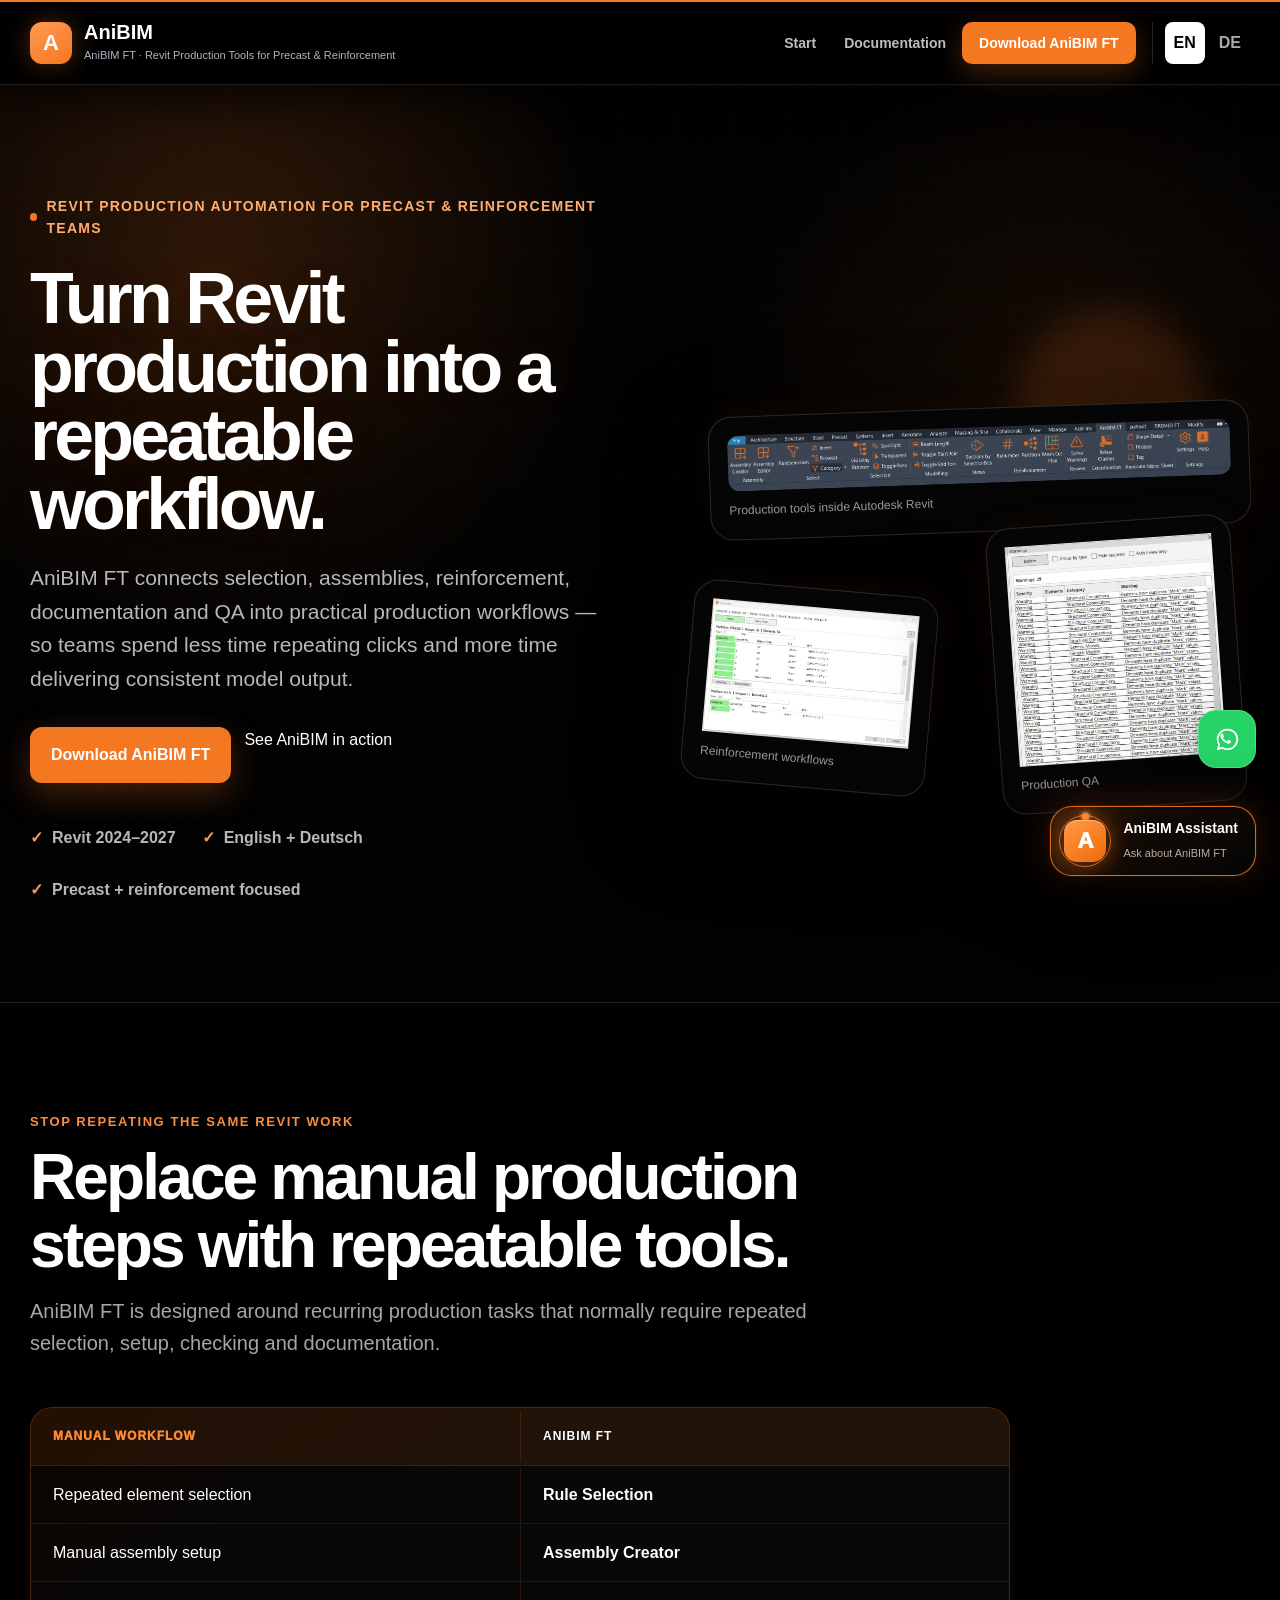
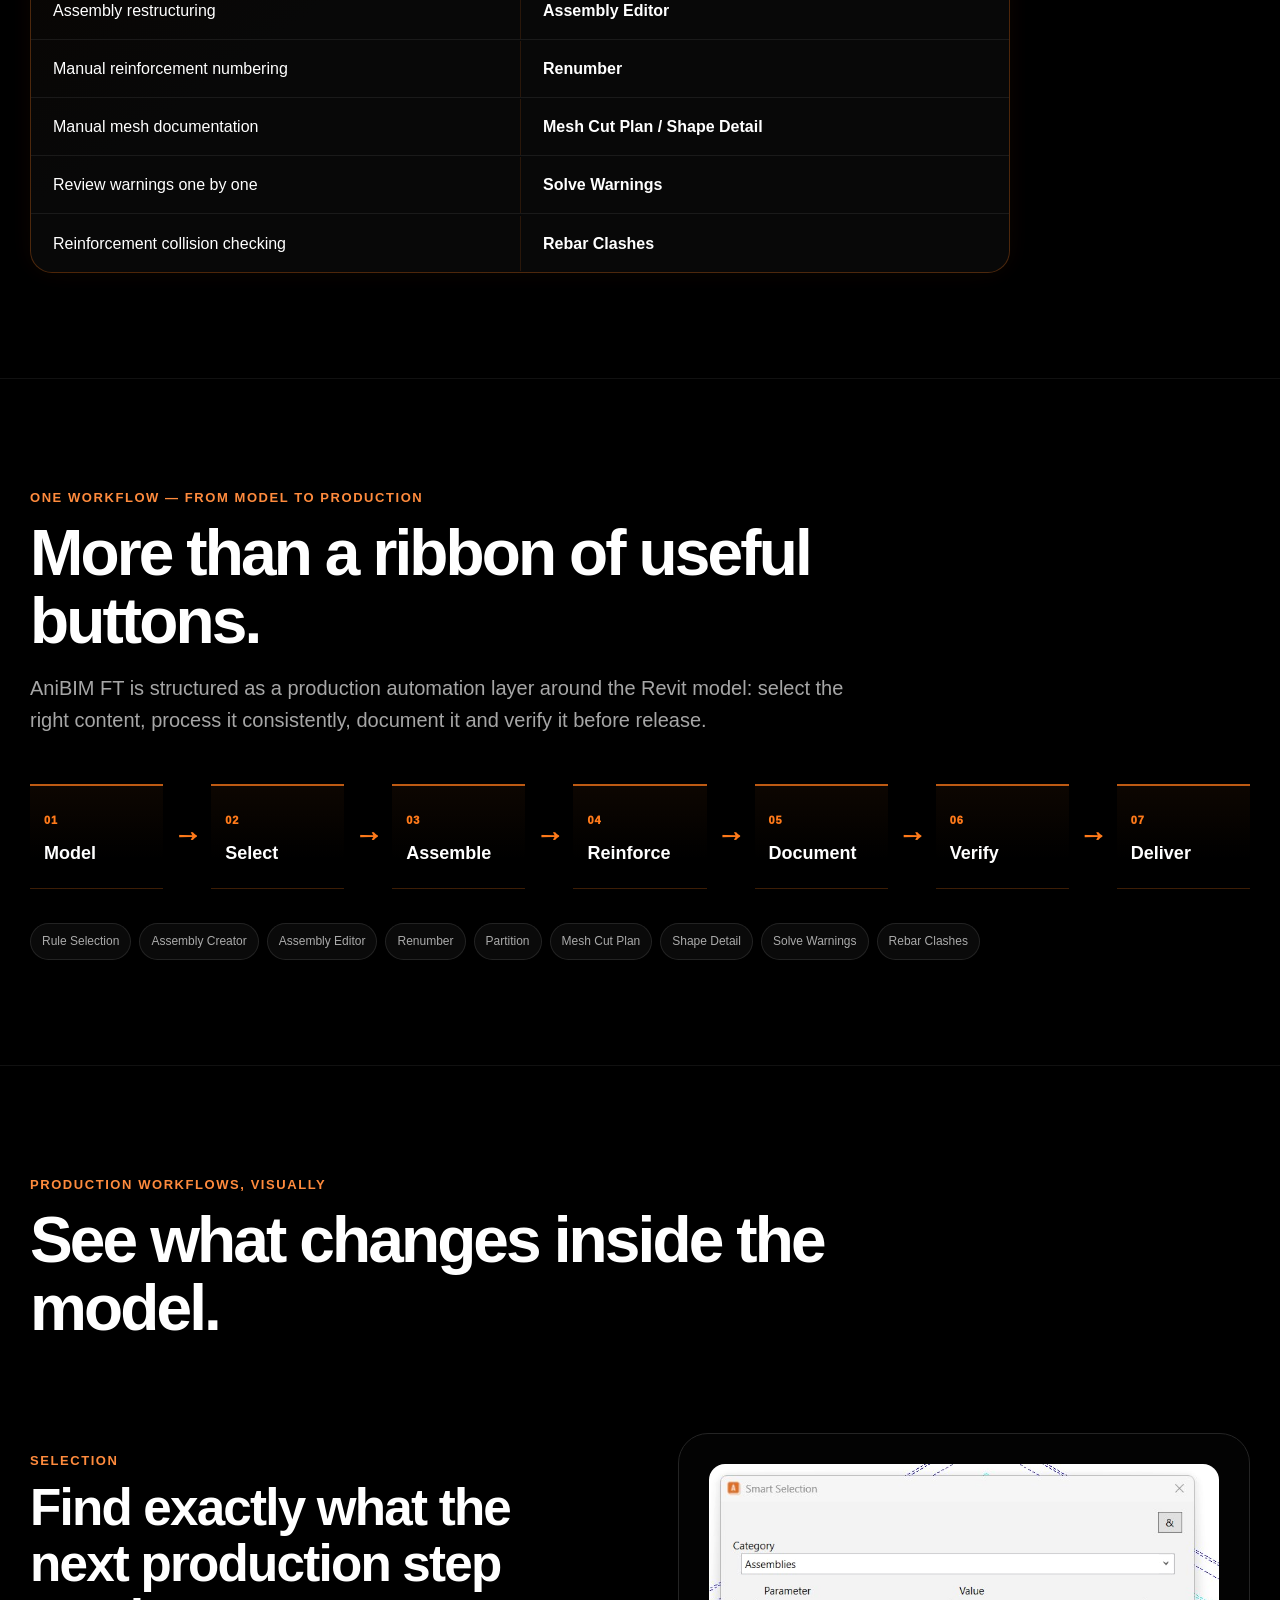
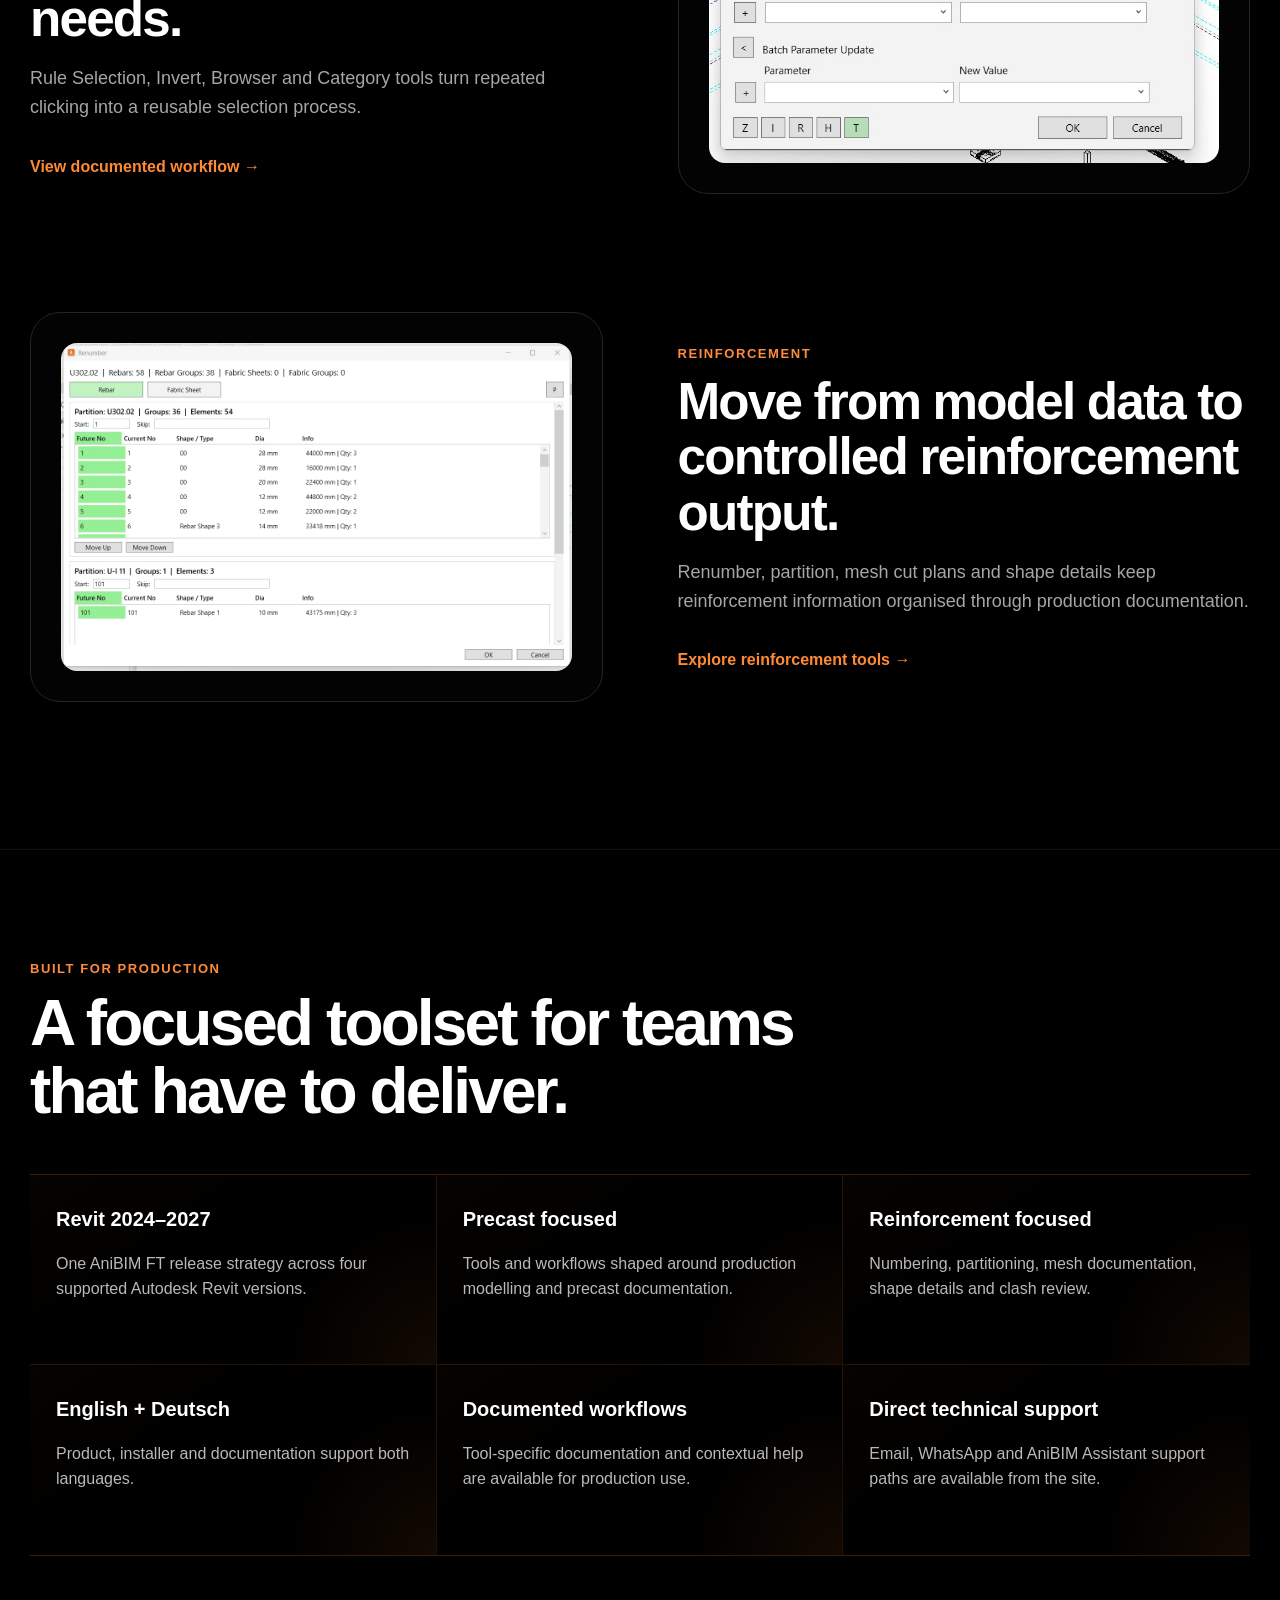
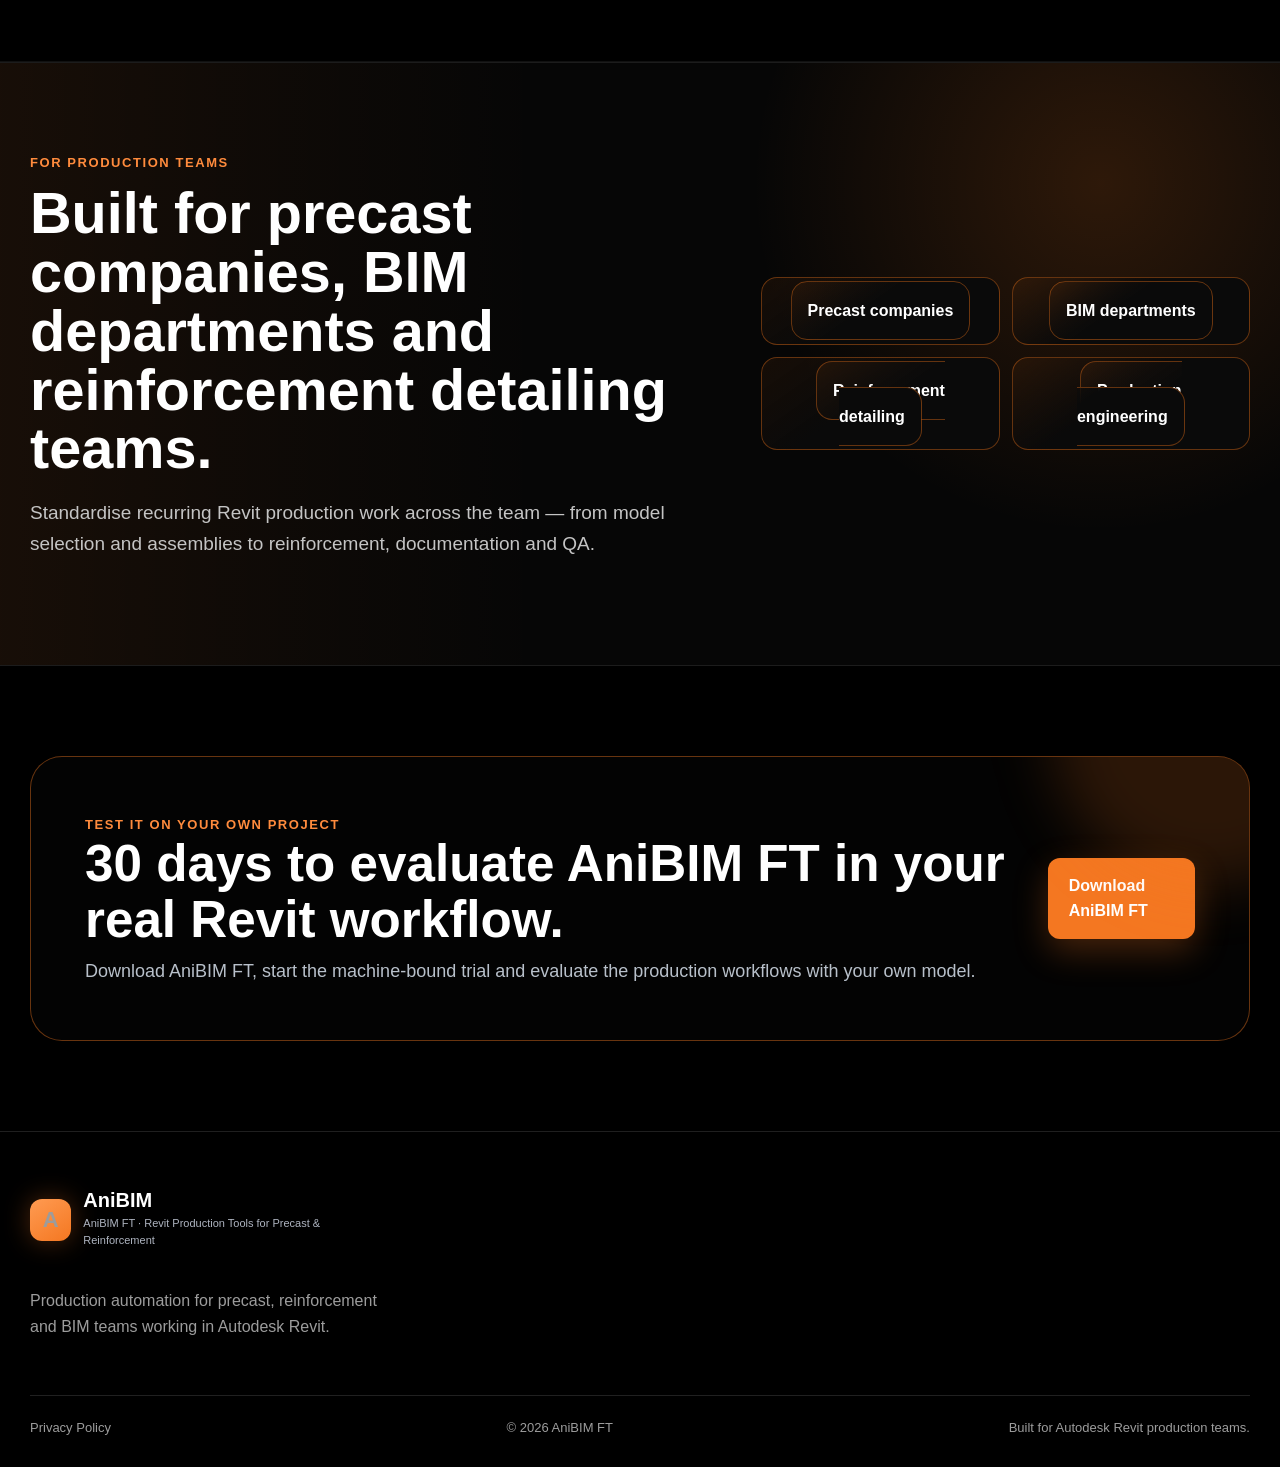
==== commit 2bd4e71a: "Add files via upload temporary commit 1" ====
--- a/index.html
+++ b/index.html
@@ -1,271 +1,241 @@
 <!DOCTYPE html>
+
 <html lang="en">
 <head>
 <meta charset="utf-8"/>
-<meta name="viewport" content="width=device-width,initial-scale=1"/>
-<meta name="description" content="AniBIM FT — Revit production automation and production tools for precast, reinforcement and BIM teams. Autodesk Revit 2024–2027, English and German."/>
-<title>AniBIM FT — Revit Production Tools for Precast & Reinforcement</title>
-<link href="assets/site.css?v=28" rel="stylesheet"/>
+<meta content="width=device-width,initial-scale=1" name="viewport"/>
+<meta content="AniBIM FT — Revit production automation and production tools for precast, reinforcement and BIM teams. Autodesk Revit 2024–2027, English and German." name="description"/>
+<title>AniBIM FT — Revit Production Tools for Precast &amp; Reinforcement</title>
+<link href="assets/site.css?v=29" rel="stylesheet"/>
 </head>
 <body class="lang-en home-v24">
 <header class="site-header">
-  <div class="shell navbar">
-    <a class="brand" data-keep-lang="true" href="index.html">
-      <span class="mark">A</span>
-      <span>
-        <strong>AniBIM</strong>
-        <small>
-          <span data-lang="en">AniBIM FT · Revit Production Tools for Precast & Reinforcement</span>
-          <span data-lang="de">AniBIM FT · Revit-Produktionswerkzeuge für Fertigteil & Bewehrung</span>
-        </small>
-      </span>
-    </a>
-    <div class="nav-wrap">
-      <nav class="nav-links">
-        <a class="nav-link" data-keep-lang="true" href="product.html"><span data-lang="en">Product</span><span data-lang="de">Produkt</span></a>
-        <a class="nav-link" data-keep-lang="true" href="service.html"><span data-lang="en">Services</span><span data-lang="de">Services</span></a><a class="nav-link" data-keep-lang="true" href="tube.html"><span data-lang="en">Tube</span><span data-lang="de">Tube</span></a>
-        <a class="nav-link" data-keep-lang="true" href="pricing.html"><span data-lang="en">Purchase</span><span data-lang="de">Kaufen</span></a>
-        <a class="nav-link" data-keep-lang="true" href="about.html"><span data-lang="en">About</span><span data-lang="de">Über uns</span></a>
-        <a class="nav-link" data-keep-lang="true" href="docs.html"><span data-lang="en">Documentation</span><span data-lang="de">Dokumentation</span></a>
-        <a class="nav-link" data-keep-lang="true" href="download.html"><span data-lang="en">Download</span><span data-lang="de">Download</span></a>
-        <a class="nav-link cta" href="https://github.com/AniBIMSupport/AniBIM-FT-Help/releases/download/v1.0.0/AniBIM_FT_1.0.0_Setup.exe" download><span data-lang="en">Download AniBIM FT</span><span data-lang="de">AniBIM FT herunterladen</span></a>
-      </nav>
-      <div class="lang">
-        <button aria-label="Switch to English" data-switch-lang="en" onclick="setLanguage('en')" type="button">EN</button>
-        <button aria-label="Zur deutschen Sprache wechseln" data-switch-lang="de" onclick="setLanguage('de')" type="button">DE</button>
-      </div>
-    </div>
-  </div>
+<div class="shell navbar">
+<a class="brand" data-keep-lang="true" href="index.html">
+<span class="mark">A</span>
+<span>
+<strong>AniBIM</strong>
+<small>
+<span data-lang="en">AniBIM FT · Revit Production Tools for Precast &amp; Reinforcement</span>
+<span data-lang="de">AniBIM FT · Revit-Produktionswerkzeuge für Fertigteil &amp; Bewehrung</span>
+</small>
+</span>
+</a>
+<div class="nav-wrap">
+<nav class="nav-links"><a class="nav-link" data-keep-lang="true" href="index.html"><span data-lang="en">Start</span><span data-lang="de">Start</span></a><a class="nav-link" data-keep-lang="true" href="docs.html"><span data-lang="en">Documentation</span><span data-lang="de">Dokumentation</span></a><a class="nav-link cta" download="" href="https://github.com/AniBIMSupport/AniBIM-FT-Help/releases/download/v1.0.0/AniBIM_FT_1.0.0_Setup.exe"><span data-lang="en">Download AniBIM FT</span><span data-lang="de">AniBIM FT herunterladen</span></a></nav>
+<div class="lang">
+<button aria-label="Switch to English" data-switch-lang="en" onclick="setLanguage('en')" type="button">EN</button>
+<button aria-label="Zur deutschen Sprache wechseln" data-switch-lang="de" onclick="setLanguage('de')" type="button">DE</button>
+</div>
+</div>
+</div>
 </header>
-
 <main>
 <section class="hero home-hero-v24">
-  <div class="shell hero-inner">
-    <div>
-      <span class="eyebrow">
-        <span data-lang="en">Revit production automation for precast & reinforcement teams</span>
-        <span data-lang="de">Revit-Automatisierung für Fertigteil- & Bewehrungsteams</span>
-      </span>
-      <h1>
-        <span data-lang="en">Turn Revit production into a repeatable workflow.</span>
-        <span data-lang="de">Machen Sie Revit-Produktion zu einem reproduzierbaren Workflow.</span>
-      </h1>
-      <p class="lead">
-        <span data-lang="en">AniBIM FT connects selection, assemblies, reinforcement, documentation and QA into practical production workflows — so teams spend less time repeating clicks and more time delivering consistent model output.</span>
-        <span data-lang="de">AniBIM FT verbindet Auswahl, Baugruppen, Bewehrung, Dokumentation und QA zu praxisnahen Produktionsabläufen — damit Teams weniger Zeit mit wiederholten Klicks verbringen und konsistentere Modellergebnisse liefern.</span>
-      </p>
-      <div class="hero-actions">
-        <a class="btn primary" href="https://github.com/AniBIMSupport/AniBIM-FT-Help/releases/download/v1.0.0/AniBIM_FT_1.0.0_Setup.exe">
-          <span data-lang="en">Download AniBIM FT</span>
-          <span data-lang="de">AniBIM FT herunterladen</span>
-        </a>
-        <a class="btn secondary" data-keep-lang="true" href="product.html">
-          <span data-lang="en">See AniBIM in action</span>
-          <span data-lang="de">AniBIM in Aktion</span>
-        </a>
-      </div>
-      <div class="hero-proof">
-        <span class="proof-item"><span class="proof-check" aria-hidden="true">✓</span><span>Revit 2024–2027</span></span>
-        <span class="proof-item"><span class="proof-check" aria-hidden="true">✓</span><span><span data-lang="en">English + Deutsch</span><span data-lang="de">Englisch + Deutsch</span></span></span>
-        <span class="proof-item"><span class="proof-check" aria-hidden="true">✓</span><span><span data-lang="en">Precast + reinforcement focused</span><span data-lang="de">Fertigteil + Bewehrung im Fokus</span></span></span>
-      </div>
-    </div>
-    <div class="hero-art">
-      <div class="orb a"></div><div class="orb b"></div>
-      <div class="float-card ribbon">
-        <img alt="AniBIM FT ribbon in Autodesk Revit" data-lang-image="ribbon" src="assets/ribbon_en.png"/>
-        <div class="label">
-          <span data-lang="en">Production tools inside Autodesk Revit</span>
-          <span data-lang="de">Produktionswerkzeuge direkt in Autodesk Revit</span>
-        </div>
-      </div>
-      <div class="float-card small one">
-        <img alt="Reinforcement numbering workflow" src="assets/renumber.jpg"/>
-        <div class="label"><span data-lang="en">Reinforcement workflows</span><span data-lang="de">Bewehrungsabläufe</span></div>
-      </div>
-      <div class="float-card small two">
-        <img alt="Revit warning review" src="assets/warnings_panel.jpg"/>
-        <div class="label"><span data-lang="en">Production QA</span><span data-lang="de">Produktions-QA</span></div>
-      </div>
-    </div>
-  </div>
-</section>
-
+<div class="shell hero-inner">
+<div>
+<span class="eyebrow">
+<span data-lang="en">Revit production automation for precast &amp; reinforcement teams</span>
+<span data-lang="de">Revit-Automatisierung für Fertigteil- &amp; Bewehrungsteams</span>
+</span>
+<h1>
+<span data-lang="en">Turn Revit production into a repeatable workflow.</span>
+<span data-lang="de">Machen Sie Revit-Produktion zu einem reproduzierbaren Workflow.</span>
+</h1>
+<p class="lead">
+<span data-lang="en">AniBIM FT connects selection, assemblies, reinforcement, documentation and QA into practical production workflows — so teams spend less time repeating clicks and more time delivering consistent model output.</span>
+<span data-lang="de">AniBIM FT verbindet Auswahl, Baugruppen, Bewehrung, Dokumentation und QA zu praxisnahen Produktionsabläufen — damit Teams weniger Zeit mit wiederholten Klicks verbringen und konsistentere Modellergebnisse liefern.</span>
+</p>
+<div class="hero-actions">
+<a class="btn primary" href="https://github.com/AniBIMSupport/AniBIM-FT-Help/releases/download/v1.0.0/AniBIM_FT_1.0.0_Setup.exe">
+<span data-lang="en">Download AniBIM FT</span>
+<span data-lang="de">AniBIM FT herunterladen</span>
+</a>
+
+<span data-lang="en">See AniBIM in action</span>
+<span data-lang="de">AniBIM in Aktion</span>
+
+</div>
+<div class="hero-proof">
+<span class="proof-item"><span aria-hidden="true" class="proof-check">✓</span><span>Revit 2024–2027</span></span>
+<span class="proof-item"><span aria-hidden="true" class="proof-check">✓</span><span><span data-lang="en">English + Deutsch</span><span data-lang="de">Englisch + Deutsch</span></span></span>
+<span class="proof-item"><span aria-hidden="true" class="proof-check">✓</span><span><span data-lang="en">Precast + reinforcement focused</span><span data-lang="de">Fertigteil + Bewehrung im Fokus</span></span></span>
+</div>
+</div>
+<div class="hero-art">
+<div class="orb a"></div><div class="orb b"></div>
+<div class="float-card ribbon">
+<img alt="AniBIM FT ribbon in Autodesk Revit" data-lang-image="ribbon" src="assets/ribbon_en.png"/>
+<div class="label">
+<span data-lang="en">Production tools inside Autodesk Revit</span>
+<span data-lang="de">Produktionswerkzeuge direkt in Autodesk Revit</span>
+</div>
+</div>
+<div class="float-card small one">
+<img alt="Reinforcement numbering workflow" src="assets/renumber.jpg"/>
+<div class="label"><span data-lang="en">Reinforcement workflows</span><span data-lang="de">Bewehrungsabläufe</span></div>
+</div>
+<div class="float-card small two">
+<img alt="Revit warning review" src="assets/warnings_panel.jpg"/>
+<div class="label"><span data-lang="en">Production QA</span><span data-lang="de">Produktions-QA</span></div>
+</div>
+</div>
+</div>
+</section>
 <section class="section manual-vs-anibim">
-  <div class="shell">
-    <div class="section-head">
-      <span class="kicker"><span data-lang="en">Stop repeating the same Revit work</span><span data-lang="de">Wiederholte Revit-Arbeit reduzieren</span></span>
-      <h2><span data-lang="en">Replace manual production steps with repeatable tools.</span><span data-lang="de">Manuelle Produktionsschritte durch reproduzierbare Werkzeuge ersetzen.</span></h2>
-      <p class="section-intro">
-        <span data-lang="en">AniBIM FT is designed around recurring production tasks that normally require repeated selection, setup, checking and documentation.</span>
-        <span data-lang="de">AniBIM FT ist auf wiederkehrende Produktionsaufgaben ausgelegt, die normalerweise wiederholte Auswahl, Einrichtung, Prüfung und Dokumentation erfordern.</span>
-      </p>
-    </div>
-    <div class="comparison-table" role="table" aria-label="Manual Revit workflow compared with AniBIM FT">
-      <div class="comparison-row comparison-head" role="row">
-        <div role="columnheader"><span data-lang="en">Manual workflow</span><span data-lang="de">Manueller Ablauf</span></div>
-        <div role="columnheader">AniBIM FT</div>
-      </div>
-      <div class="comparison-row" role="row"><div><span data-lang="en">Repeated element selection</span><span data-lang="de">Wiederholte Elementauswahl</span></div><div>Rule Selection</div></div>
-      <div class="comparison-row" role="row"><div><span data-lang="en">Manual assembly setup</span><span data-lang="de">Manuelle Baugruppenerstellung</span></div><div>Assembly Creator</div></div>
-      <div class="comparison-row" role="row"><div><span data-lang="en">Assembly restructuring</span><span data-lang="de">Baugruppen nachträglich umstrukturieren</span></div><div>Assembly Editor</div></div>
-      <div class="comparison-row" role="row"><div><span data-lang="en">Manual reinforcement numbering</span><span data-lang="de">Manuelle Bewehrungsnummerierung</span></div><div>Renumber</div></div>
-      <div class="comparison-row" role="row"><div><span data-lang="en">Manual mesh documentation</span><span data-lang="de">Manuelle Mattendokumentation</span></div><div>Mesh Cut Plan / Shape Detail</div></div>
-      <div class="comparison-row" role="row"><div><span data-lang="en">Review warnings one by one</span><span data-lang="de">Warnungen einzeln prüfen</span></div><div>Solve Warnings</div></div>
-      <div class="comparison-row" role="row"><div><span data-lang="en">Reinforcement collision checking</span><span data-lang="de">Bewehrungskollisionen prüfen</span></div><div>Rebar Clashes</div></div>
-    </div>
-  </div>
-</section>
-
+<div class="shell">
+<div class="section-head">
+<span class="kicker"><span data-lang="en">Stop repeating the same Revit work</span><span data-lang="de">Wiederholte Revit-Arbeit reduzieren</span></span>
+<h2><span data-lang="en">Replace manual production steps with repeatable tools.</span><span data-lang="de">Manuelle Produktionsschritte durch reproduzierbare Werkzeuge ersetzen.</span></h2>
+<p class="section-intro">
+<span data-lang="en">AniBIM FT is designed around recurring production tasks that normally require repeated selection, setup, checking and documentation.</span>
+<span data-lang="de">AniBIM FT ist auf wiederkehrende Produktionsaufgaben ausgelegt, die normalerweise wiederholte Auswahl, Einrichtung, Prüfung und Dokumentation erfordern.</span>
+</p>
+</div>
+<div aria-label="Manual Revit workflow compared with AniBIM FT" class="comparison-table" role="table">
+<div class="comparison-row comparison-head" role="row">
+<div role="columnheader"><span data-lang="en">Manual workflow</span><span data-lang="de">Manueller Ablauf</span></div>
+<div role="columnheader">AniBIM FT</div>
+</div>
+<div class="comparison-row" role="row"><div><span data-lang="en">Repeated element selection</span><span data-lang="de">Wiederholte Elementauswahl</span></div><div>Rule Selection</div></div>
+<div class="comparison-row" role="row"><div><span data-lang="en">Manual assembly setup</span><span data-lang="de">Manuelle Baugruppenerstellung</span></div><div>Assembly Creator</div></div>
+<div class="comparison-row" role="row"><div><span data-lang="en">Assembly restructuring</span><span data-lang="de">Baugruppen nachträglich umstrukturieren</span></div><div>Assembly Editor</div></div>
+<div class="comparison-row" role="row"><div><span data-lang="en">Manual reinforcement numbering</span><span data-lang="de">Manuelle Bewehrungsnummerierung</span></div><div>Renumber</div></div>
+<div class="comparison-row" role="row"><div><span data-lang="en">Manual mesh documentation</span><span data-lang="de">Manuelle Mattendokumentation</span></div><div>Mesh Cut Plan / Shape Detail</div></div>
+<div class="comparison-row" role="row"><div><span data-lang="en">Review warnings one by one</span><span data-lang="de">Warnungen einzeln prüfen</span></div><div>Solve Warnings</div></div>
+<div class="comparison-row" role="row"><div><span data-lang="en">Reinforcement collision checking</span><span data-lang="de">Bewehrungskollisionen prüfen</span></div><div>Rebar Clashes</div></div>
+</div>
+</div>
+</section>
 <section class="section alt production-story">
-  <div class="shell">
-    <div class="section-head">
-      <span class="kicker"><span data-lang="en">One workflow — from model to production</span><span data-lang="de">Ein Workflow — vom Modell bis zur Produktion</span></span>
-      <h2><span data-lang="en">More than a ribbon of useful buttons.</span><span data-lang="de">Mehr als nur eine Sammlung nützlicher Buttons.</span></h2>
-      <p class="section-intro">
-        <span data-lang="en">AniBIM FT is structured as a production automation layer around the Revit model: select the right content, process it consistently, document it and verify it before release.</span>
-        <span data-lang="de">AniBIM FT bildet eine Produktions-Automatisierungsschicht rund um das Revit-Modell: relevante Inhalte auswählen, konsistent verarbeiten, dokumentieren und vor der Freigabe prüfen.</span>
-      </p>
-    </div>
-    <div class="production-flow" aria-label="AniBIM production workflow">
-      <div><span class="flow-index">01</span><strong><span data-lang="en">Model</span><span data-lang="de">Modell</span></strong></div>
-      <span class="flow-arrow">→</span>
-      <div><span class="flow-index">02</span><strong><span data-lang="en">Select</span><span data-lang="de">Auswählen</span></strong></div>
-      <span class="flow-arrow">→</span>
-      <div><span class="flow-index">03</span><strong><span data-lang="en">Assemble</span><span data-lang="de">Baugruppen</span></strong></div>
-      <span class="flow-arrow">→</span>
-      <div><span class="flow-index">04</span><strong><span data-lang="en">Reinforce</span><span data-lang="de">Bewehren</span></strong></div>
-      <span class="flow-arrow">→</span>
-      <div><span class="flow-index">05</span><strong><span data-lang="en">Document</span><span data-lang="de">Dokumentieren</span></strong></div>
-      <span class="flow-arrow">→</span>
-      <div><span class="flow-index">06</span><strong><span data-lang="en">Verify</span><span data-lang="de">Prüfen</span></strong></div>
-      <span class="flow-arrow">→</span>
-      <div><span class="flow-index">07</span><strong><span data-lang="en">Deliver</span><span data-lang="de">Liefern</span></strong></div>
-    </div>
-    <div class="flow-tool-line">
-      <span>Rule Selection</span><span>Assembly Creator</span><span>Assembly Editor</span><span>Renumber</span><span>Partition</span><span>Mesh Cut Plan</span><span>Shape Detail</span><span>Solve Warnings</span><span>Rebar Clashes</span>
-    </div>
-  </div>
-</section>
-
+<div class="shell">
+<div class="section-head">
+<span class="kicker"><span data-lang="en">One workflow — from model to production</span><span data-lang="de">Ein Workflow — vom Modell bis zur Produktion</span></span>
+<h2><span data-lang="en">More than a ribbon of useful buttons.</span><span data-lang="de">Mehr als nur eine Sammlung nützlicher Buttons.</span></h2>
+<p class="section-intro">
+<span data-lang="en">AniBIM FT is structured as a production automation layer around the Revit model: select the right content, process it consistently, document it and verify it before release.</span>
+<span data-lang="de">AniBIM FT bildet eine Produktions-Automatisierungsschicht rund um das Revit-Modell: relevante Inhalte auswählen, konsistent verarbeiten, dokumentieren und vor der Freigabe prüfen.</span>
+</p>
+</div>
+<div aria-label="AniBIM production workflow" class="production-flow">
+<div><span class="flow-index">01</span><strong><span data-lang="en">Model</span><span data-lang="de">Modell</span></strong></div>
+<span class="flow-arrow">→</span>
+<div><span class="flow-index">02</span><strong><span data-lang="en">Select</span><span data-lang="de">Auswählen</span></strong></div>
+<span class="flow-arrow">→</span>
+<div><span class="flow-index">03</span><strong><span data-lang="en">Assemble</span><span data-lang="de">Baugruppen</span></strong></div>
+<span class="flow-arrow">→</span>
+<div><span class="flow-index">04</span><strong><span data-lang="en">Reinforce</span><span data-lang="de">Bewehren</span></strong></div>
+<span class="flow-arrow">→</span>
+<div><span class="flow-index">05</span><strong><span data-lang="en">Document</span><span data-lang="de">Dokumentieren</span></strong></div>
+<span class="flow-arrow">→</span>
+<div><span class="flow-index">06</span><strong><span data-lang="en">Verify</span><span data-lang="de">Prüfen</span></strong></div>
+<span class="flow-arrow">→</span>
+<div><span class="flow-index">07</span><strong><span data-lang="en">Deliver</span><span data-lang="de">Liefern</span></strong></div>
+</div>
+<div class="flow-tool-line">
+<span>Rule Selection</span><span>Assembly Creator</span><span>Assembly Editor</span><span>Renumber</span><span>Partition</span><span>Mesh Cut Plan</span><span>Shape Detail</span><span>Solve Warnings</span><span>Rebar Clashes</span>
+</div>
+</div>
+</section>
 <section class="section proof-workflows">
-  <div class="shell">
-    <div class="section-head">
-      <span class="kicker"><span data-lang="en">Production workflows, visually</span><span data-lang="de">Produktionsabläufe visuell</span></span>
-      <h2><span data-lang="en">See what changes inside the model.</span><span data-lang="de">Sehen Sie, was sich im Modell verändert.</span></h2>
-    </div>
-    <div class="workflow">
-      <div class="workflow-copy">
-        <span class="kicker"><span data-lang="en">Selection</span><span data-lang="de">Auswahl</span></span>
-        <h3><span data-lang="en">Find exactly what the next production step needs.</span><span data-lang="de">Genau die Elemente finden, die der nächste Produktionsschritt benötigt.</span></h3>
-        <p><span data-lang="en">Rule Selection, Invert, Browser and Category tools turn repeated clicking into a reusable selection process.</span><span data-lang="de">Regelauswahl, Umkehren, Browser und Kategorie-Werkzeuge machen aus wiederholtem Klicken einen wiederverwendbaren Auswahlprozess.</span></p>
-        <a class="text-link" data-keep-lang="true" href="docs.html"><span data-lang="en">View documented workflow →</span><span data-lang="de">Dokumentierten Workflow ansehen →</span></a>
-      </div>
-      <div class="workflow-media"><img alt="AniBIM smart selection workflow" src="assets/smart_selection.jpg"/></div>
-    </div>
-    <div class="workflow reverse">
-      <div class="workflow-copy">
-        <span class="kicker"><span data-lang="en">Reinforcement</span><span data-lang="de">Bewehrung</span></span>
-        <h3><span data-lang="en">Move from model data to controlled reinforcement output.</span><span data-lang="de">Vom Modell zu kontrollierten Bewehrungsergebnissen.</span></h3>
-        <p><span data-lang="en">Renumber, partition, mesh cut plans and shape details keep reinforcement information organised through production documentation.</span><span data-lang="de">Neunummerierung, Partitionierung, Mattenzuschnittpläne und Formdetails halten Bewehrungsinformationen bis zur Produktionsdokumentation organisiert.</span></p>
-        <a class="text-link" data-keep-lang="true" href="docs.html"><span data-lang="en">Explore reinforcement tools →</span><span data-lang="de">Bewehrungswerkzeuge ansehen →</span></a>
-      </div>
-      <div class="workflow-media"><img alt="AniBIM reinforcement renumber workflow" src="assets/renumber.jpg"/></div>
-    </div>
-  </div>
-</section>
-
+<div class="shell">
+<div class="section-head">
+<span class="kicker"><span data-lang="en">Production workflows, visually</span><span data-lang="de">Produktionsabläufe visuell</span></span>
+<h2><span data-lang="en">See what changes inside the model.</span><span data-lang="de">Sehen Sie, was sich im Modell verändert.</span></h2>
+</div>
+<div class="workflow">
+<div class="workflow-copy">
+<span class="kicker"><span data-lang="en">Selection</span><span data-lang="de">Auswahl</span></span>
+<h3><span data-lang="en">Find exactly what the next production step needs.</span><span data-lang="de">Genau die Elemente finden, die der nächste Produktionsschritt benötigt.</span></h3>
+<p><span data-lang="en">Rule Selection, Invert, Browser and Category tools turn repeated clicking into a reusable selection process.</span><span data-lang="de">Regelauswahl, Umkehren, Browser und Kategorie-Werkzeuge machen aus wiederholtem Klicken einen wiederverwendbaren Auswahlprozess.</span></p>
+<a class="text-link" data-keep-lang="true" href="docs.html"><span data-lang="en">View documented workflow →</span><span data-lang="de">Dokumentierten Workflow ansehen →</span></a>
+</div>
+<div class="workflow-media"><img alt="AniBIM smart selection workflow" src="assets/smart_selection.jpg"/></div>
+</div>
+<div class="workflow reverse">
+<div class="workflow-copy">
+<span class="kicker"><span data-lang="en">Reinforcement</span><span data-lang="de">Bewehrung</span></span>
+<h3><span data-lang="en">Move from model data to controlled reinforcement output.</span><span data-lang="de">Vom Modell zu kontrollierten Bewehrungsergebnissen.</span></h3>
+<p><span data-lang="en">Renumber, partition, mesh cut plans and shape details keep reinforcement information organised through production documentation.</span><span data-lang="de">Neunummerierung, Partitionierung, Mattenzuschnittpläne und Formdetails halten Bewehrungsinformationen bis zur Produktionsdokumentation organisiert.</span></p>
+<a class="text-link" data-keep-lang="true" href="docs.html"><span data-lang="en">Explore reinforcement tools →</span><span data-lang="de">Bewehrungswerkzeuge ansehen →</span></a>
+</div>
+<div class="workflow-media"><img alt="AniBIM reinforcement renumber workflow" src="assets/renumber.jpg"/></div>
+</div>
+</div>
+</section>
 <section class="section alt built-for-production">
-  <div class="shell">
-    <div class="section-head">
-      <span class="kicker"><span data-lang="en">Built for production</span><span data-lang="de">Für die Produktion entwickelt</span></span>
-      <h2><span data-lang="en">A focused toolset for teams that have to deliver.</span><span data-lang="de">Ein fokussiertes Werkzeugset für Teams mit echten Lieferterminen.</span></h2>
-    </div>
-    <div class="trust-grid">
-      <article><strong>Revit 2024–2027</strong><p><span data-lang="en">One AniBIM FT release strategy across four supported Autodesk Revit versions.</span><span data-lang="de">Eine AniBIM-FT-Lösung für vier unterstützte Autodesk-Revit-Versionen.</span></p></article>
-      <article><strong><span data-lang="en">Precast focused</span><span data-lang="de">Fertigteilfokus</span></strong><p><span data-lang="en">Tools and workflows shaped around production modelling and precast documentation.</span><span data-lang="de">Werkzeuge und Abläufe für Produktionsmodellierung und Fertigteildokumentation.</span></p></article>
-      <article><strong><span data-lang="en">Reinforcement focused</span><span data-lang="de">Bewehrungsfokus</span></strong><p><span data-lang="en">Numbering, partitioning, mesh documentation, shape details and clash review.</span><span data-lang="de">Nummerierung, Partitionierung, Mattendokumentation, Formdetails und Kollisionsprüfung.</span></p></article>
-      <article><strong>English + Deutsch</strong><p><span data-lang="en">Product, installer and documentation support both languages.</span><span data-lang="de">Produkt, Installer und Dokumentation unterstützen beide Sprachen.</span></p></article>
-      <article><strong><span data-lang="en">Documented workflows</span><span data-lang="de">Dokumentierte Workflows</span></strong><p><span data-lang="en">Tool-specific documentation and contextual help are available for production use.</span><span data-lang="de">Werkzeugspezifische Dokumentation und kontextbezogene Hilfe für den Produktionseinsatz.</span></p></article>
-      <article><strong><span data-lang="en">Direct technical support</span><span data-lang="de">Direkter technischer Support</span></strong><p><span data-lang="en">Email, WhatsApp and AniBIM Assistant support paths are available from the site.</span><span data-lang="de">E-Mail, WhatsApp und AniBIM Assistant stehen als Supportwege zur Verfügung.</span></p></article>
-    </div>
-  </div>
-</section>
-
+<div class="shell">
+<div class="section-head">
+<span class="kicker"><span data-lang="en">Built for production</span><span data-lang="de">Für die Produktion entwickelt</span></span>
+<h2><span data-lang="en">A focused toolset for teams that have to deliver.</span><span data-lang="de">Ein fokussiertes Werkzeugset für Teams mit echten Lieferterminen.</span></h2>
+</div>
+<div class="trust-grid">
+<article><strong>Revit 2024–2027</strong><p><span data-lang="en">One AniBIM FT release strategy across four supported Autodesk Revit versions.</span><span data-lang="de">Eine AniBIM-FT-Lösung für vier unterstützte Autodesk-Revit-Versionen.</span></p></article>
+<article><strong><span data-lang="en">Precast focused</span><span data-lang="de">Fertigteilfokus</span></strong><p><span data-lang="en">Tools and workflows shaped around production modelling and precast documentation.</span><span data-lang="de">Werkzeuge und Abläufe für Produktionsmodellierung und Fertigteildokumentation.</span></p></article>
+<article><strong><span data-lang="en">Reinforcement focused</span><span data-lang="de">Bewehrungsfokus</span></strong><p><span data-lang="en">Numbering, partitioning, mesh documentation, shape details and clash review.</span><span data-lang="de">Nummerierung, Partitionierung, Mattendokumentation, Formdetails und Kollisionsprüfung.</span></p></article>
+<article><strong>English + Deutsch</strong><p><span data-lang="en">Product, installer and documentation support both languages.</span><span data-lang="de">Produkt, Installer und Dokumentation unterstützen beide Sprachen.</span></p></article>
+<article><strong><span data-lang="en">Documented workflows</span><span data-lang="de">Dokumentierte Workflows</span></strong><p><span data-lang="en">Tool-specific documentation and contextual help are available for production use.</span><span data-lang="de">Werkzeugspezifische Dokumentation und kontextbezogene Hilfe für den Produktionseinsatz.</span></p></article>
+<article><strong><span data-lang="en">Direct technical support</span><span data-lang="de">Direkter technischer Support</span></strong><p><span data-lang="en">Email, WhatsApp and AniBIM Assistant support paths are available from the site.</span><span data-lang="de">E-Mail, WhatsApp und AniBIM Assistant stehen als Supportwege zur Verfügung.</span></p></article>
+</div>
+</div>
+</section>
 <section class="german-production-message">
-  <div class="shell german-message-inner">
-    <div>
-      <span class="kicker"><span data-lang="en">For production teams</span><span data-lang="de">Für Produktionsteams</span></span>
-      <h2>
-        <span data-lang="en">Built for precast companies, BIM departments and reinforcement detailing teams.</span>
-        <span data-lang="de">Revit-Werkzeuge für die Fertigteilproduktion.</span>
-      </h2>
-      <p>
-        <span data-lang="en">Standardise recurring Revit production work across the team — from model selection and assemblies to reinforcement, documentation and QA.</span>
-        <span data-lang="de">Weniger manuelle Arbeit. Konsistente Modelle. Schnellere Produktionsunterlagen. Für Fertigteilwerke, Bewehrungsplanung und BIM-Produktionsabteilungen.</span>
-      </p>
-    </div>
-    <div class="team-tags">
-      <span><span data-lang="en">Precast companies</span><span data-lang="de">Fertigteilwerke</span></span>
-      <span><span data-lang="en">BIM departments</span><span data-lang="de">BIM-Abteilungen</span></span>
-      <span><span data-lang="en">Reinforcement detailing</span><span data-lang="de">Bewehrungsplanung</span></span>
-      <span><span data-lang="en">Production engineering</span><span data-lang="de">Produktionsplanung</span></span>
-    </div>
-  </div>
-</section>
-
+<div class="shell german-message-inner">
+<div>
+<span class="kicker"><span data-lang="en">For production teams</span><span data-lang="de">Für Produktionsteams</span></span>
+<h2>
+<span data-lang="en">Built for precast companies, BIM departments and reinforcement detailing teams.</span>
+<span data-lang="de">Revit-Werkzeuge für die Fertigteilproduktion.</span>
+</h2>
+<p>
+<span data-lang="en">Standardise recurring Revit production work across the team — from model selection and assemblies to reinforcement, documentation and QA.</span>
+<span data-lang="de">Weniger manuelle Arbeit. Konsistente Modelle. Schnellere Produktionsunterlagen. Für Fertigteilwerke, Bewehrungsplanung und BIM-Produktionsabteilungen.</span>
+</p>
+</div>
+<div class="team-tags">
+<span><span data-lang="en">Precast companies</span><span data-lang="de">Fertigteilwerke</span></span>
+<span><span data-lang="en">BIM departments</span><span data-lang="de">BIM-Abteilungen</span></span>
+<span><span data-lang="en">Reinforcement detailing</span><span data-lang="de">Bewehrungsplanung</span></span>
+<span><span data-lang="en">Production engineering</span><span data-lang="de">Produktionsplanung</span></span>
+</div>
+</div>
+</section>
 <section class="cta-band trial-conversion-v24">
-  <div class="shell">
-    <div class="cta-box">
-      <div>
-        <span class="kicker"><span data-lang="en">Test it on your own project</span><span data-lang="de">Im eigenen Projekt testen</span></span>
-        <h2><span data-lang="en">30 days to evaluate AniBIM FT in your real Revit workflow.</span><span data-lang="de">30 Tage, um AniBIM FT im echten Revit-Workflow zu testen.</span></h2>
-        <p><span data-lang="en">Download AniBIM FT, start the machine-bound trial and evaluate the production workflows with your own model.</span><span data-lang="de">AniBIM FT herunterladen, maschinengebundene Testversion starten und Produktionsabläufe am eigenen Modell prüfen.</span></p>
-      </div>
-      <a class="btn primary" href="https://github.com/AniBIMSupport/AniBIM-FT-Help/releases/download/v1.0.0/AniBIM_FT_1.0.0_Setup.exe">
-          <span data-lang="en">Download AniBIM FT</span>
-          <span data-lang="de">AniBIM FT herunterladen</span>
-        </a>
-    </div>
-  </div>
+<div class="shell">
+<div class="cta-box">
+<div>
+<span class="kicker"><span data-lang="en">Test it on your own project</span><span data-lang="de">Im eigenen Projekt testen</span></span>
+<h2><span data-lang="en">30 days to evaluate AniBIM FT in your real Revit workflow.</span><span data-lang="de">30 Tage, um AniBIM FT im echten Revit-Workflow zu testen.</span></h2>
+<p><span data-lang="en">Download AniBIM FT, start the machine-bound trial and evaluate the production workflows with your own model.</span><span data-lang="de">AniBIM FT herunterladen, maschinengebundene Testversion starten und Produktionsabläufe am eigenen Modell prüfen.</span></p>
+</div>
+<a class="btn primary" href="https://github.com/AniBIMSupport/AniBIM-FT-Help/releases/download/v1.0.0/AniBIM_FT_1.0.0_Setup.exe">
+<span data-lang="en">Download AniBIM FT</span>
+<span data-lang="de">AniBIM FT herunterladen</span>
+</a>
+</div>
+</div>
 </section>
 </main>
-
 <footer class="footer">
-  <div class="shell">
-    <div class="footer-grid">
-      <div>
-        <a class="brand" data-keep-lang="true" href="index.html">
-          <span class="mark">A</span>
-          <span><strong>AniBIM</strong><small><span data-lang="en">AniBIM FT · Revit Production Tools for Precast & Reinforcement</span><span data-lang="de">AniBIM FT · Revit-Produktionswerkzeuge für Fertigteil & Bewehrung</span></small></span>
-        </a>
-        <p style="max-width:390px"><span data-lang="en">Production automation for precast, reinforcement and BIM teams working in Autodesk Revit.</span><span data-lang="de">Produktionsautomatisierung für Fertigteil-, Bewehrungs- und BIM-Teams in Autodesk Revit.</span></p>
-      </div>
-      <div>
-        <h4><span data-lang="en">Product</span><span data-lang="de">Produkt</span></h4>
-        <a data-keep-lang="true" href="product.html"><span data-lang="en">Overview</span><span data-lang="de">Übersicht</span></a>
-        <a data-keep-lang="true" href="pricing.html"><span data-lang="en">Licensing</span><span data-lang="de">Lizenzierung</span></a>
-        <a data-keep-lang="true" href="download.html"><span data-lang="en">30-day trial</span><span data-lang="de">30-Tage-Test</span></a>
-        <a data-keep-lang="true" href="service.html"><span data-lang="en">Services</span><span data-lang="de">Services</span></a>
-      </div>
-      <div>
-        <h4><span data-lang="en">Resources</span><span data-lang="de">Ressourcen</span></h4>
-        <a data-keep-lang="true" href="docs.html"><span data-lang="en">Documentation</span><span data-lang="de">Dokumentation</span></a>
-        <a data-keep-lang="true" href="install.html"><span data-lang="en">Installation</span><span data-lang="de">Installation</span></a>
-        <a data-keep-lang="true" href="download.html"><span data-lang="en">Download</span><span data-lang="de">Download</span></a>
-      </div>
-      <div>
-        <h4><span data-lang="en">Contact</span><span data-lang="de">Kontakt</span></h4>
-        <a href="mailto:AniBIM.Support@gmail.com">AniBIM.Support@gmail.com</a>
-        <a class="youtube-link" href="https://www.youtube.com/@AniBIMSupport" rel="noopener noreferrer" target="_blank">YouTube · @AniBIMSupport</a>
-      </div>
-    </div>
-    <div class="footer-bottom">
-      <span><a data-keep-lang="true" href="privacy.html"><span data-lang="en">Privacy Policy</span><span data-lang="de">Datenschutz</span></a></span>
-      <span>© 2026 AniBIM FT</span>
-      <span><span data-lang="en">Built for Autodesk Revit production teams.</span><span data-lang="de">Entwickelt für Produktionsteams mit Autodesk Revit.</span></span>
-    </div>
-  </div>
+<div class="shell">
+<div class="footer-grid">
+<div>
+<a class="brand" data-keep-lang="true" href="index.html">
+<span class="mark">A</span>
+<span><strong>AniBIM</strong><small><span data-lang="en">AniBIM FT · Revit Production Tools for Precast &amp; Reinforcement</span><span data-lang="de">AniBIM FT · Revit-Produktionswerkzeuge für Fertigteil &amp; Bewehrung</span></small></span>
+</a>
+<p style="max-width:390px"><span data-lang="en">Production automation for precast, reinforcement and BIM teams working in Autodesk Revit.</span><span data-lang="de">Produktionsautomatisierung für Fertigteil-, Bewehrungs- und BIM-Teams in Autodesk Revit.</span></p>
+</div>
+
+
+
+</div>
+<div class="footer-bottom">
+<span><span data-lang="en">Privacy Policy</span><span data-lang="de">Datenschutz</span></span>
+<span>© 2026 AniBIM FT</span>
+<span><span data-lang="en">Built for Autodesk Revit production teams.</span><span data-lang="de">Entwickelt für Produktionsteams mit Autodesk Revit.</span></span>
+</div>
+</div>
 </footer>
 <script src="assets/site.js?v=20260827-v14"></script>
 </body>
--- a/assets/site.css
+++ b/assets/site.css
@@ -1095,3 +1095,11 @@
 
 /* V27 frictionless trial download */
 .direct-trial-card{display:flex;flex-direction:column;justify-content:center;align-items:flex-start;background:radial-gradient(circle at 100% 100%,rgba(255,122,26,.13),transparent 40%),#090909;border-color:rgba(255,122,26,.34);color:#fff}.direct-trial-card p{color:#bdbdbd}.direct-trial-card .btn{margin-top:12px;min-width:240px}.direct-trial-note{font-size:13px;margin-top:14px}
+
+/* V28 About + AniBIM Tube */
+.about-hero-v28,.tube-hero-v28{background:radial-gradient(circle at 82% 15%,rgba(255,122,26,.15),transparent 30%),linear-gradient(90deg,rgba(255,122,26,.055),transparent 44%),#050505}
+.about-hero-v28 h1,.tube-hero-v28 h1{font-size:clamp(50px,5.5vw,82px);line-height:.98;letter-spacing:-.045em;max-width:1000px}.about-hero-v28 .lead,.tube-hero-v28 .lead{max-width:900px}
+.about-dual-v28{display:grid;grid-template-columns:1fr 1fr;border-top:1px solid rgba(255,122,26,.25);border-bottom:1px solid rgba(255,122,26,.25)}.about-dual-v28 article{padding:38px 34px;background:radial-gradient(circle at 100% 100%,rgba(255,122,26,.07),transparent 35%)}.about-dual-v28 article+article{border-left:1px solid rgba(255,122,26,.18)}.about-dual-v28 h2{font-size:38px;line-height:1.08}.about-dual-v28 p,.about-story-v28 p{color:#bbb;line-height:1.7}.about-num{display:block;color:#ff7a1a;font-size:12px;font-weight:950;margin-bottom:18px}.tag-row-v28{display:flex;flex-wrap:wrap;gap:8px;margin-top:22px}.tag-row-v28 span,.expertise-grid-v28 span,.audience-v28>span{border:1px solid rgba(255,122,26,.24);background:#0a0a0a;padding:10px 13px;border-radius:999px;font-size:13px;font-weight:800}.about-story-v28{display:grid;grid-template-columns:.85fr 1.15fr;gap:80px}.about-story-v28 h2{font-size:48px;line-height:1.05}.build-flow-v28{display:flex;align-items:stretch;gap:9px;margin-top:32px}.build-flow-v28 div{flex:1;padding:20px 14px;border-top:2px solid #ff7a1a;background:linear-gradient(180deg,rgba(255,122,26,.06),transparent)}.build-flow-v28 b{display:block;color:#ff7a1a;font-size:11px;margin-bottom:9px}.build-flow-v28 strong{font-size:14px}.build-flow-v28 i{align-self:center;color:#ff7a1a;font-style:normal;font-size:22px}.expertise-grid-v28,.audience-v28{display:flex;flex-wrap:wrap;gap:10px;margin-top:30px}
+.tube-toolbar-v28{display:flex;justify-content:space-between;gap:40px;align-items:flex-end}.tube-toolbar-v28 h2{font-size:44px;margin:8px 0 0}.tube-filters-v28{display:flex;flex-wrap:wrap;gap:7px;justify-content:flex-end;max-width:720px}.tube-filters-v28 button{cursor:pointer;border:1px solid #292929;background:#0a0a0a;color:#aaa;padding:9px 12px;border-radius:999px;font:inherit;font-size:12px;font-weight:800}.tube-filters-v28 button:hover,.tube-filters-v28 button.active{border-color:#ff7a1a;color:#fff;background:rgba(255,122,26,.10)}.tube-grid-v28{display:grid;grid-template-columns:repeat(2,minmax(0,1fr));gap:24px;margin-top:38px}.tube-card-v28{border:1px solid rgba(255,122,26,.20);background:#080808;border-radius:20px;overflow:hidden;box-shadow:0 22px 55px rgba(0,0,0,.25)}.tube-thumb-v28{display:block;position:relative;aspect-ratio:16/9;background:#111;overflow:hidden}.tube-thumb-v28 img{width:100%;height:100%;object-fit:cover;display:block;transition:transform .25s ease}.tube-thumb-v28:hover img{transform:scale(1.025)}.tube-play-v28{position:absolute;left:50%;top:50%;transform:translate(-50%,-50%);width:66px;height:48px;border-radius:14px;background:#ff7a1a;color:#050505;display:grid;place-items:center;font-size:20px;padding-left:3px;box-shadow:0 10px 30px rgba(0,0,0,.45)}.tube-copy-v28{padding:24px}.tube-copy-v28 h3{font-size:25px;margin:9px 0}.tube-copy-v28 p{color:#aaa;line-height:1.6}.tube-growing-v28{margin-top:26px;padding:28px;border-left:2px solid #ff7a1a;background:linear-gradient(90deg,rgba(255,122,26,.07),transparent 55%)}.tube-growing-v28 h3{font-size:27px;margin:7px 0}.tube-growing-v28 p{color:#aaa;max-width:760px}
+@media(max-width:900px){.about-dual-v28,.about-story-v28{grid-template-columns:1fr}.about-dual-v28 article+article{border-left:0;border-top:1px solid rgba(255,122,26,.18)}.about-story-v28{gap:28px}.build-flow-v28{display:grid;grid-template-columns:1fr 1fr}.build-flow-v28 i{display:none}.tube-toolbar-v28{display:block}.tube-filters-v28{justify-content:flex-start;margin-top:24px}.tube-grid-v28{grid-template-columns:1fr}}
+@media(max-width:640px){.about-hero-v28 h1,.tube-hero-v28 h1{font-size:44px}.about-dual-v28 article{padding:28px 20px}.about-dual-v28 h2,.about-story-v28 h2,.tube-toolbar-v28 h2{font-size:34px}.build-flow-v28{grid-template-columns:1fr}.tube-filters-v28{flex-wrap:nowrap;overflow-x:auto;padding-bottom:8px}.tube-filters-v28 button{white-space:nowrap}.tube-copy-v28{padding:20px}}
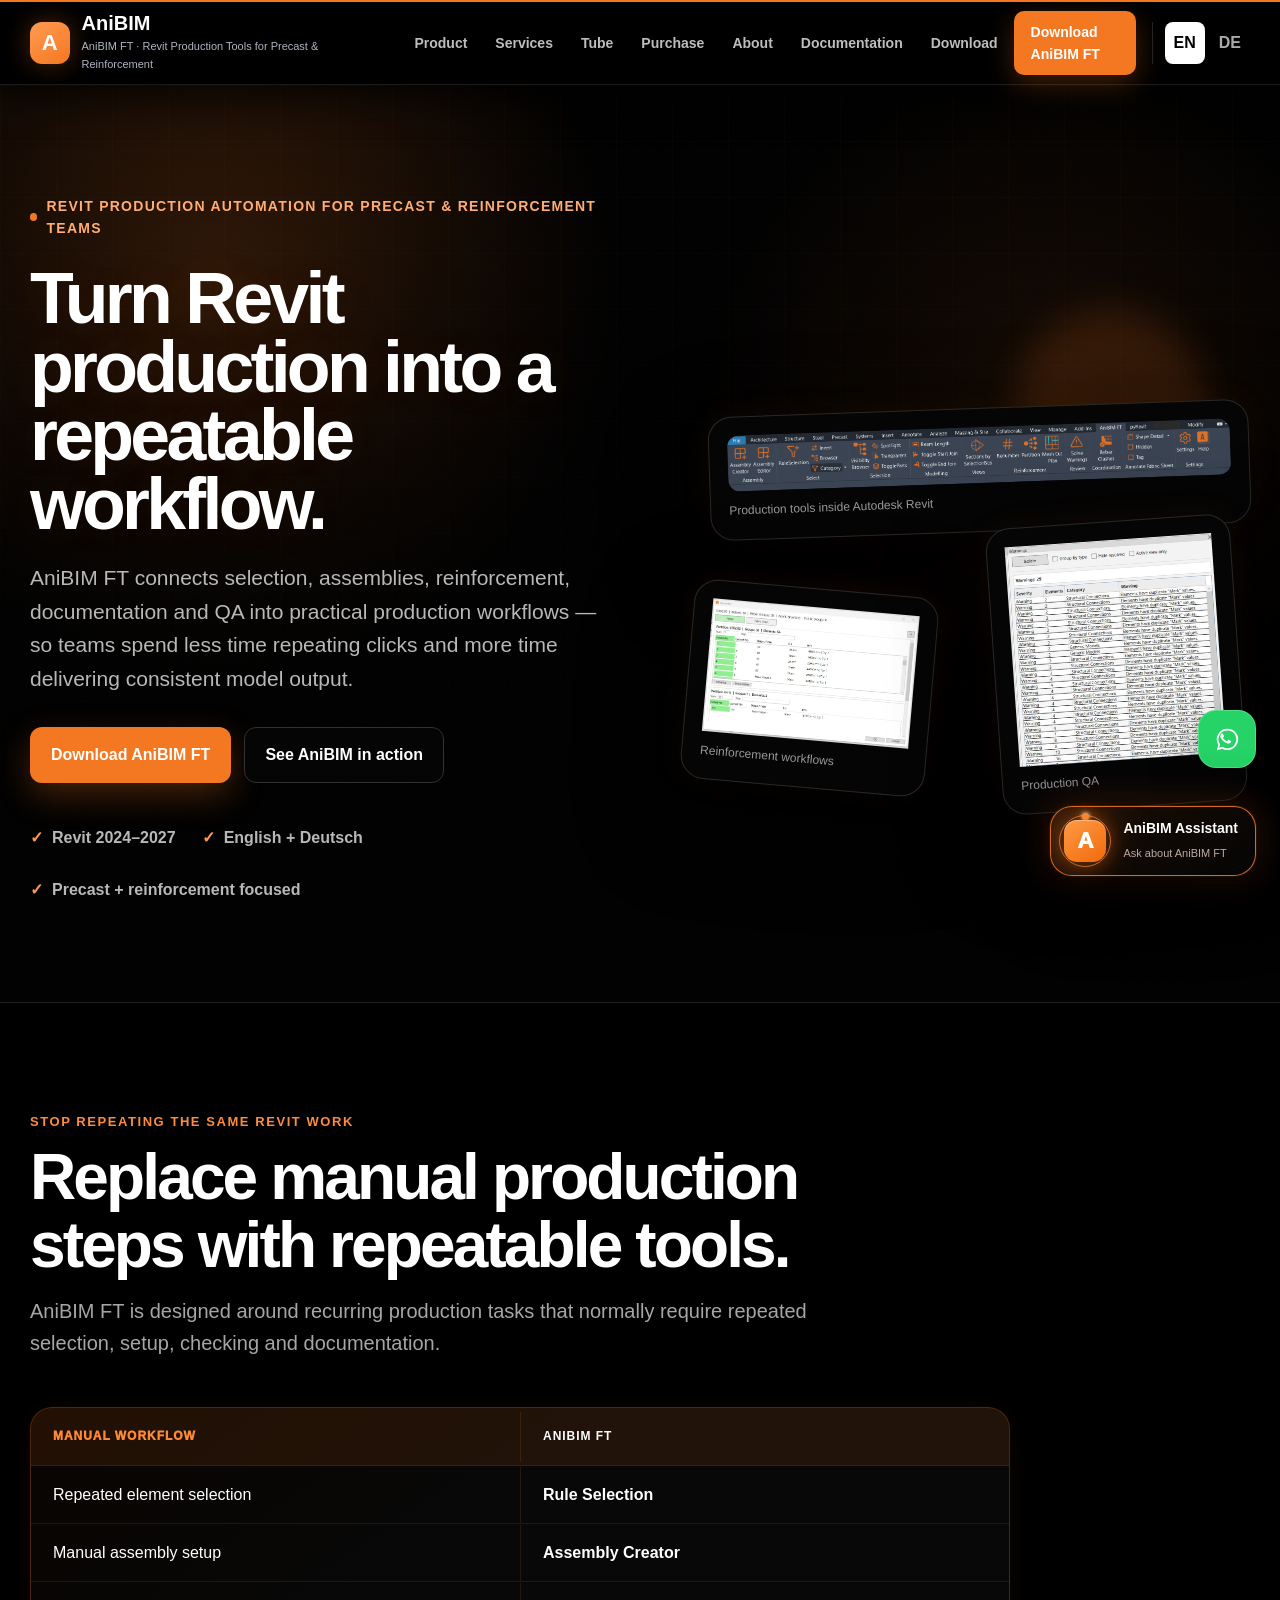
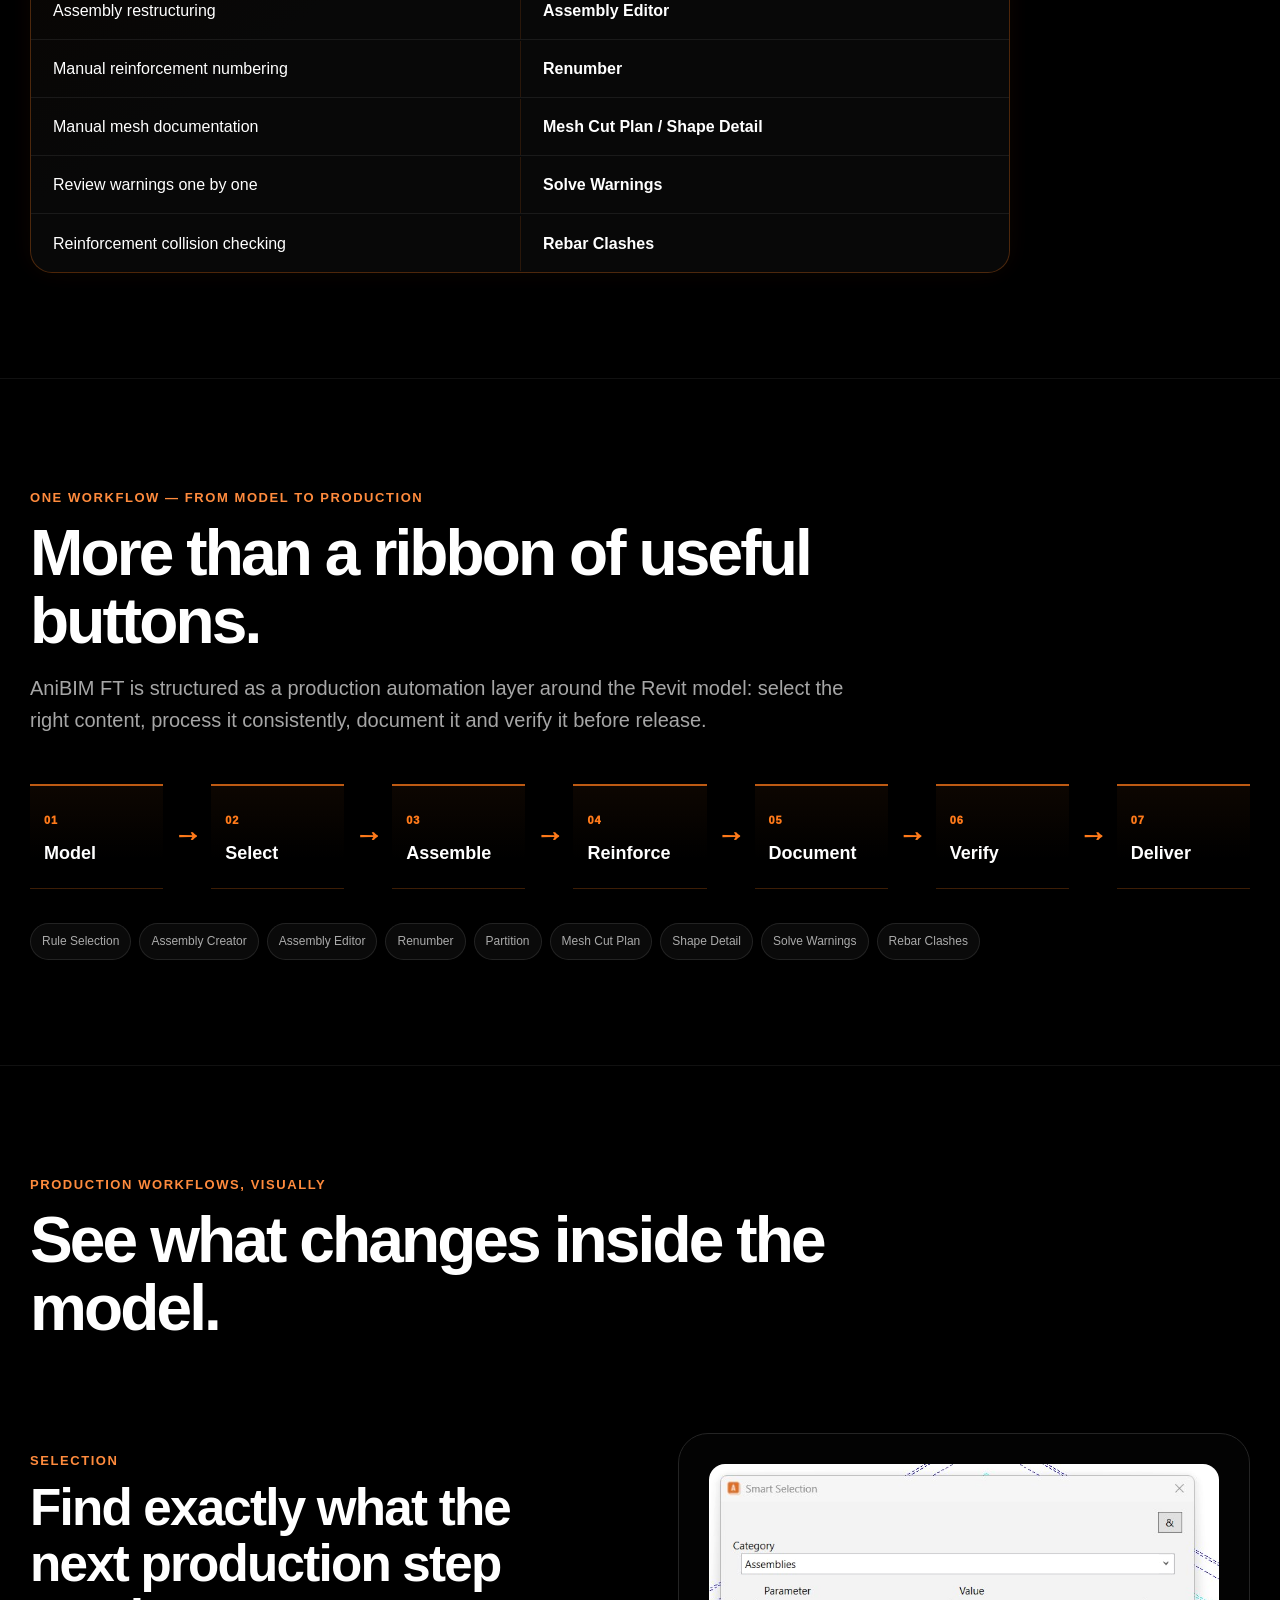
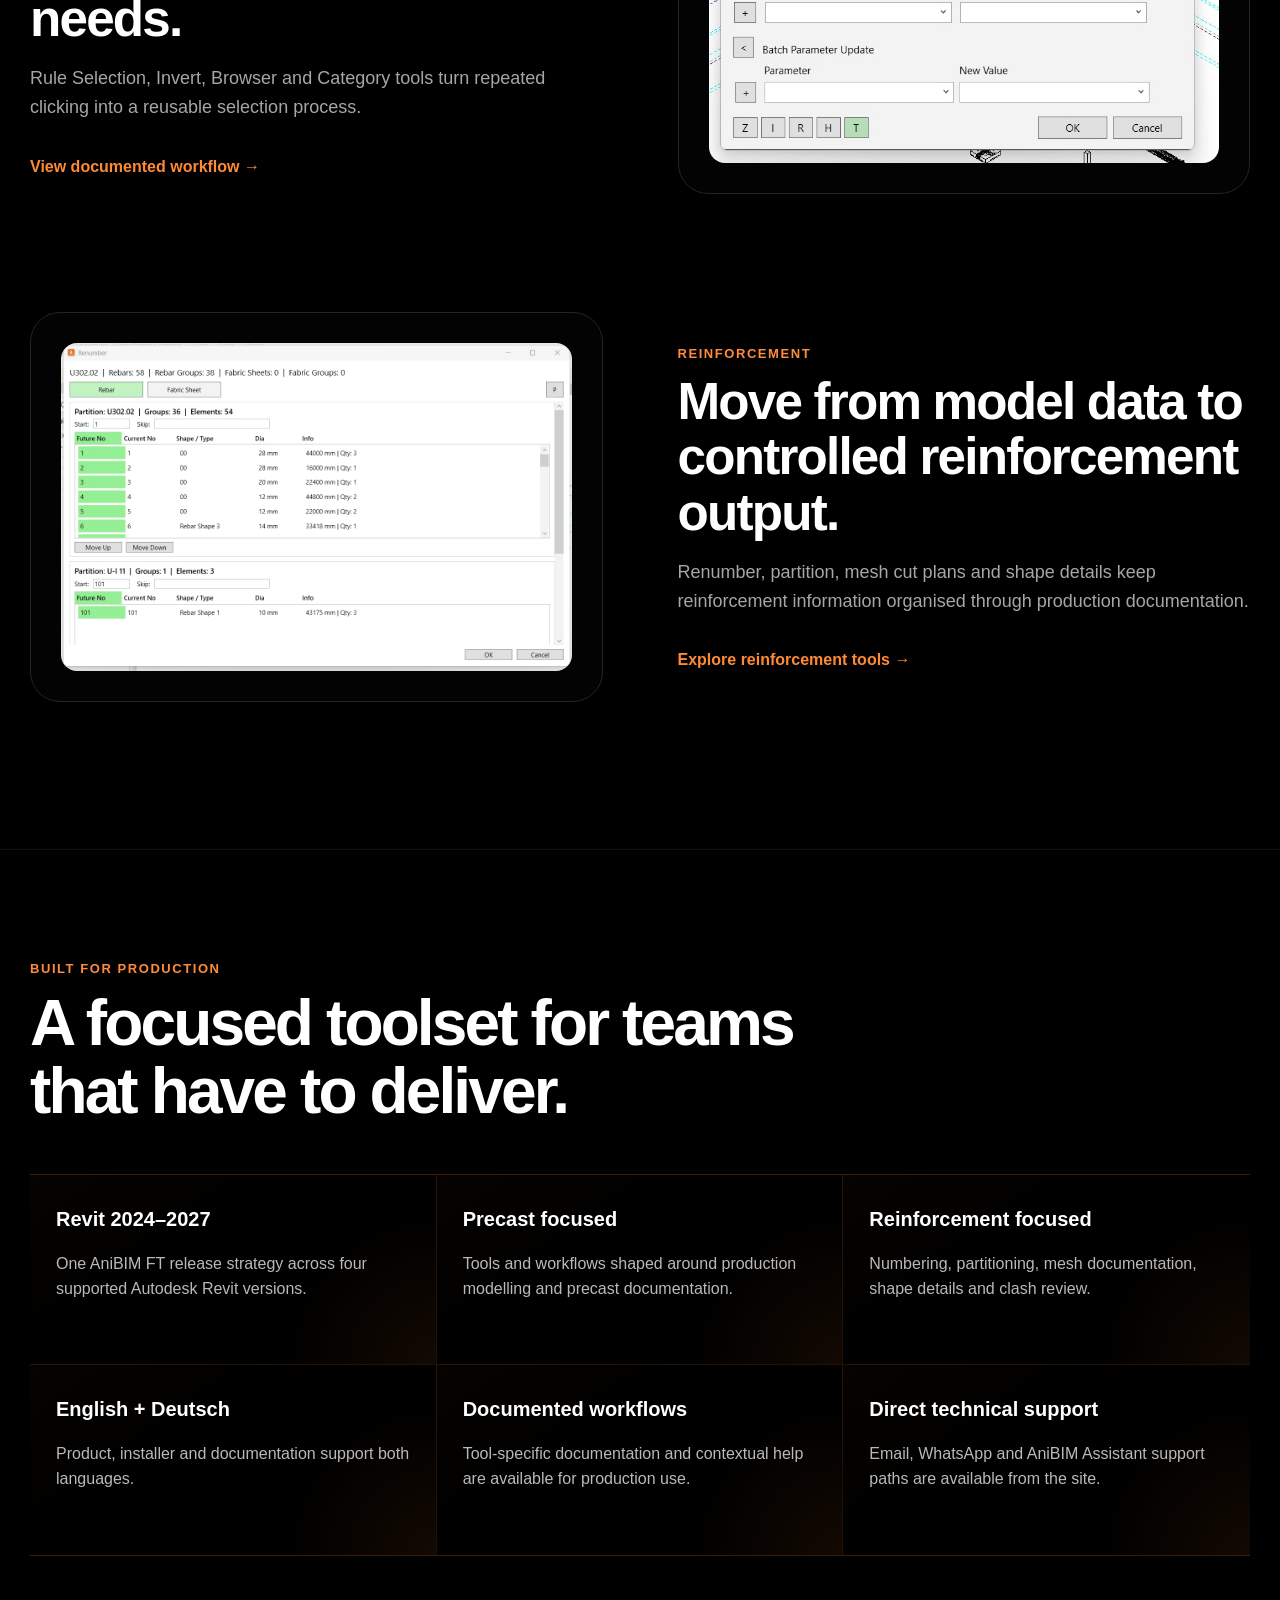
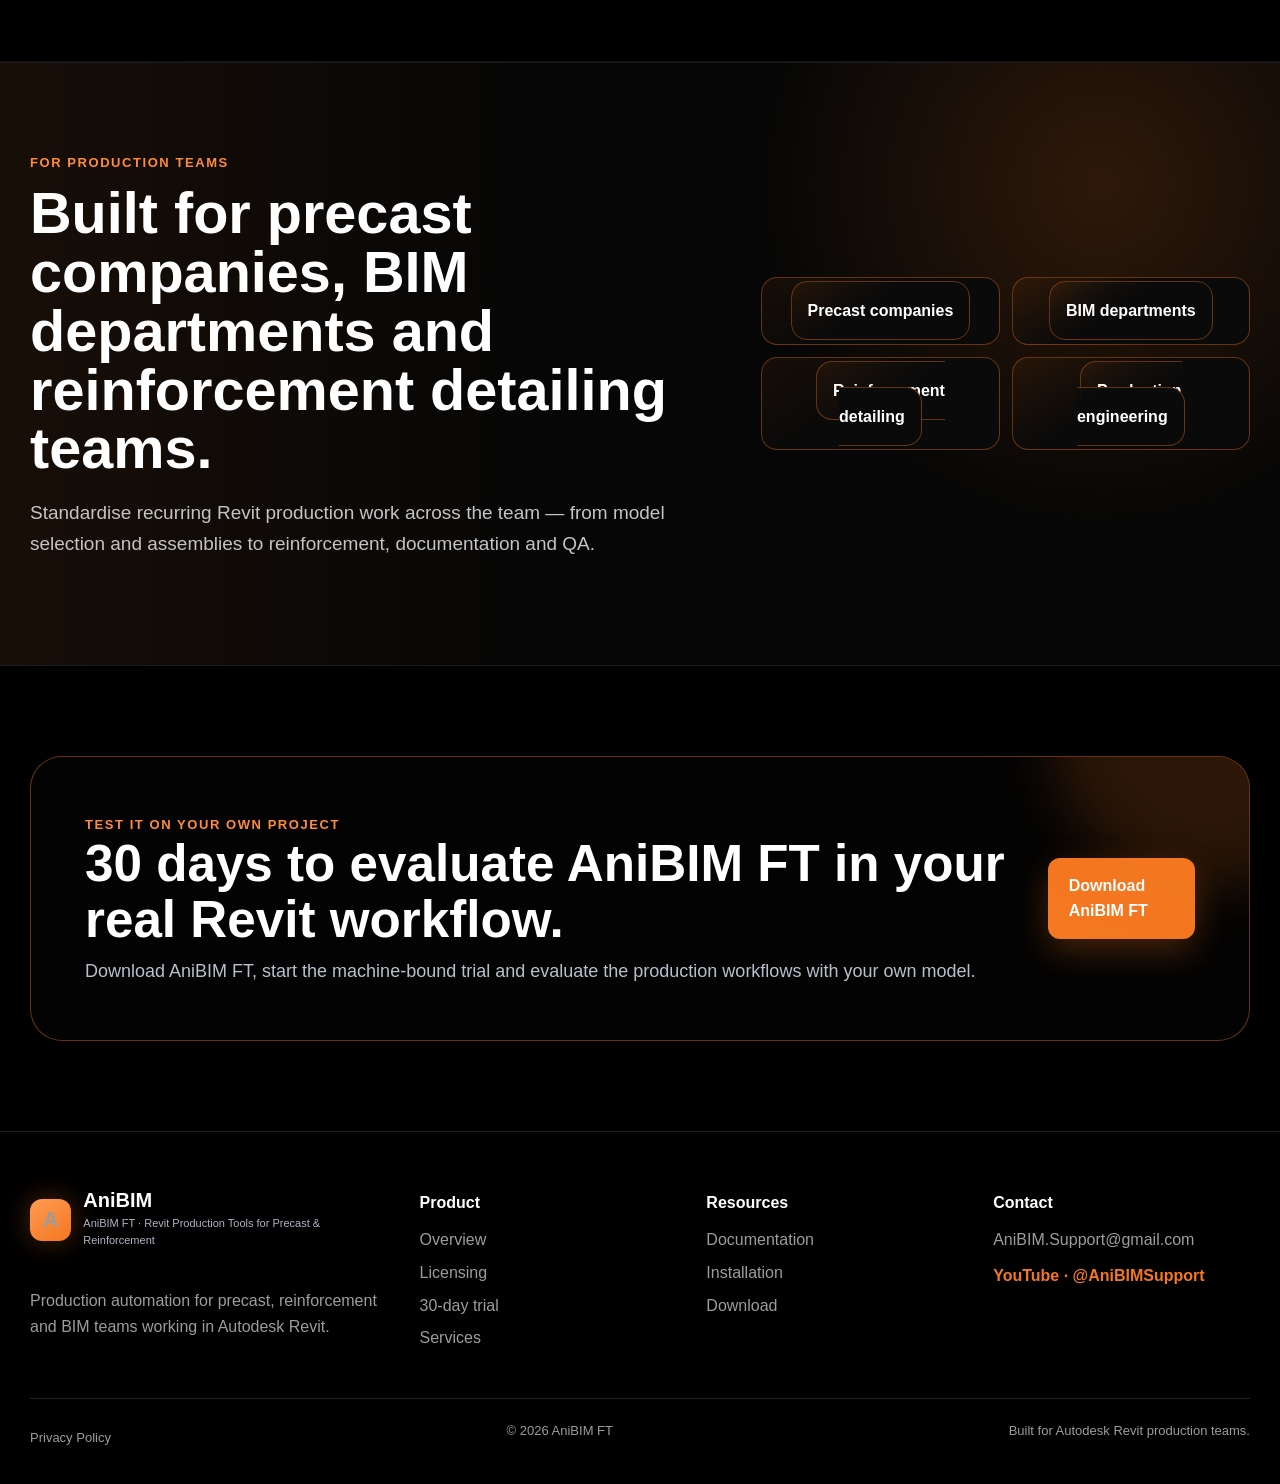
==== commit 4145bf2c: "Add files via upload number change 1" ====
--- a/index.html
+++ b/index.html
@@ -1,241 +1,271 @@
 <!DOCTYPE html>
-
 <html lang="en">
 <head>
 <meta charset="utf-8"/>
-<meta content="width=device-width,initial-scale=1" name="viewport"/>
-<meta content="AniBIM FT — Revit production automation and production tools for precast, reinforcement and BIM teams. Autodesk Revit 2024–2027, English and German." name="description"/>
-<title>AniBIM FT — Revit Production Tools for Precast &amp; Reinforcement</title>
+<meta name="viewport" content="width=device-width,initial-scale=1"/>
+<meta name="description" content="AniBIM FT — Revit production automation and production tools for precast, reinforcement and BIM teams. Autodesk Revit 2024–2027, English and German."/>
+<title>AniBIM FT — Revit Production Tools for Precast & Reinforcement</title>
 <link href="assets/site.css?v=29" rel="stylesheet"/>
 </head>
 <body class="lang-en home-v24">
 <header class="site-header">
-<div class="shell navbar">
-<a class="brand" data-keep-lang="true" href="index.html">
-<span class="mark">A</span>
-<span>
-<strong>AniBIM</strong>
-<small>
-<span data-lang="en">AniBIM FT · Revit Production Tools for Precast &amp; Reinforcement</span>
-<span data-lang="de">AniBIM FT · Revit-Produktionswerkzeuge für Fertigteil &amp; Bewehrung</span>
-</small>
-</span>
-</a>
-<div class="nav-wrap">
-<nav class="nav-links"><a class="nav-link" data-keep-lang="true" href="index.html"><span data-lang="en">Start</span><span data-lang="de">Start</span></a><a class="nav-link" data-keep-lang="true" href="docs.html"><span data-lang="en">Documentation</span><span data-lang="de">Dokumentation</span></a><a class="nav-link cta" download="" href="https://github.com/AniBIMSupport/AniBIM-FT-Help/releases/download/v1.0.0/AniBIM_FT_1.0.0_Setup.exe"><span data-lang="en">Download AniBIM FT</span><span data-lang="de">AniBIM FT herunterladen</span></a></nav>
-<div class="lang">
-<button aria-label="Switch to English" data-switch-lang="en" onclick="setLanguage('en')" type="button">EN</button>
-<button aria-label="Zur deutschen Sprache wechseln" data-switch-lang="de" onclick="setLanguage('de')" type="button">DE</button>
-</div>
-</div>
-</div>
+  <div class="shell navbar">
+    <a class="brand" data-keep-lang="true" href="index.html">
+      <span class="mark">A</span>
+      <span>
+        <strong>AniBIM</strong>
+        <small>
+          <span data-lang="en">AniBIM FT · Revit Production Tools for Precast & Reinforcement</span>
+          <span data-lang="de">AniBIM FT · Revit-Produktionswerkzeuge für Fertigteil & Bewehrung</span>
+        </small>
+      </span>
+    </a>
+    <div class="nav-wrap">
+      <nav class="nav-links">
+        <a class="nav-link" data-keep-lang="true" href="product.html"><span data-lang="en">Product</span><span data-lang="de">Produkt</span></a>
+        <a class="nav-link" data-keep-lang="true" href="service.html"><span data-lang="en">Services</span><span data-lang="de">Services</span></a><a class="nav-link" data-keep-lang="true" href="tube.html"><span data-lang="en">Tube</span><span data-lang="de">Tube</span></a>
+        <a class="nav-link" data-keep-lang="true" href="pricing.html"><span data-lang="en">Purchase</span><span data-lang="de">Kaufen</span></a>
+        <a class="nav-link" data-keep-lang="true" href="about.html"><span data-lang="en">About</span><span data-lang="de">Über uns</span></a>
+        <a class="nav-link" data-keep-lang="true" href="docs.html"><span data-lang="en">Documentation</span><span data-lang="de">Dokumentation</span></a>
+        <a class="nav-link" data-keep-lang="true" href="download.html"><span data-lang="en">Download</span><span data-lang="de">Download</span></a>
+        <a class="nav-link cta" href="https://github.com/AniBIMSupport/AniBIM-FT-Help/releases/download/v1.0.0/AniBIM_FT_1.0.0_Setup.exe" download><span data-lang="en">Download AniBIM FT</span><span data-lang="de">AniBIM FT herunterladen</span></a>
+      </nav>
+      <div class="lang">
+        <button aria-label="Switch to English" data-switch-lang="en" onclick="setLanguage('en')" type="button">EN</button>
+        <button aria-label="Zur deutschen Sprache wechseln" data-switch-lang="de" onclick="setLanguage('de')" type="button">DE</button>
+      </div>
+    </div>
+  </div>
 </header>
+
 <main>
 <section class="hero home-hero-v24">
-<div class="shell hero-inner">
-<div>
-<span class="eyebrow">
-<span data-lang="en">Revit production automation for precast &amp; reinforcement teams</span>
-<span data-lang="de">Revit-Automatisierung für Fertigteil- &amp; Bewehrungsteams</span>
-</span>
-<h1>
-<span data-lang="en">Turn Revit production into a repeatable workflow.</span>
-<span data-lang="de">Machen Sie Revit-Produktion zu einem reproduzierbaren Workflow.</span>
-</h1>
-<p class="lead">
-<span data-lang="en">AniBIM FT connects selection, assemblies, reinforcement, documentation and QA into practical production workflows — so teams spend less time repeating clicks and more time delivering consistent model output.</span>
-<span data-lang="de">AniBIM FT verbindet Auswahl, Baugruppen, Bewehrung, Dokumentation und QA zu praxisnahen Produktionsabläufen — damit Teams weniger Zeit mit wiederholten Klicks verbringen und konsistentere Modellergebnisse liefern.</span>
-</p>
-<div class="hero-actions">
-<a class="btn primary" href="https://github.com/AniBIMSupport/AniBIM-FT-Help/releases/download/v1.0.0/AniBIM_FT_1.0.0_Setup.exe">
-<span data-lang="en">Download AniBIM FT</span>
-<span data-lang="de">AniBIM FT herunterladen</span>
-</a>
-
-<span data-lang="en">See AniBIM in action</span>
-<span data-lang="de">AniBIM in Aktion</span>
-
-</div>
-<div class="hero-proof">
-<span class="proof-item"><span aria-hidden="true" class="proof-check">✓</span><span>Revit 2024–2027</span></span>
-<span class="proof-item"><span aria-hidden="true" class="proof-check">✓</span><span><span data-lang="en">English + Deutsch</span><span data-lang="de">Englisch + Deutsch</span></span></span>
-<span class="proof-item"><span aria-hidden="true" class="proof-check">✓</span><span><span data-lang="en">Precast + reinforcement focused</span><span data-lang="de">Fertigteil + Bewehrung im Fokus</span></span></span>
-</div>
-</div>
-<div class="hero-art">
-<div class="orb a"></div><div class="orb b"></div>
-<div class="float-card ribbon">
-<img alt="AniBIM FT ribbon in Autodesk Revit" data-lang-image="ribbon" src="assets/ribbon_en.png"/>
-<div class="label">
-<span data-lang="en">Production tools inside Autodesk Revit</span>
-<span data-lang="de">Produktionswerkzeuge direkt in Autodesk Revit</span>
-</div>
-</div>
-<div class="float-card small one">
-<img alt="Reinforcement numbering workflow" src="assets/renumber.jpg"/>
-<div class="label"><span data-lang="en">Reinforcement workflows</span><span data-lang="de">Bewehrungsabläufe</span></div>
-</div>
-<div class="float-card small two">
-<img alt="Revit warning review" src="assets/warnings_panel.jpg"/>
-<div class="label"><span data-lang="en">Production QA</span><span data-lang="de">Produktions-QA</span></div>
-</div>
-</div>
-</div>
-</section>
+  <div class="shell hero-inner">
+    <div>
+      <span class="eyebrow">
+        <span data-lang="en">Revit production automation for precast & reinforcement teams</span>
+        <span data-lang="de">Revit-Automatisierung für Fertigteil- & Bewehrungsteams</span>
+      </span>
+      <h1>
+        <span data-lang="en">Turn Revit production into a repeatable workflow.</span>
+        <span data-lang="de">Machen Sie Revit-Produktion zu einem reproduzierbaren Workflow.</span>
+      </h1>
+      <p class="lead">
+        <span data-lang="en">AniBIM FT connects selection, assemblies, reinforcement, documentation and QA into practical production workflows — so teams spend less time repeating clicks and more time delivering consistent model output.</span>
+        <span data-lang="de">AniBIM FT verbindet Auswahl, Baugruppen, Bewehrung, Dokumentation und QA zu praxisnahen Produktionsabläufen — damit Teams weniger Zeit mit wiederholten Klicks verbringen und konsistentere Modellergebnisse liefern.</span>
+      </p>
+      <div class="hero-actions">
+        <a class="btn primary" href="https://github.com/AniBIMSupport/AniBIM-FT-Help/releases/download/v1.0.0/AniBIM_FT_1.0.0_Setup.exe">
+          <span data-lang="en">Download AniBIM FT</span>
+          <span data-lang="de">AniBIM FT herunterladen</span>
+        </a>
+        <a class="btn secondary" data-keep-lang="true" href="product.html">
+          <span data-lang="en">See AniBIM in action</span>
+          <span data-lang="de">AniBIM in Aktion</span>
+        </a>
+      </div>
+      <div class="hero-proof">
+        <span class="proof-item"><span class="proof-check" aria-hidden="true">✓</span><span>Revit 2024–2027</span></span>
+        <span class="proof-item"><span class="proof-check" aria-hidden="true">✓</span><span><span data-lang="en">English + Deutsch</span><span data-lang="de">Englisch + Deutsch</span></span></span>
+        <span class="proof-item"><span class="proof-check" aria-hidden="true">✓</span><span><span data-lang="en">Precast + reinforcement focused</span><span data-lang="de">Fertigteil + Bewehrung im Fokus</span></span></span>
+      </div>
+    </div>
+    <div class="hero-art">
+      <div class="orb a"></div><div class="orb b"></div>
+      <div class="float-card ribbon">
+        <img alt="AniBIM FT ribbon in Autodesk Revit" data-lang-image="ribbon" src="assets/ribbon_en.png"/>
+        <div class="label">
+          <span data-lang="en">Production tools inside Autodesk Revit</span>
+          <span data-lang="de">Produktionswerkzeuge direkt in Autodesk Revit</span>
+        </div>
+      </div>
+      <div class="float-card small one">
+        <img alt="Reinforcement numbering workflow" src="assets/renumber.jpg"/>
+        <div class="label"><span data-lang="en">Reinforcement workflows</span><span data-lang="de">Bewehrungsabläufe</span></div>
+      </div>
+      <div class="float-card small two">
+        <img alt="Revit warning review" src="assets/warnings_panel.jpg"/>
+        <div class="label"><span data-lang="en">Production QA</span><span data-lang="de">Produktions-QA</span></div>
+      </div>
+    </div>
+  </div>
+</section>
+
 <section class="section manual-vs-anibim">
-<div class="shell">
-<div class="section-head">
-<span class="kicker"><span data-lang="en">Stop repeating the same Revit work</span><span data-lang="de">Wiederholte Revit-Arbeit reduzieren</span></span>
-<h2><span data-lang="en">Replace manual production steps with repeatable tools.</span><span data-lang="de">Manuelle Produktionsschritte durch reproduzierbare Werkzeuge ersetzen.</span></h2>
-<p class="section-intro">
-<span data-lang="en">AniBIM FT is designed around recurring production tasks that normally require repeated selection, setup, checking and documentation.</span>
-<span data-lang="de">AniBIM FT ist auf wiederkehrende Produktionsaufgaben ausgelegt, die normalerweise wiederholte Auswahl, Einrichtung, Prüfung und Dokumentation erfordern.</span>
-</p>
-</div>
-<div aria-label="Manual Revit workflow compared with AniBIM FT" class="comparison-table" role="table">
-<div class="comparison-row comparison-head" role="row">
-<div role="columnheader"><span data-lang="en">Manual workflow</span><span data-lang="de">Manueller Ablauf</span></div>
-<div role="columnheader">AniBIM FT</div>
-</div>
-<div class="comparison-row" role="row"><div><span data-lang="en">Repeated element selection</span><span data-lang="de">Wiederholte Elementauswahl</span></div><div>Rule Selection</div></div>
-<div class="comparison-row" role="row"><div><span data-lang="en">Manual assembly setup</span><span data-lang="de">Manuelle Baugruppenerstellung</span></div><div>Assembly Creator</div></div>
-<div class="comparison-row" role="row"><div><span data-lang="en">Assembly restructuring</span><span data-lang="de">Baugruppen nachträglich umstrukturieren</span></div><div>Assembly Editor</div></div>
-<div class="comparison-row" role="row"><div><span data-lang="en">Manual reinforcement numbering</span><span data-lang="de">Manuelle Bewehrungsnummerierung</span></div><div>Renumber</div></div>
-<div class="comparison-row" role="row"><div><span data-lang="en">Manual mesh documentation</span><span data-lang="de">Manuelle Mattendokumentation</span></div><div>Mesh Cut Plan / Shape Detail</div></div>
-<div class="comparison-row" role="row"><div><span data-lang="en">Review warnings one by one</span><span data-lang="de">Warnungen einzeln prüfen</span></div><div>Solve Warnings</div></div>
-<div class="comparison-row" role="row"><div><span data-lang="en">Reinforcement collision checking</span><span data-lang="de">Bewehrungskollisionen prüfen</span></div><div>Rebar Clashes</div></div>
-</div>
-</div>
-</section>
+  <div class="shell">
+    <div class="section-head">
+      <span class="kicker"><span data-lang="en">Stop repeating the same Revit work</span><span data-lang="de">Wiederholte Revit-Arbeit reduzieren</span></span>
+      <h2><span data-lang="en">Replace manual production steps with repeatable tools.</span><span data-lang="de">Manuelle Produktionsschritte durch reproduzierbare Werkzeuge ersetzen.</span></h2>
+      <p class="section-intro">
+        <span data-lang="en">AniBIM FT is designed around recurring production tasks that normally require repeated selection, setup, checking and documentation.</span>
+        <span data-lang="de">AniBIM FT ist auf wiederkehrende Produktionsaufgaben ausgelegt, die normalerweise wiederholte Auswahl, Einrichtung, Prüfung und Dokumentation erfordern.</span>
+      </p>
+    </div>
+    <div class="comparison-table" role="table" aria-label="Manual Revit workflow compared with AniBIM FT">
+      <div class="comparison-row comparison-head" role="row">
+        <div role="columnheader"><span data-lang="en">Manual workflow</span><span data-lang="de">Manueller Ablauf</span></div>
+        <div role="columnheader">AniBIM FT</div>
+      </div>
+      <div class="comparison-row" role="row"><div><span data-lang="en">Repeated element selection</span><span data-lang="de">Wiederholte Elementauswahl</span></div><div>Rule Selection</div></div>
+      <div class="comparison-row" role="row"><div><span data-lang="en">Manual assembly setup</span><span data-lang="de">Manuelle Baugruppenerstellung</span></div><div>Assembly Creator</div></div>
+      <div class="comparison-row" role="row"><div><span data-lang="en">Assembly restructuring</span><span data-lang="de">Baugruppen nachträglich umstrukturieren</span></div><div>Assembly Editor</div></div>
+      <div class="comparison-row" role="row"><div><span data-lang="en">Manual reinforcement numbering</span><span data-lang="de">Manuelle Bewehrungsnummerierung</span></div><div>Renumber</div></div>
+      <div class="comparison-row" role="row"><div><span data-lang="en">Manual mesh documentation</span><span data-lang="de">Manuelle Mattendokumentation</span></div><div>Mesh Cut Plan / Shape Detail</div></div>
+      <div class="comparison-row" role="row"><div><span data-lang="en">Review warnings one by one</span><span data-lang="de">Warnungen einzeln prüfen</span></div><div>Solve Warnings</div></div>
+      <div class="comparison-row" role="row"><div><span data-lang="en">Reinforcement collision checking</span><span data-lang="de">Bewehrungskollisionen prüfen</span></div><div>Rebar Clashes</div></div>
+    </div>
+  </div>
+</section>
+
 <section class="section alt production-story">
-<div class="shell">
-<div class="section-head">
-<span class="kicker"><span data-lang="en">One workflow — from model to production</span><span data-lang="de">Ein Workflow — vom Modell bis zur Produktion</span></span>
-<h2><span data-lang="en">More than a ribbon of useful buttons.</span><span data-lang="de">Mehr als nur eine Sammlung nützlicher Buttons.</span></h2>
-<p class="section-intro">
-<span data-lang="en">AniBIM FT is structured as a production automation layer around the Revit model: select the right content, process it consistently, document it and verify it before release.</span>
-<span data-lang="de">AniBIM FT bildet eine Produktions-Automatisierungsschicht rund um das Revit-Modell: relevante Inhalte auswählen, konsistent verarbeiten, dokumentieren und vor der Freigabe prüfen.</span>
-</p>
-</div>
-<div aria-label="AniBIM production workflow" class="production-flow">
-<div><span class="flow-index">01</span><strong><span data-lang="en">Model</span><span data-lang="de">Modell</span></strong></div>
-<span class="flow-arrow">→</span>
-<div><span class="flow-index">02</span><strong><span data-lang="en">Select</span><span data-lang="de">Auswählen</span></strong></div>
-<span class="flow-arrow">→</span>
-<div><span class="flow-index">03</span><strong><span data-lang="en">Assemble</span><span data-lang="de">Baugruppen</span></strong></div>
-<span class="flow-arrow">→</span>
-<div><span class="flow-index">04</span><strong><span data-lang="en">Reinforce</span><span data-lang="de">Bewehren</span></strong></div>
-<span class="flow-arrow">→</span>
-<div><span class="flow-index">05</span><strong><span data-lang="en">Document</span><span data-lang="de">Dokumentieren</span></strong></div>
-<span class="flow-arrow">→</span>
-<div><span class="flow-index">06</span><strong><span data-lang="en">Verify</span><span data-lang="de">Prüfen</span></strong></div>
-<span class="flow-arrow">→</span>
-<div><span class="flow-index">07</span><strong><span data-lang="en">Deliver</span><span data-lang="de">Liefern</span></strong></div>
-</div>
-<div class="flow-tool-line">
-<span>Rule Selection</span><span>Assembly Creator</span><span>Assembly Editor</span><span>Renumber</span><span>Partition</span><span>Mesh Cut Plan</span><span>Shape Detail</span><span>Solve Warnings</span><span>Rebar Clashes</span>
-</div>
-</div>
-</section>
+  <div class="shell">
+    <div class="section-head">
+      <span class="kicker"><span data-lang="en">One workflow — from model to production</span><span data-lang="de">Ein Workflow — vom Modell bis zur Produktion</span></span>
+      <h2><span data-lang="en">More than a ribbon of useful buttons.</span><span data-lang="de">Mehr als nur eine Sammlung nützlicher Buttons.</span></h2>
+      <p class="section-intro">
+        <span data-lang="en">AniBIM FT is structured as a production automation layer around the Revit model: select the right content, process it consistently, document it and verify it before release.</span>
+        <span data-lang="de">AniBIM FT bildet eine Produktions-Automatisierungsschicht rund um das Revit-Modell: relevante Inhalte auswählen, konsistent verarbeiten, dokumentieren und vor der Freigabe prüfen.</span>
+      </p>
+    </div>
+    <div class="production-flow" aria-label="AniBIM production workflow">
+      <div><span class="flow-index">01</span><strong><span data-lang="en">Model</span><span data-lang="de">Modell</span></strong></div>
+      <span class="flow-arrow">→</span>
+      <div><span class="flow-index">02</span><strong><span data-lang="en">Select</span><span data-lang="de">Auswählen</span></strong></div>
+      <span class="flow-arrow">→</span>
+      <div><span class="flow-index">03</span><strong><span data-lang="en">Assemble</span><span data-lang="de">Baugruppen</span></strong></div>
+      <span class="flow-arrow">→</span>
+      <div><span class="flow-index">04</span><strong><span data-lang="en">Reinforce</span><span data-lang="de">Bewehren</span></strong></div>
+      <span class="flow-arrow">→</span>
+      <div><span class="flow-index">05</span><strong><span data-lang="en">Document</span><span data-lang="de">Dokumentieren</span></strong></div>
+      <span class="flow-arrow">→</span>
+      <div><span class="flow-index">06</span><strong><span data-lang="en">Verify</span><span data-lang="de">Prüfen</span></strong></div>
+      <span class="flow-arrow">→</span>
+      <div><span class="flow-index">07</span><strong><span data-lang="en">Deliver</span><span data-lang="de">Liefern</span></strong></div>
+    </div>
+    <div class="flow-tool-line">
+      <span>Rule Selection</span><span>Assembly Creator</span><span>Assembly Editor</span><span>Renumber</span><span>Partition</span><span>Mesh Cut Plan</span><span>Shape Detail</span><span>Solve Warnings</span><span>Rebar Clashes</span>
+    </div>
+  </div>
+</section>
+
 <section class="section proof-workflows">
-<div class="shell">
-<div class="section-head">
-<span class="kicker"><span data-lang="en">Production workflows, visually</span><span data-lang="de">Produktionsabläufe visuell</span></span>
-<h2><span data-lang="en">See what changes inside the model.</span><span data-lang="de">Sehen Sie, was sich im Modell verändert.</span></h2>
-</div>
-<div class="workflow">
-<div class="workflow-copy">
-<span class="kicker"><span data-lang="en">Selection</span><span data-lang="de">Auswahl</span></span>
-<h3><span data-lang="en">Find exactly what the next production step needs.</span><span data-lang="de">Genau die Elemente finden, die der nächste Produktionsschritt benötigt.</span></h3>
-<p><span data-lang="en">Rule Selection, Invert, Browser and Category tools turn repeated clicking into a reusable selection process.</span><span data-lang="de">Regelauswahl, Umkehren, Browser und Kategorie-Werkzeuge machen aus wiederholtem Klicken einen wiederverwendbaren Auswahlprozess.</span></p>
-<a class="text-link" data-keep-lang="true" href="docs.html"><span data-lang="en">View documented workflow →</span><span data-lang="de">Dokumentierten Workflow ansehen →</span></a>
-</div>
-<div class="workflow-media"><img alt="AniBIM smart selection workflow" src="assets/smart_selection.jpg"/></div>
-</div>
-<div class="workflow reverse">
-<div class="workflow-copy">
-<span class="kicker"><span data-lang="en">Reinforcement</span><span data-lang="de">Bewehrung</span></span>
-<h3><span data-lang="en">Move from model data to controlled reinforcement output.</span><span data-lang="de">Vom Modell zu kontrollierten Bewehrungsergebnissen.</span></h3>
-<p><span data-lang="en">Renumber, partition, mesh cut plans and shape details keep reinforcement information organised through production documentation.</span><span data-lang="de">Neunummerierung, Partitionierung, Mattenzuschnittpläne und Formdetails halten Bewehrungsinformationen bis zur Produktionsdokumentation organisiert.</span></p>
-<a class="text-link" data-keep-lang="true" href="docs.html"><span data-lang="en">Explore reinforcement tools →</span><span data-lang="de">Bewehrungswerkzeuge ansehen →</span></a>
-</div>
-<div class="workflow-media"><img alt="AniBIM reinforcement renumber workflow" src="assets/renumber.jpg"/></div>
-</div>
-</div>
-</section>
+  <div class="shell">
+    <div class="section-head">
+      <span class="kicker"><span data-lang="en">Production workflows, visually</span><span data-lang="de">Produktionsabläufe visuell</span></span>
+      <h2><span data-lang="en">See what changes inside the model.</span><span data-lang="de">Sehen Sie, was sich im Modell verändert.</span></h2>
+    </div>
+    <div class="workflow">
+      <div class="workflow-copy">
+        <span class="kicker"><span data-lang="en">Selection</span><span data-lang="de">Auswahl</span></span>
+        <h3><span data-lang="en">Find exactly what the next production step needs.</span><span data-lang="de">Genau die Elemente finden, die der nächste Produktionsschritt benötigt.</span></h3>
+        <p><span data-lang="en">Rule Selection, Invert, Browser and Category tools turn repeated clicking into a reusable selection process.</span><span data-lang="de">Regelauswahl, Umkehren, Browser und Kategorie-Werkzeuge machen aus wiederholtem Klicken einen wiederverwendbaren Auswahlprozess.</span></p>
+        <a class="text-link" data-keep-lang="true" href="docs.html"><span data-lang="en">View documented workflow →</span><span data-lang="de">Dokumentierten Workflow ansehen →</span></a>
+      </div>
+      <div class="workflow-media"><img alt="AniBIM smart selection workflow" src="assets/smart_selection.jpg"/></div>
+    </div>
+    <div class="workflow reverse">
+      <div class="workflow-copy">
+        <span class="kicker"><span data-lang="en">Reinforcement</span><span data-lang="de">Bewehrung</span></span>
+        <h3><span data-lang="en">Move from model data to controlled reinforcement output.</span><span data-lang="de">Vom Modell zu kontrollierten Bewehrungsergebnissen.</span></h3>
+        <p><span data-lang="en">Renumber, partition, mesh cut plans and shape details keep reinforcement information organised through production documentation.</span><span data-lang="de">Neunummerierung, Partitionierung, Mattenzuschnittpläne und Formdetails halten Bewehrungsinformationen bis zur Produktionsdokumentation organisiert.</span></p>
+        <a class="text-link" data-keep-lang="true" href="docs.html"><span data-lang="en">Explore reinforcement tools →</span><span data-lang="de">Bewehrungswerkzeuge ansehen →</span></a>
+      </div>
+      <div class="workflow-media"><img alt="AniBIM reinforcement renumber workflow" src="assets/renumber.jpg"/></div>
+    </div>
+  </div>
+</section>
+
 <section class="section alt built-for-production">
-<div class="shell">
-<div class="section-head">
-<span class="kicker"><span data-lang="en">Built for production</span><span data-lang="de">Für die Produktion entwickelt</span></span>
-<h2><span data-lang="en">A focused toolset for teams that have to deliver.</span><span data-lang="de">Ein fokussiertes Werkzeugset für Teams mit echten Lieferterminen.</span></h2>
-</div>
-<div class="trust-grid">
-<article><strong>Revit 2024–2027</strong><p><span data-lang="en">One AniBIM FT release strategy across four supported Autodesk Revit versions.</span><span data-lang="de">Eine AniBIM-FT-Lösung für vier unterstützte Autodesk-Revit-Versionen.</span></p></article>
-<article><strong><span data-lang="en">Precast focused</span><span data-lang="de">Fertigteilfokus</span></strong><p><span data-lang="en">Tools and workflows shaped around production modelling and precast documentation.</span><span data-lang="de">Werkzeuge und Abläufe für Produktionsmodellierung und Fertigteildokumentation.</span></p></article>
-<article><strong><span data-lang="en">Reinforcement focused</span><span data-lang="de">Bewehrungsfokus</span></strong><p><span data-lang="en">Numbering, partitioning, mesh documentation, shape details and clash review.</span><span data-lang="de">Nummerierung, Partitionierung, Mattendokumentation, Formdetails und Kollisionsprüfung.</span></p></article>
-<article><strong>English + Deutsch</strong><p><span data-lang="en">Product, installer and documentation support both languages.</span><span data-lang="de">Produkt, Installer und Dokumentation unterstützen beide Sprachen.</span></p></article>
-<article><strong><span data-lang="en">Documented workflows</span><span data-lang="de">Dokumentierte Workflows</span></strong><p><span data-lang="en">Tool-specific documentation and contextual help are available for production use.</span><span data-lang="de">Werkzeugspezifische Dokumentation und kontextbezogene Hilfe für den Produktionseinsatz.</span></p></article>
-<article><strong><span data-lang="en">Direct technical support</span><span data-lang="de">Direkter technischer Support</span></strong><p><span data-lang="en">Email, WhatsApp and AniBIM Assistant support paths are available from the site.</span><span data-lang="de">E-Mail, WhatsApp und AniBIM Assistant stehen als Supportwege zur Verfügung.</span></p></article>
-</div>
-</div>
-</section>
+  <div class="shell">
+    <div class="section-head">
+      <span class="kicker"><span data-lang="en">Built for production</span><span data-lang="de">Für die Produktion entwickelt</span></span>
+      <h2><span data-lang="en">A focused toolset for teams that have to deliver.</span><span data-lang="de">Ein fokussiertes Werkzeugset für Teams mit echten Lieferterminen.</span></h2>
+    </div>
+    <div class="trust-grid">
+      <article><strong>Revit 2024–2027</strong><p><span data-lang="en">One AniBIM FT release strategy across four supported Autodesk Revit versions.</span><span data-lang="de">Eine AniBIM-FT-Lösung für vier unterstützte Autodesk-Revit-Versionen.</span></p></article>
+      <article><strong><span data-lang="en">Precast focused</span><span data-lang="de">Fertigteilfokus</span></strong><p><span data-lang="en">Tools and workflows shaped around production modelling and precast documentation.</span><span data-lang="de">Werkzeuge und Abläufe für Produktionsmodellierung und Fertigteildokumentation.</span></p></article>
+      <article><strong><span data-lang="en">Reinforcement focused</span><span data-lang="de">Bewehrungsfokus</span></strong><p><span data-lang="en">Numbering, partitioning, mesh documentation, shape details and clash review.</span><span data-lang="de">Nummerierung, Partitionierung, Mattendokumentation, Formdetails und Kollisionsprüfung.</span></p></article>
+      <article><strong>English + Deutsch</strong><p><span data-lang="en">Product, installer and documentation support both languages.</span><span data-lang="de">Produkt, Installer und Dokumentation unterstützen beide Sprachen.</span></p></article>
+      <article><strong><span data-lang="en">Documented workflows</span><span data-lang="de">Dokumentierte Workflows</span></strong><p><span data-lang="en">Tool-specific documentation and contextual help are available for production use.</span><span data-lang="de">Werkzeugspezifische Dokumentation und kontextbezogene Hilfe für den Produktionseinsatz.</span></p></article>
+      <article><strong><span data-lang="en">Direct technical support</span><span data-lang="de">Direkter technischer Support</span></strong><p><span data-lang="en">Email, WhatsApp and AniBIM Assistant support paths are available from the site.</span><span data-lang="de">E-Mail, WhatsApp und AniBIM Assistant stehen als Supportwege zur Verfügung.</span></p></article>
+    </div>
+  </div>
+</section>
+
 <section class="german-production-message">
-<div class="shell german-message-inner">
-<div>
-<span class="kicker"><span data-lang="en">For production teams</span><span data-lang="de">Für Produktionsteams</span></span>
-<h2>
-<span data-lang="en">Built for precast companies, BIM departments and reinforcement detailing teams.</span>
-<span data-lang="de">Revit-Werkzeuge für die Fertigteilproduktion.</span>
-</h2>
-<p>
-<span data-lang="en">Standardise recurring Revit production work across the team — from model selection and assemblies to reinforcement, documentation and QA.</span>
-<span data-lang="de">Weniger manuelle Arbeit. Konsistente Modelle. Schnellere Produktionsunterlagen. Für Fertigteilwerke, Bewehrungsplanung und BIM-Produktionsabteilungen.</span>
-</p>
-</div>
-<div class="team-tags">
-<span><span data-lang="en">Precast companies</span><span data-lang="de">Fertigteilwerke</span></span>
-<span><span data-lang="en">BIM departments</span><span data-lang="de">BIM-Abteilungen</span></span>
-<span><span data-lang="en">Reinforcement detailing</span><span data-lang="de">Bewehrungsplanung</span></span>
-<span><span data-lang="en">Production engineering</span><span data-lang="de">Produktionsplanung</span></span>
-</div>
-</div>
-</section>
+  <div class="shell german-message-inner">
+    <div>
+      <span class="kicker"><span data-lang="en">For production teams</span><span data-lang="de">Für Produktionsteams</span></span>
+      <h2>
+        <span data-lang="en">Built for precast companies, BIM departments and reinforcement detailing teams.</span>
+        <span data-lang="de">Revit-Werkzeuge für die Fertigteilproduktion.</span>
+      </h2>
+      <p>
+        <span data-lang="en">Standardise recurring Revit production work across the team — from model selection and assemblies to reinforcement, documentation and QA.</span>
+        <span data-lang="de">Weniger manuelle Arbeit. Konsistente Modelle. Schnellere Produktionsunterlagen. Für Fertigteilwerke, Bewehrungsplanung und BIM-Produktionsabteilungen.</span>
+      </p>
+    </div>
+    <div class="team-tags">
+      <span><span data-lang="en">Precast companies</span><span data-lang="de">Fertigteilwerke</span></span>
+      <span><span data-lang="en">BIM departments</span><span data-lang="de">BIM-Abteilungen</span></span>
+      <span><span data-lang="en">Reinforcement detailing</span><span data-lang="de">Bewehrungsplanung</span></span>
+      <span><span data-lang="en">Production engineering</span><span data-lang="de">Produktionsplanung</span></span>
+    </div>
+  </div>
+</section>
+
 <section class="cta-band trial-conversion-v24">
-<div class="shell">
-<div class="cta-box">
-<div>
-<span class="kicker"><span data-lang="en">Test it on your own project</span><span data-lang="de">Im eigenen Projekt testen</span></span>
-<h2><span data-lang="en">30 days to evaluate AniBIM FT in your real Revit workflow.</span><span data-lang="de">30 Tage, um AniBIM FT im echten Revit-Workflow zu testen.</span></h2>
-<p><span data-lang="en">Download AniBIM FT, start the machine-bound trial and evaluate the production workflows with your own model.</span><span data-lang="de">AniBIM FT herunterladen, maschinengebundene Testversion starten und Produktionsabläufe am eigenen Modell prüfen.</span></p>
-</div>
-<a class="btn primary" href="https://github.com/AniBIMSupport/AniBIM-FT-Help/releases/download/v1.0.0/AniBIM_FT_1.0.0_Setup.exe">
-<span data-lang="en">Download AniBIM FT</span>
-<span data-lang="de">AniBIM FT herunterladen</span>
-</a>
-</div>
-</div>
+  <div class="shell">
+    <div class="cta-box">
+      <div>
+        <span class="kicker"><span data-lang="en">Test it on your own project</span><span data-lang="de">Im eigenen Projekt testen</span></span>
+        <h2><span data-lang="en">30 days to evaluate AniBIM FT in your real Revit workflow.</span><span data-lang="de">30 Tage, um AniBIM FT im echten Revit-Workflow zu testen.</span></h2>
+        <p><span data-lang="en">Download AniBIM FT, start the machine-bound trial and evaluate the production workflows with your own model.</span><span data-lang="de">AniBIM FT herunterladen, maschinengebundene Testversion starten und Produktionsabläufe am eigenen Modell prüfen.</span></p>
+      </div>
+      <a class="btn primary" href="https://github.com/AniBIMSupport/AniBIM-FT-Help/releases/download/v1.0.0/AniBIM_FT_1.0.0_Setup.exe">
+          <span data-lang="en">Download AniBIM FT</span>
+          <span data-lang="de">AniBIM FT herunterladen</span>
+        </a>
+    </div>
+  </div>
 </section>
 </main>
+
 <footer class="footer">
-<div class="shell">
-<div class="footer-grid">
-<div>
-<a class="brand" data-keep-lang="true" href="index.html">
-<span class="mark">A</span>
-<span><strong>AniBIM</strong><small><span data-lang="en">AniBIM FT · Revit Production Tools for Precast &amp; Reinforcement</span><span data-lang="de">AniBIM FT · Revit-Produktionswerkzeuge für Fertigteil &amp; Bewehrung</span></small></span>
-</a>
-<p style="max-width:390px"><span data-lang="en">Production automation for precast, reinforcement and BIM teams working in Autodesk Revit.</span><span data-lang="de">Produktionsautomatisierung für Fertigteil-, Bewehrungs- und BIM-Teams in Autodesk Revit.</span></p>
-</div>
-
-
-
-</div>
-<div class="footer-bottom">
-<span><span data-lang="en">Privacy Policy</span><span data-lang="de">Datenschutz</span></span>
-<span>© 2026 AniBIM FT</span>
-<span><span data-lang="en">Built for Autodesk Revit production teams.</span><span data-lang="de">Entwickelt für Produktionsteams mit Autodesk Revit.</span></span>
-</div>
-</div>
+  <div class="shell">
+    <div class="footer-grid">
+      <div>
+        <a class="brand" data-keep-lang="true" href="index.html">
+          <span class="mark">A</span>
+          <span><strong>AniBIM</strong><small><span data-lang="en">AniBIM FT · Revit Production Tools for Precast & Reinforcement</span><span data-lang="de">AniBIM FT · Revit-Produktionswerkzeuge für Fertigteil & Bewehrung</span></small></span>
+        </a>
+        <p style="max-width:390px"><span data-lang="en">Production automation for precast, reinforcement and BIM teams working in Autodesk Revit.</span><span data-lang="de">Produktionsautomatisierung für Fertigteil-, Bewehrungs- und BIM-Teams in Autodesk Revit.</span></p>
+      </div>
+      <div>
+        <h4><span data-lang="en">Product</span><span data-lang="de">Produkt</span></h4>
+        <a data-keep-lang="true" href="product.html"><span data-lang="en">Overview</span><span data-lang="de">Übersicht</span></a>
+        <a data-keep-lang="true" href="pricing.html"><span data-lang="en">Licensing</span><span data-lang="de">Lizenzierung</span></a>
+        <a data-keep-lang="true" href="download.html"><span data-lang="en">30-day trial</span><span data-lang="de">30-Tage-Test</span></a>
+        <a data-keep-lang="true" href="service.html"><span data-lang="en">Services</span><span data-lang="de">Services</span></a>
+      </div>
+      <div>
+        <h4><span data-lang="en">Resources</span><span data-lang="de">Ressourcen</span></h4>
+        <a data-keep-lang="true" href="docs.html"><span data-lang="en">Documentation</span><span data-lang="de">Dokumentation</span></a>
+        <a data-keep-lang="true" href="install.html"><span data-lang="en">Installation</span><span data-lang="de">Installation</span></a>
+        <a data-keep-lang="true" href="download.html"><span data-lang="en">Download</span><span data-lang="de">Download</span></a>
+      </div>
+      <div>
+        <h4><span data-lang="en">Contact</span><span data-lang="de">Kontakt</span></h4>
+        <a href="mailto:AniBIM.Support@gmail.com">AniBIM.Support@gmail.com</a>
+        <a class="youtube-link" href="https://www.youtube.com/@AniBIMSupport" rel="noopener noreferrer" target="_blank">YouTube · @AniBIMSupport</a>
+      </div>
+    </div>
+    <div class="footer-bottom">
+      <span><a data-keep-lang="true" href="privacy.html"><span data-lang="en">Privacy Policy</span><span data-lang="de">Datenschutz</span></a></span>
+      <span>© 2026 AniBIM FT</span>
+      <span><span data-lang="en">Built for Autodesk Revit production teams.</span><span data-lang="de">Entwickelt für Produktionsteams mit Autodesk Revit.</span></span>
+    </div>
+  </div>
 </footer>
 <script src="assets/site.js?v=20260827-v14"></script>
 </body>
